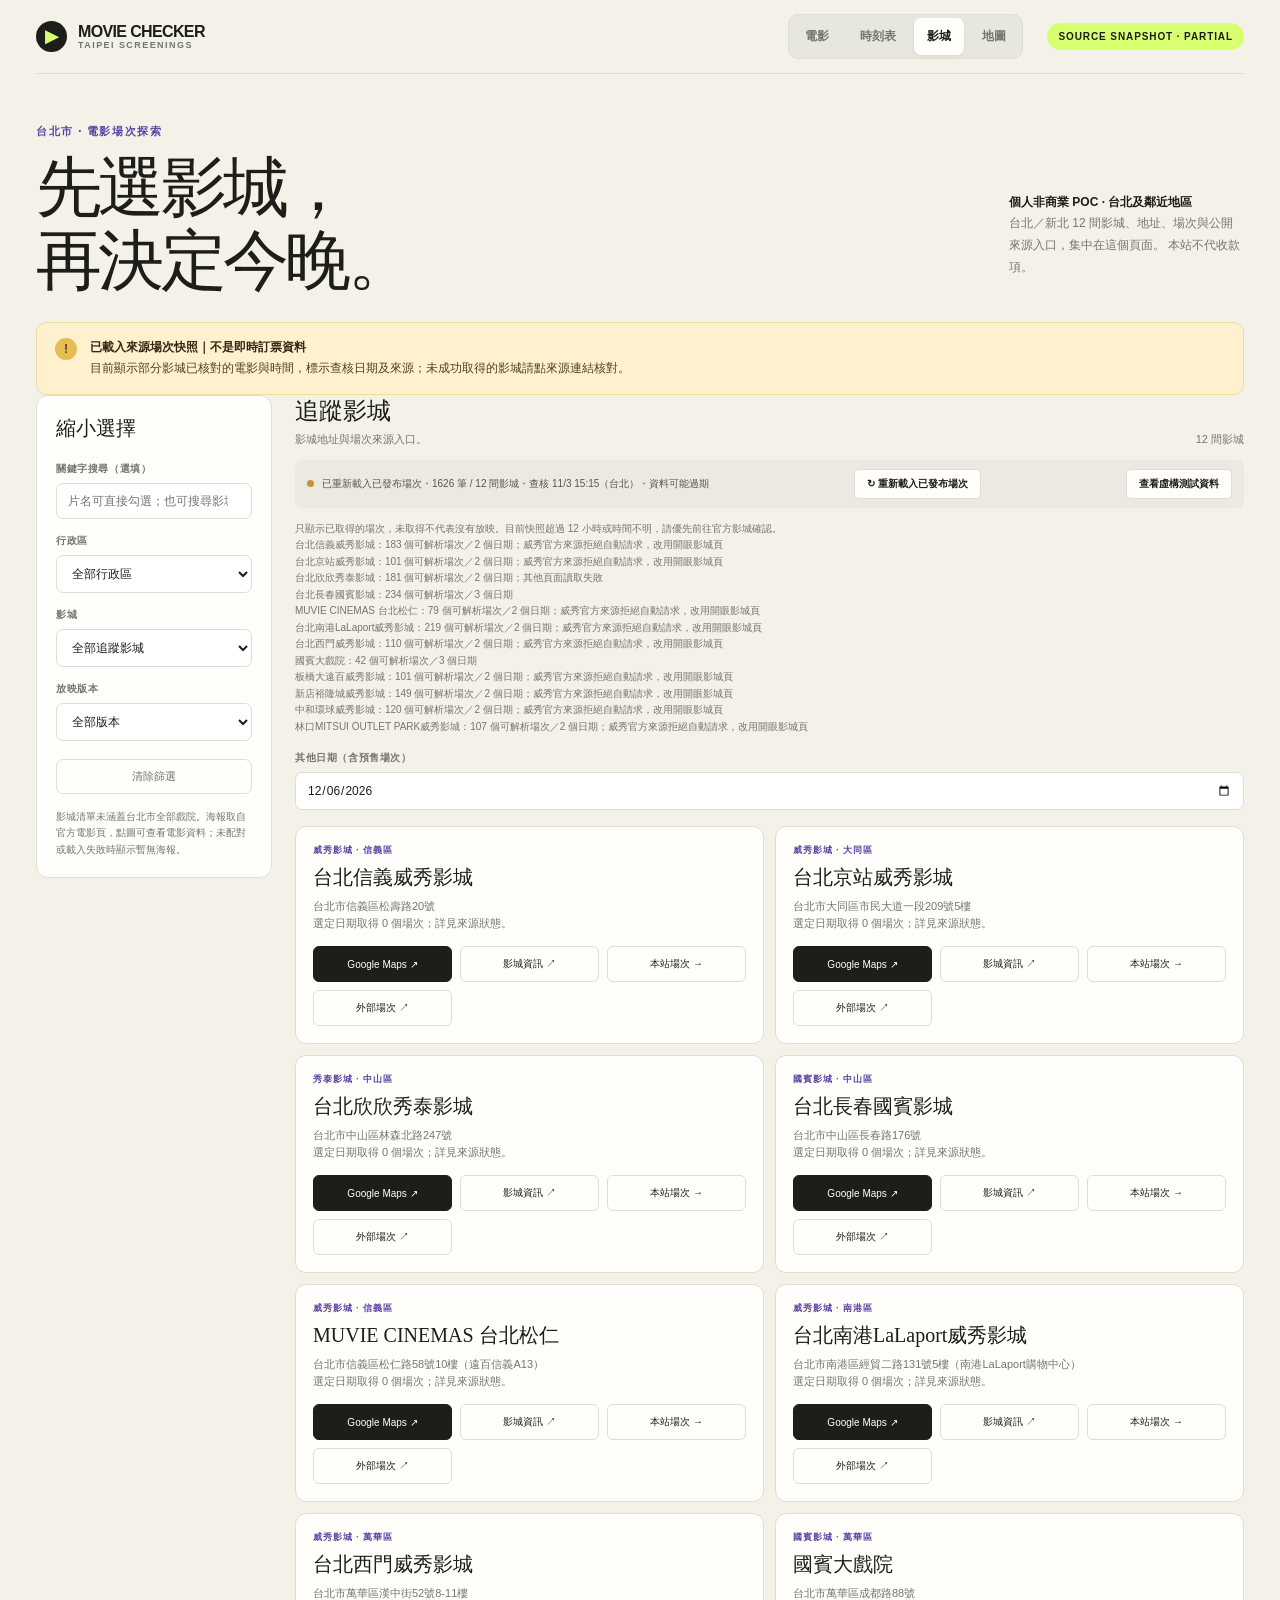
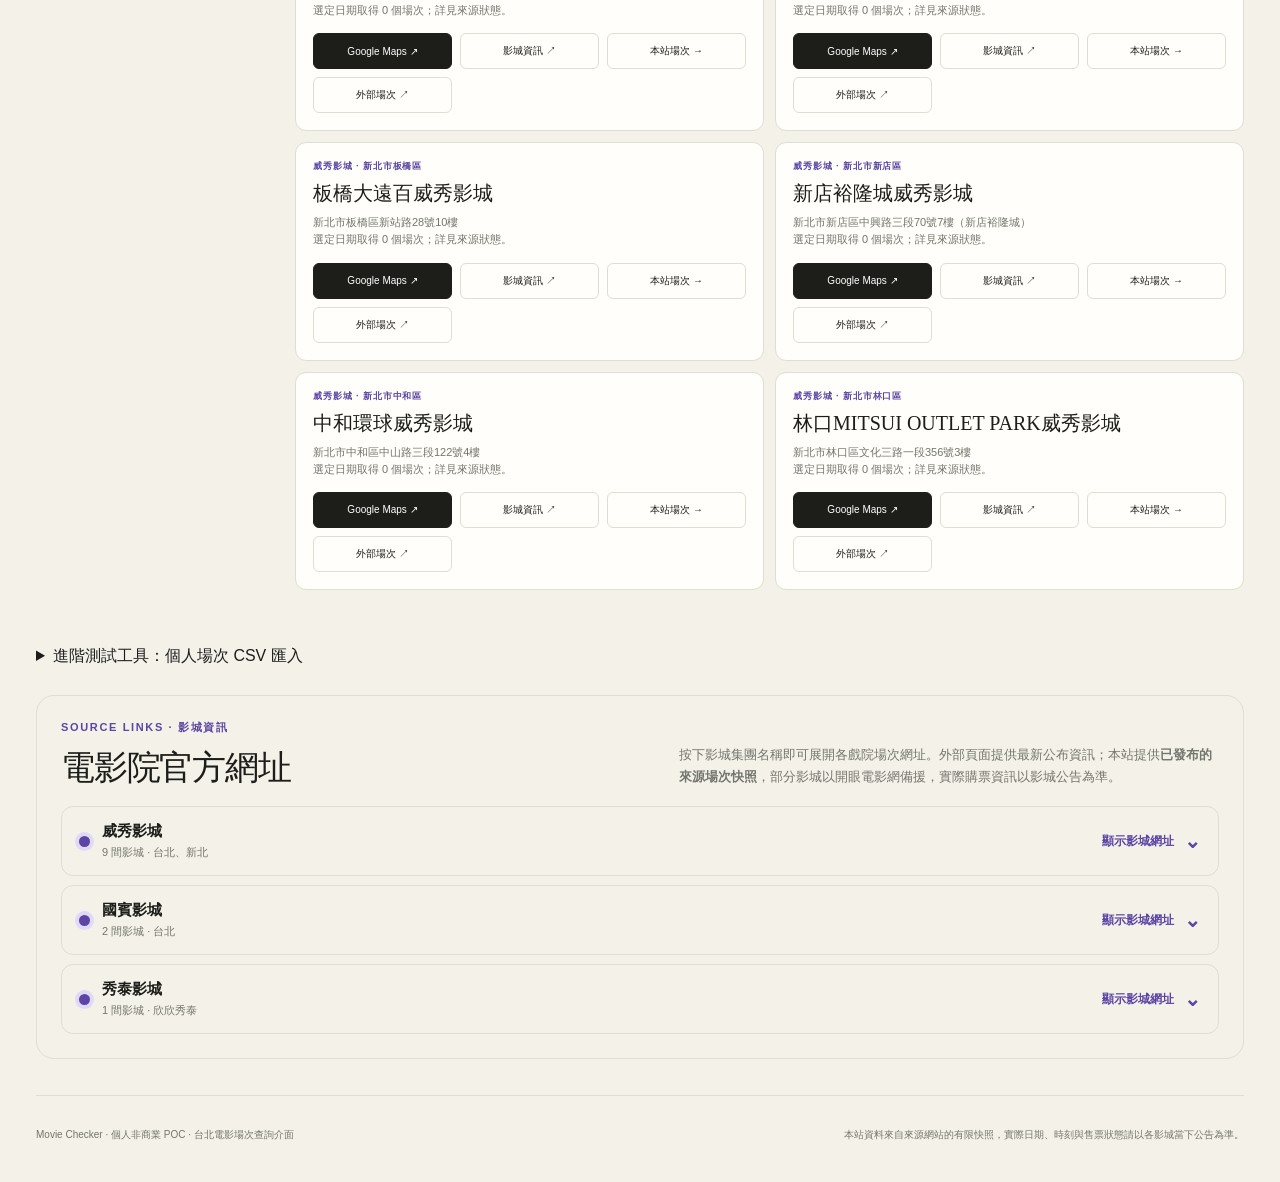
==== cinemas.html @ eed568d9 "Create dedicated cinemas page sharing live showtimes, cinema data and site navigation" ====
<!DOCTYPE html><html lang="zh-Hant"><head>
  <meta charset="utf-8">
  <meta name="viewport" content="width=device-width, initial-scale=1">
  <meta name="theme-color" content="#f4f1e9">
  <title>影城列表｜Movie Checker 台北電影場次</title>
  
<link rel="stylesheet" href="./app.css">
<link rel="stylesheet" href="./movie-pages.css">
<script defer src="./demo-catalog.js"></script>
<script defer src="./app-core.js"></script>
<script defer src="./movie-pages.js"></script>
<meta name="movie-checker-hosting" content="snapshot"></head>
<body class="page-cinemas" data-page="cinemas">
  <div class="shell">
    <header class="topbar">
      <a class="brand" href="./index.html" aria-label="Movie Checker 電影首頁">
        <span class="brand-mark" aria-hidden="true">▶</span>
        <span>MOVIE CHECKER<small>TAIPEI SCREENINGS</small></span>
      </a>
      <div class="top-links">
        <nav class="site-nav" aria-label="網站主選單">
          <a href="./index.html" data-nav="movies">電影</a>
          <a href="./showtimes.html" data-nav="showtimes">時刻表</a>
          <a href="./cinemas.html" data-nav="cinemas" aria-current="page">影城</a>
          <a href="./map.html" data-nav="map">地圖</a>
        </nav>
        <span class="demo-label">SOURCE SNAPSHOT · CHECKING</span>
      </div>
    </header>

    <main id="top">
      <section class="hero" aria-labelledby="main-title">
        <div>
          <p class="eyebrow">台北市・電影場次探索</p>
          <h1 id="main-title">先選影城，<br>再決定今晚。</h1>
        </div>
        <p class="hero-note"><strong>個人非商業 POC · 台北及鄰近地區</strong><br>台北／新北 12 間影城、地址、場次與公開來源入口，集中在這個頁面。 本站不代收款項。</p>
      </section>

      <aside class="demo-banner" aria-label="場次資料說明">
        <span class="demo-icon" aria-hidden="true">!</span>
        <div><b>個人非商業 POC｜全部電影與場次皆為虛構</b>這是用於測試搜尋、篩選、排序、影城和地圖功能的模擬資料。並非官方電影放映時間，請勿依此訂票或安排行程。「更新場次」僅重新載入這份測試快照。</div>
      </aside>

      
<div class="page-data-summary-wrap" role="group" aria-label="資料更新狀態"><span id="page-data-summary" role="status" aria-live="polite">載入最新發布場次中…</span><a href="./cinemas.html">查看影城及來源 →</a></div>

<section id="movie-explorer" class="movie-explorer" aria-labelledby="film-explorer-title">
  <div class="film-explorer-head">
    <div><p class="eyebrow">MOVIE FIRST · 先選片，再挑場次</p>
      <h2 id="film-explorer-title">上映電影與線上訂票</h2>
      <p>選擇電影即可進入專屬頁面，比較不同影城的上映日期、時刻與票價參考，並開啟影城官方售票入口。</p>
    </div>
    <span class="film-explorer-kicker">台北／新北 · 12 間影城</span>
  </div>
  <div id="film-tools" class="film-tools">
    <label class="film-search-label" for="film-search">搜尋電影<input id="film-search" type="search" placeholder="輸入電影名稱" autocomplete="off"></label>
    <label class="film-sort-label" for="film-sort">電影排序<select id="film-sort"><option value="popular">最多場次</option><option value="next">最快開演</option><option value="title">電影名稱</option></select></label>
    <span id="film-count" aria-live="polite"></span>
  </div>
  <div id="film-grid" class="film-grid" aria-live="polite"></div>
  <div id="film-detail" class="film-detail hidden" aria-live="polite"></div>
  <p class="film-note">票價顯示公開一般全票參考價（NT$），非單場即時最終報價。特殊影廳、優惠及網路服務費等請以官方結帳頁為準。官方訂票入口可能需要再選一次影城、電影、日期與時間。網站不處理付款。</p>
</section>
<div class="page-jump-grid" aria-label="其他瀏覽方式">
  <a href="./showtimes.html"><strong>依時間找場次 →</strong><span>按日期、時間、版本比較所有影城的未開演場次。</span></a>
  <a href="./cinemas.html"><strong>依影城查看 →</strong><span>瀏覽 12 間影城、各自的官方來源與場次。</span></a>
  <a href="./map.html"><strong>地圖找影城 →</strong><span>依區域找到附近的影城，查看地點與進一步的場次。</span></a>
</div>



 
<div class="demo-section-title"><h2>電影場次查詢</h2><p>先讀取已發布的來源快照；顯示時會標示資料來源、查核狀態及台北時間。場次可能變更，訂票前請前往原站核對。</p></div>

      <section class="toolbar" aria-label="日期與檢視方式">
        <div id="date-strip" class="date-strip" role="group" aria-label="選擇觀影日期"></div>
        <div class="view-switch" role="group" aria-label="選擇檢視方式">
          <button type="button" data-view="screenings" aria-pressed="true">場次</button>
          <button type="button" data-view="cinemas" aria-pressed="false">影城</button>
          <button type="button" data-view="map" aria-pressed="false">地圖</button>
        </div>
      </section>

      <div class="layout">
        <aside class="filters" aria-labelledby="filter-title">
          <h2 id="filter-title">縮小選擇</h2>
          <div class="filter-controls">
            <details class="movie-picker" id="movie-picker"><summary>選擇電影（可多選）<span id="movie-selection-status">全部電影／版本</span></summary><div class="movie-picker-body"><button class="movie-clear" id="movie-clear" type="button">取消電影勾選</button><p class="movie-picker-note">列出已取得資料中所有日期、影城與版本的電影。勾選後跨日期顯示該電影的未開演場次；取消勾選後恢復按日期查看。下列數量為符合其他篩選的跨日期場次數。</p><div class="movie-options" id="movie-options" role="group" aria-label="選擇電影與版本"></div></div></details>
            <label class="field query-field"><span>關鍵字搜尋（選填）</span><input id="query" type="search" placeholder="片名可直接勾選；也可搜尋影城或地址" autocomplete="off"></label>
            <label class="field"><span>行政區</span><select id="district"><option value="">全部行政區</option></select></label>
            <label class="field"><span>影城</span><select id="cinema"><option value="">全部追蹤影城</option></select></label>
            <label class="field"><span>放映版本</span><select id="format"><option value="">全部版本</option></select></label>
          </div>
          <button id="clear" class="clear-button" type="button">清除篩選</button>
          <p class="filter-foot">影城清單未涵蓋台北市全部戲院。海報取自官方電影頁，點圖可查看電影資料；未配對或載入失敗時顯示暫無海報。</p>
        </aside>

        <section class="results" aria-labelledby="results-title">
          <div class="results-head">
            <div><h2 id="results-title">今日場次</h2><p id="selected-date"></p></div>
            <div class="results-controls"><label class="sort-control" id="sort-control">排序<select id="sort-order" aria-describedby="sort-note"><option value="time">時間（最近開演）</option><option value="movie">電影（各版本分開）</option><option value="version">版本（各電影分開）</option></select></label><span id="result-count" class="result-count" aria-live="polite"></span></div>
          </div>
          <p class="sort-note" id="sort-note">同義版本合併選擇與計數，例如「數位(英)」與「數位‧英文版」統一為「數位（英語）」。不同語言、3D、特殊影廳及活動場保留區分；各場次仍顯示官方原始版本。</p>
          <div class="status-line"><span class="status-dot" aria-hidden="true"></span><span id="sync-time" role="status" aria-live="polite">讀取已發布的來源快照…</span><button type="button" class="refresh-button" id="refresh-catalog" aria-describedby="refresh-note">↻ 重新載入已發布場次</button><button type="button" class="refresh-button" id="toggle-demo-preview" aria-pressed="false">查看虛構測試資料</button></div>
          <div class="refresh-help hidden" id="refresh-help"><p>無法讀取已發布的場次快照。請確認網路後再試；目前顯示的資料會保留。</p></div>
          <p class="sr-only" id="refresh-note">重新載入 GitHub Pages 已發布的來源快照，保留目前篩選；資料由站點排程更新，不會從瀏覽器直接抓取影城。</p>
          <div id="source-health" class="filter-foot" style="white-space:pre-line;margin:0 0 16px"></div><label class="field" id="extra-date-field" style="margin:0 0 16px"><span id="date-scope-note">其他日期（含預售場次）</span><input id="date-picker" type="date"></label><div id="screening-view" class="screening-list"></div>
          <div id="cinema-view" class="venue-list hidden"></div>
          <div id="map-layout" class="map-layout hidden">
            <div class="map-destination"><span class="venue-kicker">GOOGLE MAPS · 地點導覽</span><h3 id="map-selected-name"></h3><p id="map-selected-address"></p><iframe id="theatre-map" class="theatre-map" title="Google Maps 影城位置" loading="lazy" referrerpolicy="strict-origin-when-cross-origin" allowfullscreen=""></iframe><span class="map-hint">可直接在此拖曳、縮放與查看位置；選擇其他影城會切換地圖。地圖由 Google 提供。</span><a id="map-launch" class="map-open" target="_blank" rel="noopener noreferrer">地圖無法載入？在 Google Maps 查看 ↗</a><a id="map-showtimes" class="map-route-link" href="./showtimes.html">查看這間影城場次 →</a></div>
            <div class="map-venues"><h3>選擇影城</h3><div id="map-place-list"></div></div>
          </div>
          <p id="empty-state" class="empty hidden">目前沒有符合條件的未開演場次。請調整日期或篩選，並查看來源狀態；未取得資料不代表沒有放映。</p>
        </section>
      </div>
      <details class="advanced-import"><summary>進階測試工具：個人場次 CSV 匯入</summary><section id="personal-import" aria-labelledby="personal-import-title" style="border:1px solid var(--line);background:var(--card);border-radius:16px;padding:18px 22px;margin:22px 0;">
  <h2 id="personal-import-title" style="margin:0 0 8px;font-size:20px;">個人場次 CSV 匯入（僅限此瀏覽器）</h2>
  <p style="margin:0 0 12px;">可匯入自己有權使用的場次做介面測試。檔案<strong>不會上傳到 GitHub 或本站伺服器</strong>，也不會自動向影城查詢。請以官方影城資訊核對；重新整理頁面會恢復原本的虛構測試資料。</p>
  <div style="display:flex;align-items:center;gap:10px;flex-wrap:wrap;">
    <input id="personal-showtimes-file" type="file" accept=".csv,text/csv" aria-describedby="personal-import-help" style="max-width:100%;font:inherit;">
    <button id="personal-import-template" type="button" class="refresh-button">下載 CSV 範本</button>
    <button id="personal-import-reset" type="button" class="refresh-button" disabled>恢復已發布場次</button>
  </div>
  <details style="margin-top:12px;">
    <summary style="cursor:pointer;font-weight:700;">直接貼上 CSV 文字（不需選擇檔案）</summary>
    <label for="personal-showtimes-paste" style="display:block;margin:10px 0 6px;">貼上已確認有權使用的電影場次資料：</label>
    <textarea id="personal-showtimes-paste" rows="5" aria-describedby="personal-import-help" placeholder="cinemaId,title,date,time,format" style="width:100%;max-width:100%;padding:10px;border:1px solid var(--line);border-radius:7px;font:inherit;font-size:13px;"></textarea>
    <button id="personal-import-paste-button" type="button" class="refresh-button" style="margin:8px 0 0;">預覽貼上的場次</button>
  </details>
  <p id="personal-import-help" style="margin:10px 0 0;font-size:13px;">CSV 欄位：cinemaId,title,date,time,format（台北時間）。支援本站追蹤的 12 間影城、最多 2,000 筆，來源連結使用網站現有的官方場次入口。</p>
  <p id="personal-import-status" role="status" aria-live="polite" style="margin:8px 0 0;font-weight:600;"></p>
</section></details>
      <section class="live-source-section" id="live-showtimes" aria-labelledby="live-showtimes-title">
 <div class="live-source-heading"><div><p class="eyebrow">SOURCE LINKS · 影城資訊</p><h2 id="live-showtimes-title">電影院官方網址</h2></div>
 <p>按下影城集團名稱即可展開各戲院場次網址。外部頁面提供最新公布資訊；本站提供<strong>已發布的來源場次快照</strong>，部分影城以開眼電影網備援，實際購票資訊以影城公告為準。</p></div>
 <div class="cinema-source-accordion" aria-label="依影城集團展開網址"><details class="cinema-source-group">
 <summary><span class="cinema-source-summary-main"><span class="cinema-source-dot" aria-hidden="true"></span><span class="cinema-source-summary-text"><strong>威秀影城</strong><small>9 間影城 · 台北、新北</small></span></span><span class="cinema-source-action"><span class="cinema-source-action-label">顯示影城網址</span><span class="cinema-source-chevron" aria-hidden="true">⌄</span></span></summary>
 <div class="live-cinema-grid"><article class="live-cinema-card"><span class="live-cinema-meta">信義區</span><h4>台北信義威秀影城</h4><p>台北市信義區松壽路20號</p><a href="https://www.vscinemas.com.tw/theater/detail.aspx?id=1" target="_blank" rel="noopener noreferrer" aria-label="開啟台北信義威秀影城的威秀官方影城頁">威秀官方影城頁 ↗</a></article>
<article class="live-cinema-card"><span class="live-cinema-meta">大同區</span><h4>台北京站威秀影城</h4><p>台北市大同區市民大道一段209號5樓</p><a href="https://www.vscinemas.com.tw/theater/detail.aspx?id=2" target="_blank" rel="noopener noreferrer" aria-label="開啟台北京站威秀影城的威秀官方影城頁">威秀官方影城頁 ↗</a></article>
<article class="live-cinema-card"><span class="live-cinema-meta">信義區</span><h4>MUVIE CINEMAS 台北松仁</h4><p>台北市信義區松仁路58號10樓（遠百信義A13）</p><a href="https://www.vscinemas.com.tw/theater/detail2.aspx?id=23" target="_blank" rel="noopener noreferrer" aria-label="開啟MUVIE CINEMAS 台北松仁的威秀官方影城頁">威秀官方影城頁 ↗</a></article>
<article class="live-cinema-card"><span class="live-cinema-meta">南港區</span><h4>台北南港LaLaport威秀影城</h4><p>台北市南港區經貿二路131號5樓（南港LaLaport購物中心）</p><a href="https://www.vscinemas.com.tw/theater/detail.aspx?id=34" target="_blank" rel="noopener noreferrer" aria-label="開啟台北南港LaLaport威秀影城的威秀官方影城頁">威秀官方影城頁 ↗</a></article>
<article class="live-cinema-card"><span class="live-cinema-meta">萬華區</span><h4>台北西門威秀影城</h4><p>台北市萬華區漢中街52號8-11樓</p><a href="https://www.vscinemas.com.tw/theater/detail.aspx?id=31" target="_blank" rel="noopener noreferrer" aria-label="開啟台北西門威秀影城的威秀官方影城頁">威秀官方影城頁 ↗</a></article>
<article class="live-cinema-card"><span class="live-cinema-meta">新北市板橋區</span><h4>板橋大遠百威秀影城</h4><p>新北市板橋區新站路28號10樓</p><a href="https://www.vscinemas.com.tw/theater/detail.aspx?id=4" target="_blank" rel="noopener noreferrer" aria-label="開啟板橋大遠百威秀影城的威秀官方影城頁">威秀官方影城頁 ↗</a></article>
<article class="live-cinema-card"><span class="live-cinema-meta">新北市新店區</span><h4>新店裕隆城威秀影城</h4><p>新北市新店區中興路三段70號7樓（新店裕隆城）</p><a href="https://www.vscinemas.com.tw/theater/detail.aspx?id=28" target="_blank" rel="noopener noreferrer" aria-label="開啟新店裕隆城威秀影城的威秀官方影城頁">威秀官方影城頁 ↗</a></article>
<article class="live-cinema-card"><span class="live-cinema-meta">新北市中和區</span><h4>中和環球威秀影城</h4><p>新北市中和區中山路三段122號4樓</p><a href="https://www.vscinemas.com.tw/theater/detail.aspx?id=25" target="_blank" rel="noopener noreferrer" aria-label="開啟中和環球威秀影城的威秀官方影城頁">威秀官方影城頁 ↗</a></article>
<article class="live-cinema-card"><span class="live-cinema-meta">新北市林口區</span><h4>林口MITSUI OUTLET PARK威秀影城</h4><p>新北市林口區文化三路一段356號3樓</p><a href="https://www.vscinemas.com.tw/theater/detail.aspx?id=5" target="_blank" rel="noopener noreferrer" aria-label="開啟林口MITSUI OUTLET PARK威秀影城的威秀官方影城頁">威秀官方影城頁 ↗</a></article></div>
 </details>
<details class="cinema-source-group">
 <summary><span class="cinema-source-summary-main"><span class="cinema-source-dot" aria-hidden="true"></span><span class="cinema-source-summary-text"><strong>國賓影城</strong><small>2 間影城 · 台北</small></span></span><span class="cinema-source-action"><span class="cinema-source-action-label">顯示影城網址</span><span class="cinema-source-chevron" aria-hidden="true">⌄</span></span></summary>
 <div class="live-cinema-grid"><article class="live-cinema-card"><span class="live-cinema-meta">中山區</span><h4>台北長春國賓影城</h4><p>台北市中山區長春路176號</p><a href="https://www.ambassador.com.tw/home/Showtime?ID=453b2966-f7c2-44a9-b2eb-687493855d0e" target="_blank" rel="noopener noreferrer" aria-label="開啟台北長春國賓影城的國賓官方場次頁">國賓官方場次頁 ↗</a></article>
<article class="live-cinema-card"><span class="live-cinema-meta">萬華區</span><h4>國賓大戲院</h4><p>台北市萬華區成都路88號</p><a href="https://www.ambassador.com.tw/home/Showtime?ID=84b87b82-b936-4a39-b91f-e88328d33b4e" target="_blank" rel="noopener noreferrer" aria-label="開啟國賓大戲院的國賓官方場次頁">國賓官方場次頁 ↗</a></article></div>
 </details>
<details class="cinema-source-group">
 <summary><span class="cinema-source-summary-main"><span class="cinema-source-dot" aria-hidden="true"></span><span class="cinema-source-summary-text"><strong>秀泰影城</strong><small>1 間影城 · 欣欣秀泰</small></span></span><span class="cinema-source-action"><span class="cinema-source-action-label">顯示影城網址</span><span class="cinema-source-chevron" aria-hidden="true">⌄</span></span></summary>
 <div class="live-cinema-grid"><article class="live-cinema-card"><span class="live-cinema-meta">中山區</span><h4>台北欣欣秀泰影城</h4><p>台北市中山區林森北路247號</p><a href="https://www.atmovies.com.tw/showtime/t02d03/a02/" target="_blank" rel="noopener noreferrer" aria-label="開啟台北欣欣秀泰影城的開眼電影網場次頁">開眼電影網場次頁 ↗</a></article></div>
 </details></div>
 </section>
    </main>

    <footer>
      <p>Movie Checker · 個人非商業 POC · 台北電影場次查詢介面</p>
      <p>本站為個人非商業 POC。已載入來源快照時，場次仍可能更新或取消；請至原始影城場次頁核對。虛構測試資料另行標示。</p>
    </footer>
  </div>

  
  


</body></html>
---- app.css ----
:root {
      color-scheme: light;
      --paper: #f4f1e9;
      --card: #fffefa;
      --ink: #1d1e1a;
      --muted: #74766d;
      --line: #deded4;
      --acid: #d8ff70;
      --purple: #5c45a4;
      --warning: #fff1cd;
      --serif: Georgia, "Noto Serif TC", "Songti TC", serif;
      font-family: "Aptos", "Noto Sans TC", "PingFang TC", "Microsoft JhengHei", sans-serif;
    }
    * { box-sizing: border-box; }
    body { margin: 0; color: var(--ink); background: var(--paper); }
    a { color: inherit; }
    button, input, select { font: inherit; }
    button, select, a { -webkit-tap-highlight-color: transparent; }
    :focus-visible { outline: 3px solid var(--purple); outline-offset: 3px; }
    .shell { max-width: 1320px; margin: 0 auto; padding: 0 36px; }
    .topbar { height: 74px; display: flex; align-items: center; justify-content: space-between; border-bottom: 1px solid var(--line); }
    .brand { display: inline-flex; align-items: center; gap: 11px; text-decoration: none; font-weight: 800; letter-spacing: -.04em; }
    .brand-mark { display: grid; place-items: center; width: 31px; height: 31px; background: var(--ink); color: var(--acid); border-radius: 50%; font-size: 17px; }
    .brand small { display: block; color: var(--muted); font-size: 9px; letter-spacing: .16em; line-height: 1.1; }
    .top-links { display: flex; align-items: center; gap: 24px; font-size: 12px; }
    .top-links a { text-decoration-thickness: 1px; text-underline-offset: 4px; }
    .demo-label { background: var(--acid); padding: 8px 11px; border-radius: 99px; font-size: 10px; font-weight: 800; letter-spacing: .09em; }
    .hero { display: grid; grid-template-columns: 1fr auto; gap: 24px; align-items: end; padding: 50px 0 25px; }
    .eyebrow { margin: 0 0 13px; color: var(--purple); font-size: 11px; font-weight: 800; letter-spacing: .15em; text-transform: uppercase; }
    h1 { max-width: 720px; margin: 0; font: 500 clamp(36px, 5.5vw, 66px)/1.1 var(--serif); letter-spacing: -.055em; }
    .hero-note { max-width: 235px; padding-bottom: 7px; color: var(--muted); font-size: 12px; line-height: 1.8; }
    .hero-note strong { color: var(--ink); }
    .demo-banner { display: flex; align-items: flex-start; gap: 13px; padding: 15px 18px; background: var(--warning); border: 1px solid #efdba7; border-radius: 10px; color: #4e4224; font-size: 12px; line-height: 1.6; }
    .demo-banner b { display: block; margin-bottom: 2px; color: #302812; }
    .demo-icon { flex: 0 0 22px; display: grid; place-items: center; width: 22px; height: 22px; background: #e6bc54; border-radius: 50%; font-weight: 900; }
    .toolbar { display: flex; justify-content: space-between; align-items: center; gap: 20px; margin: 25px 0 18px; }
    .date-strip { display: flex; gap: 8px; overflow-x: auto; padding: 3px 3px 5px; scrollbar-width: thin; }
    .date-button { min-width: 94px; padding: 10px 13px; border: 1px solid var(--line); border-radius: 9px; background: transparent; color: var(--muted); text-align: left; cursor: pointer; }
    .date-button span { display: block; font-size: 10px; }
    .date-button strong { display: block; margin-top: 3px; color: var(--ink); font-size: 14px; }
    .date-button:disabled, input[type="date"]:disabled { opacity: .5; cursor: not-allowed; }
    .screening-date { color: var(--muted); font-size: 11px; white-space: nowrap; }
    .date-button[aria-pressed="true"] { border-color: var(--ink); background: var(--ink); color: #b8bdad; }
    .date-button[aria-pressed="true"] strong { color: var(--acid); }
    .view-switch { display: flex; padding: 4px; border: 1px solid var(--line); border-radius: 10px; background: #ebe9e1; }
    .view-switch button { padding: 8px 12px; border: 0; border-radius: 7px; background: transparent; color: var(--muted); font-size: 11px; cursor: pointer; }
    .view-switch button[aria-pressed="true"] { background: var(--card); color: var(--ink); box-shadow: 0 1px 3px #15151120; }
    .layout { display: grid; grid-template-columns: 236px minmax(0, 1fr); gap: 23px; align-items: start; padding-bottom: 56px; }
    .filters { position: sticky; top: 15px; padding: 19px; border: 1px solid var(--line); border-radius: 12px; background: var(--card); }
    .filters h2 { margin: 0 0 20px; font: 500 20px var(--serif); }
    .field { display: block; margin-top: 15px; }
    .field span { display: block; margin-bottom: 7px; color: var(--muted); font-size: 10px; font-weight: 700; letter-spacing: .06em; }
    .field input, .field select { width: 100%; padding: 10px 11px; border: 1px solid var(--line); border-radius: 7px; background: #fff; color: var(--ink); font-size: 12px; }
    .clear-button { width: 100%; margin-top: 18px; padding: 9px; border: 1px solid var(--line); border-radius: 7px; background: transparent; color: var(--muted); font-size: 11px; cursor: pointer; }
    .filter-foot { margin: 15px 0 0; color: var(--muted); font-size: 10px; line-height: 1.65; }
    .results-head { display: flex; justify-content: space-between; align-items: end; gap: 16px; margin: 0 0 13px; }
    .results-head h2 { margin: 0; font: 500 24px var(--serif); }
    .results-head p { margin: 5px 0 0; color: var(--muted); font-size: 11px; }
    .result-count { color: var(--muted); font-size: 11px; white-space: nowrap; }
    .movie-picker, .query-field { grid-column: 1 / -1; }
    .movie-picker { min-width: 0; margin-bottom: 16px; border: 1px solid var(--line); border-radius: 7px; background: var(--card); }
    .movie-picker summary { padding: 12px; color: var(--ink); font-size: 12px; font-weight: 700; cursor: pointer; }
    .movie-picker summary span { display: block; margin-top: 5px; color: var(--muted); font-size: 11px; font-weight: 400; }
    .movie-picker-body { padding: 0 10px 10px; }
    .movie-clear { min-height: 32px; padding: 5px 8px; border: 1px solid var(--line); border-radius: 5px; background: var(--card); color: var(--ink); font: inherit; font-size: 11px; cursor: pointer; }
    .movie-picker-note { margin: 8px 0; color: var(--muted); font-size: 11px; line-height: 1.6; }
    .movie-options { max-height: 280px; overflow-y: auto; overscroll-behavior: contain; }
    .movie-choice { display: flex; gap: 9px; align-items: flex-start; padding: 9px 4px; border-top: 1px solid var(--line); cursor: pointer; }
    .movie-choice input { flex: 0 0 auto; width: 17px; height: 17px; margin: 2px 0 0; accent-color: var(--purple); }
    .movie-choice span { min-width: 0; }
    .movie-choice strong { display: block; color: var(--ink); font-size: 12px; font-weight: 600; line-height: 1.5; overflow-wrap: anywhere; }
    .movie-choice small { display: block; margin-top: 3px; color: var(--muted); font-size: 10px; line-height: 1.5; }
    .results-head { flex-wrap: wrap; gap: 12px; }
    .results-controls { display: flex; flex-wrap: wrap; align-items: center; justify-content: flex-end; gap: 10px; }
    .sort-control { display: flex; align-items: center; gap: 8px; color: var(--muted); font-size: 12px; }
    .sort-control select { min-height: 38px; max-width: 100%; padding: 6px 9px; border: 1px solid var(--line); border-radius: 6px; background: var(--card); color: var(--ink); font: inherit; }
    .sort-note { margin: 0 0 14px; color: var(--muted); font-size: 11px; line-height: 1.6; }
    .movie-group-heading { display: flex; flex-wrap: wrap; align-items: center; justify-content: space-between; gap: 8px; margin-top: 12px; padding: 12px 0 8px; border-bottom: 1px solid var(--line); }
    .movie-group-heading h3 { display: flex; flex-wrap: wrap; align-items: center; gap: 8px; min-width: 0; overflow-wrap: anywhere; margin: 0; font: 500 18px/1.4 var(--serif); }
    .movie-group-heading > span { color: var(--muted); font-size: 11px; }
    .status-line { display: flex; align-items: center; gap: 8px; margin: 0 0 13px; padding: 9px 12px; border-radius: 7px; background: #ebe9e1; color: #55574e; font-size: 10px; }
    .status-line { flex-wrap: wrap; }
    .refresh-button { margin-left: auto; padding: 7px 12px; border: 1px solid var(--line); border-radius: 5px; background: var(--card); color: var(--ink); cursor: pointer; font: inherit; font-weight: 700; }
    .refresh-button:disabled { cursor: wait; opacity: .6; }
    .refresh-help { margin: 0 0 14px; padding: 12px; border: 1px solid var(--line); border-radius: 7px; background: var(--card); font-size: 12px; line-height: 1.7; }
    .refresh-help p { margin: 0; }
    .refresh-help a { color: var(--ink); }
    .status-dot { width: 7px; height: 7px; border-radius: 50%; background: #c89237; }
    .screening-list { display: grid; gap: 10px; }
    .screening-card { display: grid; grid-template-columns: 104px minmax(0, 1fr) auto; align-items: center; gap: 16px; padding: 14px; border: 1px solid var(--line); border-radius: 11px; background: var(--card); }
    .poster { position: relative; display: block; overflow: hidden; width: 104px; height: 156px; border-radius: 5px; background: #323a39; color: #fff; text-decoration: none; }
    .poster-fallback { display: flex; flex-direction: column; justify-content: space-between; height: 100%; padding: 9px; }
    .poster-photo .poster-fallback { position: absolute; inset: 0; }
    .poster img { position: relative; display: block; width: 100%; height: 100%; object-fit: contain; background: #262a29; }
    .poster.alt { background: linear-gradient(145deg, #162832, #226d72 62%, #b4b578); }
    .poster.alt2 { background: linear-gradient(145deg, #393224, #a65b32 60%, #e2bc76); }
    .poster small { font-size: 7px; letter-spacing: .11em; }
    .poster b { font: 500 13px/1.25 var(--serif); }
    .movie-title { margin: 0 0 5px; font: 500 19px var(--serif); }
    .movie-meta { display: flex; flex-wrap: wrap; gap: 6px; color: var(--muted); font-size: 10px; }
    .tag { padding: 3px 6px; border-radius: 4px; background: #eeede6; }
    .cinema-row { display: flex; align-items: center; gap: 6px; margin-top: 10px; color: #4e5048; font-size: 11px; font-weight: 700; }
    .pin { color: var(--purple); font-size: 13px; }
    .address { margin: 4px 0 0 18px; color: var(--muted); font-size: 10px; }
    .screening-actions { display: flex; flex-direction: column; align-items: flex-end; gap: 9px; min-width: 115px; }
    .time { font-size: 23px; font-weight: 750; letter-spacing: -.06em; font-variant-numeric: tabular-nums; }
    .action-link { display: inline-flex; width: 100%; min-height: 36px; box-sizing: border-box; justify-content: center; align-items: center; gap: 5px; padding: 8px 10px; border-radius: 6px; background: var(--acid); color: var(--ink); font-size: 10px; font-weight: 800; text-decoration: none; }
    .map-quick-link { color: var(--muted); font-size: 10px; text-underline-offset: 3px; }
    .venue-list { display: grid; grid-template-columns: repeat(2, minmax(0, 1fr)); gap: 11px; }
    .venue-card { display: flex; flex-direction: column; padding: 17px; border: 1px solid var(--line); border-radius: 11px; background: var(--card); }
    .venue-kicker { color: var(--purple); font-size: 9px; font-weight: 800; letter-spacing: .1em; }
    .venue-card h3 { margin: 7px 0; font: 500 20px var(--serif); }
    .venue-card p { flex: 1; min-height: 32px; margin: 0 0 14px; color: var(--muted); font-size: 11px; line-height: 1.55; }
    .venue-actions { display: grid; grid-template-columns: repeat(3, minmax(0, 1fr)); gap: 8px; margin-top: auto; }
    .venue-actions a, .venue-actions button { display: inline-flex; width: 100%; min-height: 36px; box-sizing: border-box; align-items: center; justify-content: center; padding: 8px 6px; border: 1px solid var(--line); border-radius: 6px; background: transparent; color: var(--ink); font-size: 10px; text-align: center; text-decoration: none; cursor: pointer; }
    .venue-actions .map-link { border-color: var(--ink); background: var(--ink); color: white; }
    .map-layout { display: grid; grid-template-columns: minmax(0, 1.35fr) minmax(220px, .65fr); min-height: 460px; overflow: hidden; border: 1px solid var(--line); border-radius: 12px; background: var(--card); }
    .map-destination { display: flex; flex-direction: column; align-items: stretch; min-height: 460px; padding: 24px; background: #e8e6dc; }
    .theatre-map { display: block; width: 100%; min-width: 200px; height: 360px; border: 1px solid var(--line); border-radius: 8px; background: var(--card); }
    .map-marker { display: grid; place-items: center; width: 54px; height: 54px; margin-bottom: 22px; border: 1px solid #c4c2b6; border-radius: 50%; background: var(--card); color: var(--purple); font-size: 27px; box-shadow: 0 5px 15px #25251d18; }
    .map-destination h3 { margin: 8px 0; font: 500 clamp(24px, 3vw, 36px)/1.2 var(--serif); }
    .map-destination p { margin: 0 0 18px; color: #55574e; font-size: 12px; }
    .map-destination .map-hint { margin-top: 15px; color: #65675e; font-size: 10px; line-height: 1.6; }
    .map-destination .map-open { display: inline-flex; padding: 10px 14px; border-radius: 6px; background: var(--ink); color: #fff; font-size: 11px; font-weight: 700; text-decoration: none; }
    .map-venues { padding: 16px; }
    .map-venues h3 { margin: 0 0 12px; font: 500 19px var(--serif); }
    .map-place { display: block; width: 100%; padding: 13px 4px; border: 0; border-top: 1px solid var(--line); background: transparent; text-align: left; cursor: pointer; }
    .map-place strong, .map-place span { display: block; }
    .map-place strong { font-size: 11px; }
    .map-place span { margin-top: 4px; color: var(--muted); font-size: 10px; }
    .empty { padding: 46px 18px; border: 1px dashed #c7c7bc; border-radius: 10px; color: var(--muted); text-align: center; font-size: 12px; }
    .hidden { display: none !important; }
    footer { display: flex; justify-content: space-between; gap: 20px; padding: 20px 0 29px; border-top: 1px solid var(--line); color: var(--muted); font-size: 10px; line-height: 1.7; }
    footer a { color: var(--ink); }
    .sr-only { position: absolute; width: 1px; height: 1px; padding: 0; margin: -1px; overflow: hidden; clip: rect(0,0,0,0); white-space: nowrap; border: 0; }
    @media (max-width: 850px) {
      .shell { padding: 0 22px; }
      .layout { grid-template-columns: 205px minmax(0, 1fr); gap: 15px; }
      .filters { padding: 15px; }
      .screening-card { grid-template-columns: 64px minmax(0, 1fr); gap: 12px; }
      .poster { width: 64px; height: 96px; }
      .screening-actions { grid-column: 2; flex-direction: row; justify-content: space-between; align-items: center; min-width: 0; }
      .address { line-height: 1.45; }
    }
    @media (max-width: 620px) {
      .shell { padding: 0 16px; }
      .topbar { height: 62px; }
      .top-links { gap: 12px; }
      .top-links a:first-child { display: none; }
      .hero { display: block; padding: 34px 0 20px; }
      h1 { font-size: clamp(38px, 11vw, 54px); }
      .hero-note { max-width: none; padding: 13px 0 0; }
      .toolbar { display: block; margin-top: 19px; }
      .view-switch { width: max-content; margin-top: 12px; }
      .layout { display: flex; flex-direction: column; }
      .filters { position: static; width: 100%; }
      .filter-controls { display: grid; grid-template-columns: 1fr 1fr; gap: 0 12px; }
      .field:first-child { grid-column: 1 / -1; }
      .clear-button { margin-top: 12px; }
      .results { width: 100%; }
      .screening-actions { display: grid; grid-template-columns: 1fr 1fr; align-items: center; gap: 8px; }
      .screening-actions .time, .screening-actions .screening-date { grid-column: 1 / -1; }
      .venue-list { grid-template-columns: 1fr; }
      .map-layout { display: flex; flex-direction: column; }
      .map-destination { min-height: 310px; padding: 18px; }
      .theatre-map { height: 300px; }
      .map-venues { padding-top: 9px; }
      footer { display: block; }
      footer p { margin: 6px 0; }
    }
  
    .live-source-section { margin: 26px 0 36px; padding: 24px; border: 1px solid var(--line); background: #fffefa; border-radius: 18px; }
    .live-source-heading { display: flex; align-items: end; justify-content: space-between; gap: 24px; margin-bottom: 18px; }
    .live-source-heading h2 { margin: 0; font: 500 clamp(23px,3.4vw,34px)/1.2 var(--serif); letter-spacing: -.035em; }
    .live-source-heading p:last-child { max-width: 540px; margin: 0; font-size: 13px; line-height: 1.7; color: var(--muted); }
    .cinema-source-accordion { display: grid; gap: 9px; }
    .cinema-source-group { border: 1px solid var(--line); border-radius: 12px; background: var(--paper); overflow: hidden; }
    .cinema-source-group > summary { display: flex; align-items: center; justify-content: space-between; gap: 16px; padding: 15px 17px; cursor: pointer; list-style: none; }
    .cinema-source-group > summary::-webkit-details-marker { display: none; }
    .cinema-source-group > summary:hover { background: #edeadd; }
    .cinema-source-group > summary:focus-visible { outline: 3px solid var(--purple); outline-offset: -3px; }
    .cinema-source-summary-main { display: flex; align-items: center; gap: 12px; min-width: 0; }
    .cinema-source-dot { width: 11px; height: 11px; border-radius: 50%; background: var(--purple); flex: none; box-shadow: 0 0 0 4px #e1daf7; }
    .cinema-source-summary-text { display: flex; flex-direction: column; gap: 4px; }
    .cinema-source-summary-text strong { font-size: 15px; }
    .cinema-source-summary-text small { color: var(--muted); font-size: 11px; }
    .cinema-source-action { display: flex; align-items: center; gap: 10px; color: var(--purple); font-weight: 700; font-size: 12px; white-space: nowrap; }
    .cinema-source-chevron { display: inline-block; font-size: 20px; line-height: 1; transition: transform .15s ease; }
    .cinema-source-group[open] .cinema-source-chevron { transform: rotate(180deg); }
    .cinema-source-group[open] { background: #fffefa; }
    .cinema-source-group[open] > summary { border-bottom: 1px solid var(--line); }
    .live-cinema-grid { display: grid; grid-template-columns: repeat(3,minmax(0,1fr)); gap: 10px; padding: 14px; }
    .live-cinema-card { display: flex; flex-direction: column; min-width: 0; padding: 15px; background: var(--paper); border: 1px solid var(--line); border-radius: 10px; }
    .live-cinema-meta { color: var(--purple); font-size: 11px; font-weight: 700; }
    .live-cinema-card h4 { font-size: 15px; margin: 9px 0 7px; line-height: 1.4; }
    .live-cinema-card p { font-size: 12px; line-height: 1.6; color: var(--muted); margin: 0 0 13px; }
    .live-cinema-card a { margin-top: auto; display: inline-flex; width: fit-content; padding: 9px 12px; font-size: 12px; font-weight: 800; background: var(--ink); color: var(--acid); border-radius: 8px; text-decoration: none; }
    .live-cinema-card a:hover { text-decoration: underline; }
    
    @media (max-width: 600px) { .live-source-section { padding: 16px; } .live-cinema-grid { grid-template-columns: 1fr; padding: 10px; } .cinema-source-group > summary { padding: 14px; } .cinema-source-action-label { display: none; } }
    
    .demo-section-title { margin: 35px 0 0; padding-top: 20px; border-top: 1px solid var(--line); }
    .demo-section-title h2 { font: 500 27px/1.2 var(--serif); margin: 0 0 7px; }
    .demo-section-title p { color: var(--muted); font-size: 12px; line-height: 1.6; margin: 0; }
    @media (max-width: 920px) { .live-cinema-grid { grid-template-columns: repeat(2,minmax(0,1fr)); } .live-source-heading { display: block; } .live-source-heading p:last-child { margin-top: 12px; } }
    

  
/* Four-page navigation and purposeful screen layers */
.topbar{height:auto;min-height:74px;gap:15px;flex-wrap:wrap;padding:12px 0;}
.site-nav{display:flex;gap:5px;align-items:center;flex-wrap:wrap;padding:3px;border:1px solid var(--line);border-radius:10px;background:#e8e7df;}
.site-nav a{padding:10px 13px;border-radius:7px;text-decoration:none;color:var(--muted);font-weight:750;font-size:12px;white-space:nowrap;}
.site-nav a:hover{color:var(--ink);background:#f7f7f0;}
.site-nav a[aria-current="page"]{background:var(--card);color:var(--ink);box-shadow:0 1px 3px #00000012;}
.page-data-summary-wrap{display:flex;flex-wrap:wrap;align-items:center;justify-content:space-between;gap:12px;margin:15px 0 5px;padding:11px 14px;border:1px solid var(--line);border-radius:10px;background:var(--card);}
#page-data-summary{font-size:11px;font-weight:650;color:var(--muted);}
.page-data-summary-wrap a{color:var(--purple);font-weight:750;font-size:11px;}
.page-jump-grid{display:grid;grid-template-columns:repeat(3,minmax(0,1fr));gap:12px;margin:17px 0 30px;}
.page-jump-grid a{text-decoration:none;padding:19px;background:var(--card);border:1px solid var(--line);border-radius:11px;display:flex;flex-direction:column;gap:8px;}
.page-jump-grid strong{font:500 19px var(--serif);}
.page-jump-grid span{font-size:11px;color:var(--muted);line-height:1.6;}
.page-jump-grid a:hover{border-color:var(--purple);}
.page-movies .movie-explorer{margin-top:17px;}
.page-movies .live-source-section,.page-movies #personal-import,.page-movies .demo-section-title,.page-movies .toolbar,.page-movies .layout{display:none;}
.page-showtimes .movie-explorer,.page-showtimes .live-source-section{display:none;}
.page-cinemas .movie-explorer,.page-cinemas #personal-import,.page-cinemas .demo-section-title{display:none;}
.page-map .movie-explorer,.page-map #personal-import,.page-map .demo-section-title,.page-map .live-source-section{display:none;}
.page-cinemas .live-source-section{margin-top:28px;}
.page-showtimes .page-jump-grid,.page-cinemas .page-jump-grid,.page-map .page-jump-grid{display:none;}
.page-showtimes .page-data-summary-wrap,.page-cinemas .page-data-summary-wrap,.page-map .page-data-summary-wrap{display:none;}
.page-cinemas .view-switch,.page-map .view-switch,.page-showtimes .view-switch{display:none;}
.page-cinemas .toolbar,.page-map .toolbar{display:none;}
.page-map #extra-date-field,.page-map #source-health{display:none!important;}
.page-cinemas .movie-picker,.page-map .movie-picker{display:none;}
.page-cinemas #sort-control,.page-cinemas #sort-note,.page-map #sort-control,.page-map #sort-note{display:none!important;}
.page-showtimes .movie-title a{text-decoration:none;}.page-showtimes .movie-title a:hover{text-decoration:underline;}
.page-map .map-route-link{display:inline-block;margin-top:10px;padding:10px 12px;border-radius:7px;background:var(--ink);color:var(--acid);font-size:12px;font-weight:750;text-decoration:none;}
.page-cinemas .live-source-section{background:transparent;}
@media(max-width:760px){.topbar{align-items:flex-start;}.topbar .demo-label{display:none}.site-nav{width:100%;justify-content:space-between}.site-nav a{padding:9px;flex:1;text-align:center;font-size:11px}.hero{padding-top:26px}.page-jump-grid{grid-template-columns:1fr;}}
---- movie-pages.css ----
/* Movie Checker: movie-first browsing / shareable detail pages */
.movie-explorer{margin:26px 0 36px;padding:25px;border:1px solid var(--line);border-radius:18px;background:var(--card);scroll-margin-top:14px}
.film-explorer-head{display:flex;justify-content:space-between;align-items:flex-start;gap:22px}
.film-explorer-head h2{margin:0;font:500 clamp(26px,3.3vw,39px)/1.1 var(--serif);letter-spacing:-.04em}
.film-explorer-head p:not(.eyebrow){margin:10px 0 0;max-width:670px;color:var(--muted);font-size:13px;line-height:1.75}
.film-explorer-kicker{white-space:nowrap;border:1px solid var(--line);border-radius:80px;padding:9px 11px;font-size:11px;font-weight:700}
.film-tools{display:flex;flex-wrap:wrap;align-items:flex-end;gap:13px;margin:23px 0 17px}
.film-tools label{color:var(--muted);font-size:11px;font-weight:700}
.film-tools input,.film-tools select,.film-venue-select select{width:100%;display:block;margin-top:6px;border:1px solid var(--line);border-radius:8px;padding:10px 12px;background:#fff;color:var(--ink);font:inherit;font-size:13px}
.film-search-label{flex:1 1 260px}
.film-sort-label{flex:0 1 170px}
#film-count{font-size:11px;color:var(--muted);padding-bottom:10px;margin-left:auto}
.film-grid{display:grid;grid-template-columns:repeat(5,minmax(0,1fr));gap:15px}
.film-tile{border:1px solid var(--line);border-radius:13px;overflow:hidden;background:var(--paper);min-width:0}
.film-tile .poster{width:100%;height:auto;aspect-ratio:2/3;border-radius:0}
.film-tile .poster-fallback{min-height:100%}
.film-tile-info{padding:13px;display:flex;flex-direction:column;gap:8px;min-height:120px}
.film-tile-title{font-size:14px;font-weight:750;line-height:1.5;text-decoration:none;overflow-wrap:anywhere}
.film-tile-title:hover,.film-back:hover{text-decoration:underline}
.film-tile-meta{font-size:11px;color:var(--muted)}
.film-tile-cta{margin-top:auto;color:var(--purple);font-size:11px;font-weight:800;text-decoration:none;line-height:1.5}
.film-detail{padding-top:16px;border-top:1px solid var(--line)}
.film-back{display:inline-block;margin-bottom:17px;color:var(--purple);font-weight:700;font-size:13px;text-decoration:none}
.film-detail-head{display:grid;grid-template-columns:155px minmax(0,1fr);gap:22px;align-items:start;margin-bottom:22px}
.film-detail-head .poster{width:155px;height:233px}
.film-detail-head h3{margin:0 0 12px;font:500 clamp(25px,3.4vw,40px)/1.17 var(--serif);overflow-wrap:anywhere}
.film-detail-head p:not(.eyebrow){font-size:13px;line-height:1.7;color:var(--muted)}
.film-date-tabs{display:flex;gap:8px;flex-wrap:wrap;margin:12px 0 17px}
.film-date-tabs button{background:#fff;border:1px solid var(--line);border-radius:8px;padding:10px 13px;font-size:12px;cursor:pointer;color:var(--ink)}
.film-date-tabs button[aria-pressed="true"]{background:var(--ink);color:var(--acid);border-color:var(--ink)}
.film-detail-filters{display:flex;flex-wrap:wrap;justify-content:space-between;align-items:center;gap:12px;margin:0 0 16px;color:var(--muted);font-size:11px}
.film-venue-select select{min-width:185px}
.film-venue{border:1px solid var(--line);border-radius:13px;padding:16px;background:#fff;margin-bottom:13px}
.film-venue-head{display:flex;flex-wrap:wrap;align-items:flex-start;justify-content:space-between;gap:10px;padding-bottom:11px;border-bottom:1px solid var(--line)}
.film-venue-head h4{font-size:17px;margin:0 0 5px}
.film-venue-head p{font-size:11px;line-height:1.6;color:var(--muted);margin:0}
.film-venue-guide{text-align:right;font-size:11px;line-height:1.7;color:var(--muted)}
.film-venue-guide a{display:block}
.film-session{display:grid;grid-template-columns:minmax(0,1fr) auto;gap:14px;align-items:center;padding:12px 0;border-bottom:1px solid #eeeae0}
.film-session:last-child{border-bottom:0;padding-bottom:1px}
.film-session-info{display:flex;flex-wrap:wrap;gap:7px 10px;align-items:baseline}
.film-session-info strong{font-size:19px;font-variant-numeric:tabular-nums}
.film-session-info span{font-size:12px;color:var(--muted)}
.film-session-info .film-session-price{font-weight:750;color:var(--ink)}
.film-session-actions{display:flex;flex-wrap:wrap;align-items:center;justify-content:flex-end;gap:8px;font-size:11px}
.film-session-actions a{text-decoration:none;border-radius:7px;border:1px solid var(--line);padding:10px 12px;font-weight:700}
.film-session-actions .film-ticket{background:var(--ink);border-color:var(--ink);color:var(--acid)}
.film-empty{margin:0;padding:23px 14px;border:1px dashed var(--line);border-radius:12px;color:var(--muted);font-size:13px;line-height:1.6}
.screening-price{display:block;color:var(--ink);font-size:11px;font-weight:750;text-align:right;max-width:190px;line-height:1.4}
.film-note{margin:19px 0 0;color:var(--muted);font-size:11px;line-height:1.8}
@media(max-width:1080px){.film-grid{grid-template-columns:repeat(4,minmax(0,1fr))}}
@media(max-width:770px){.movie-explorer{padding:16px}.film-grid{grid-template-columns:repeat(3,minmax(0,1fr))}.film-explorer-kicker{display:none}.film-session{grid-template-columns:1fr}.film-session-actions{justify-content:flex-start}.film-venue-guide{text-align:left}}
@media(max-width:530px){.film-grid{grid-template-columns:repeat(2,minmax(0,1fr));gap:11px}.film-tile-info{padding:10px}.film-detail-head{grid-template-columns:96px minmax(0,1fr);gap:12px}.film-detail-head .poster{width:96px;height:144px}.film-detail-head h3{font-size:23px}.film-session-actions a{flex:1;text-align:center}.film-explorer-head{display:block}}
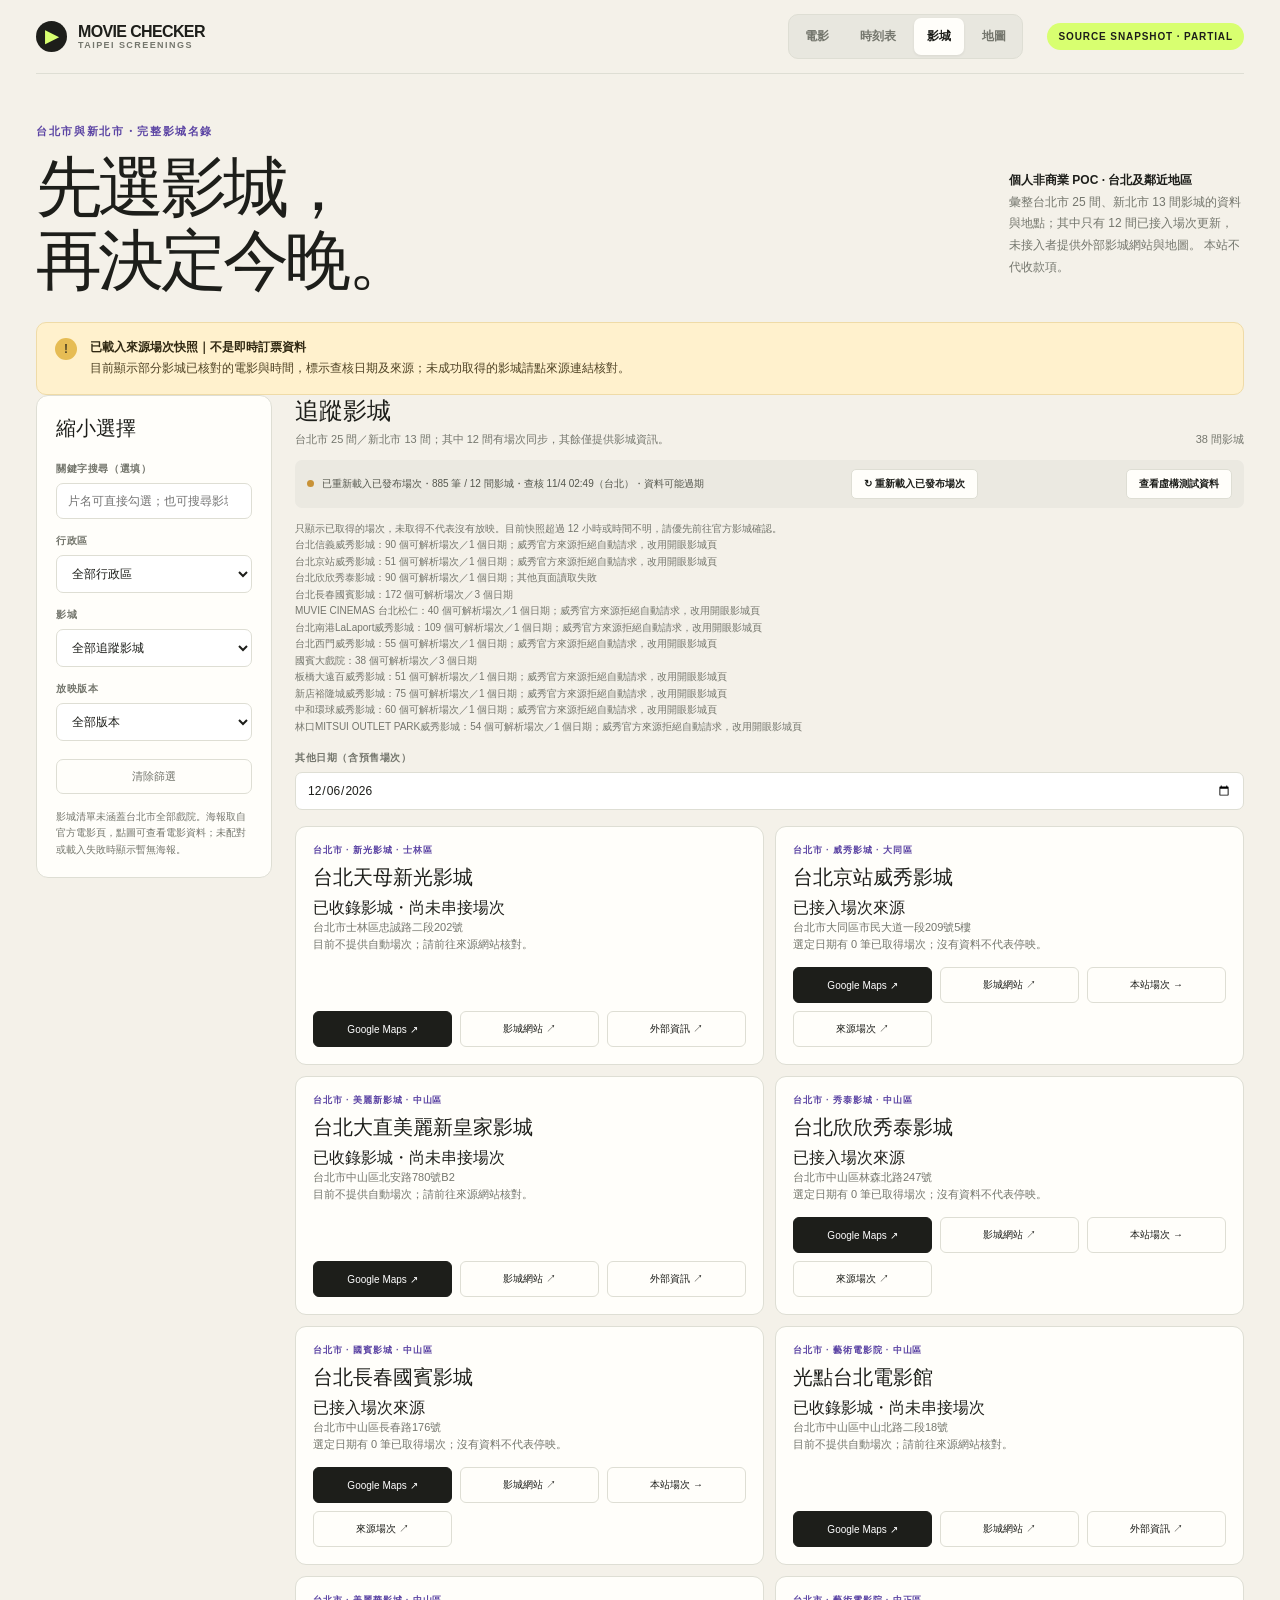
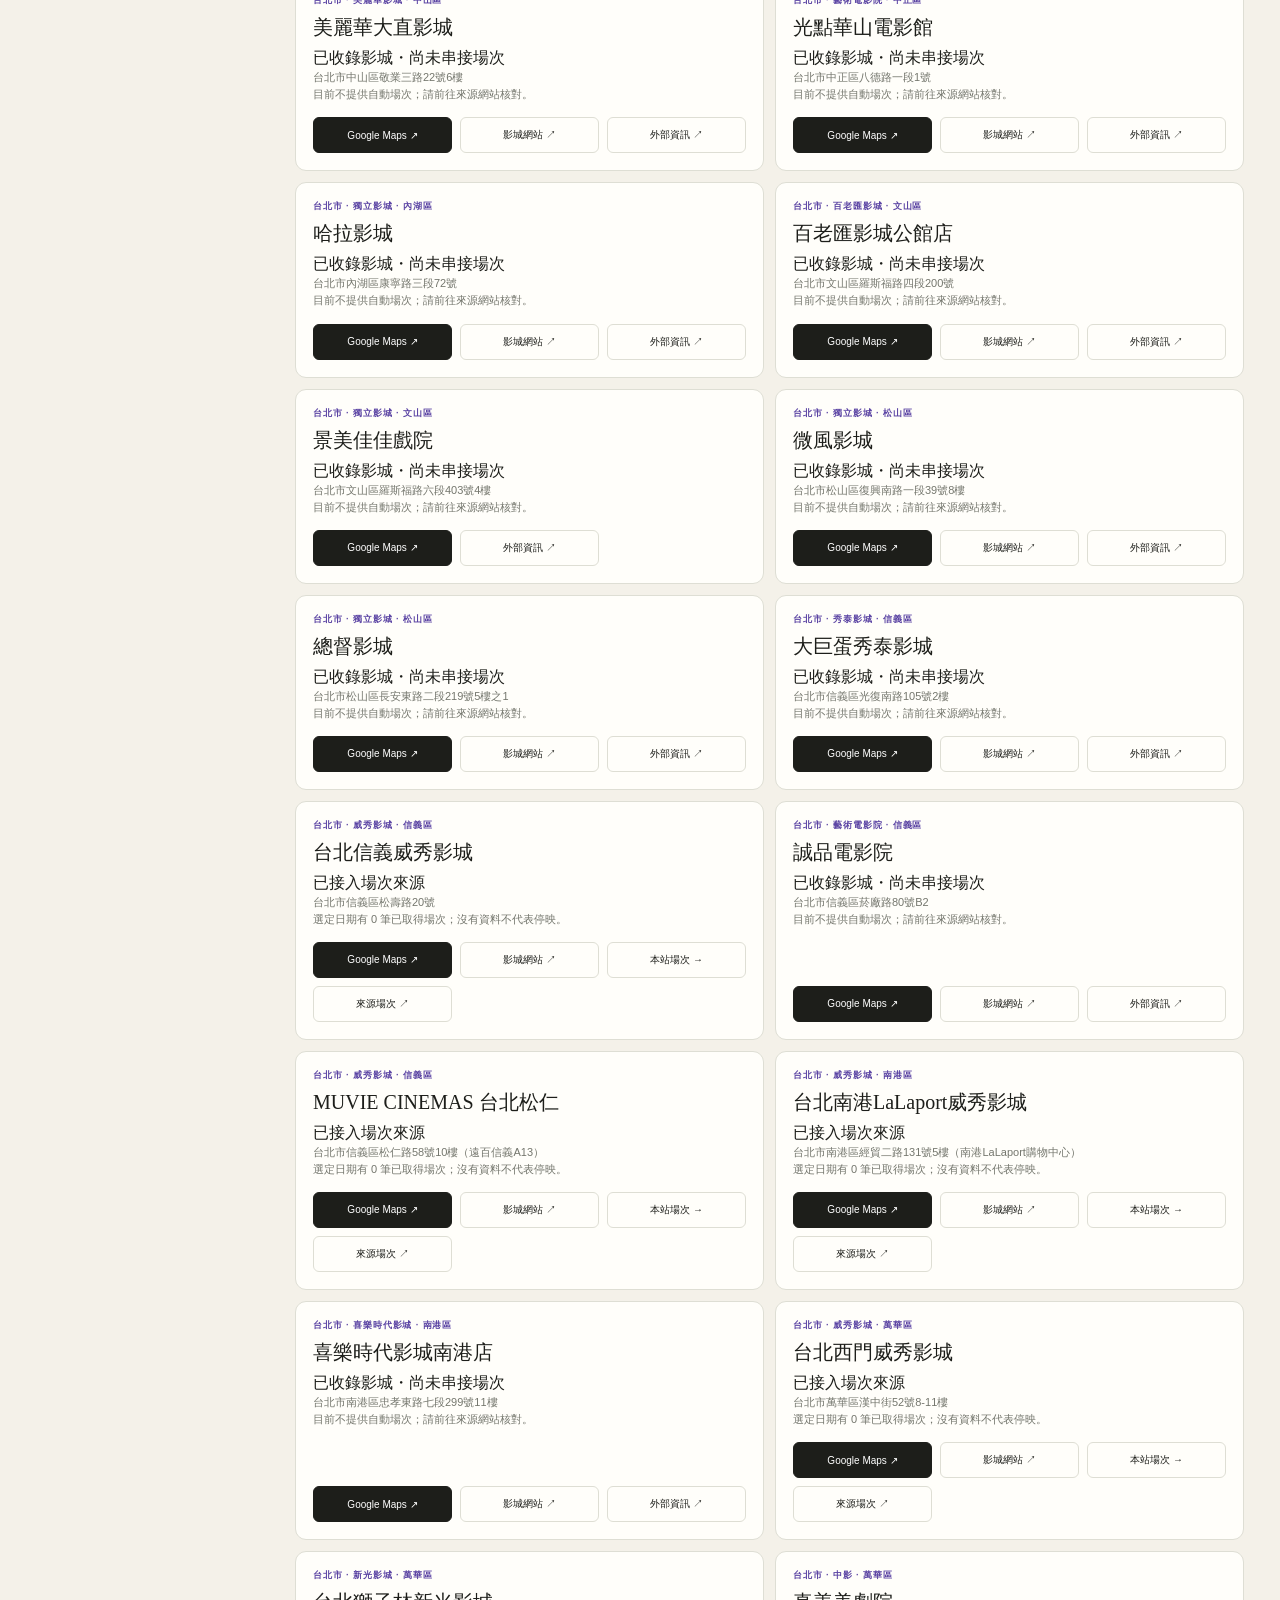
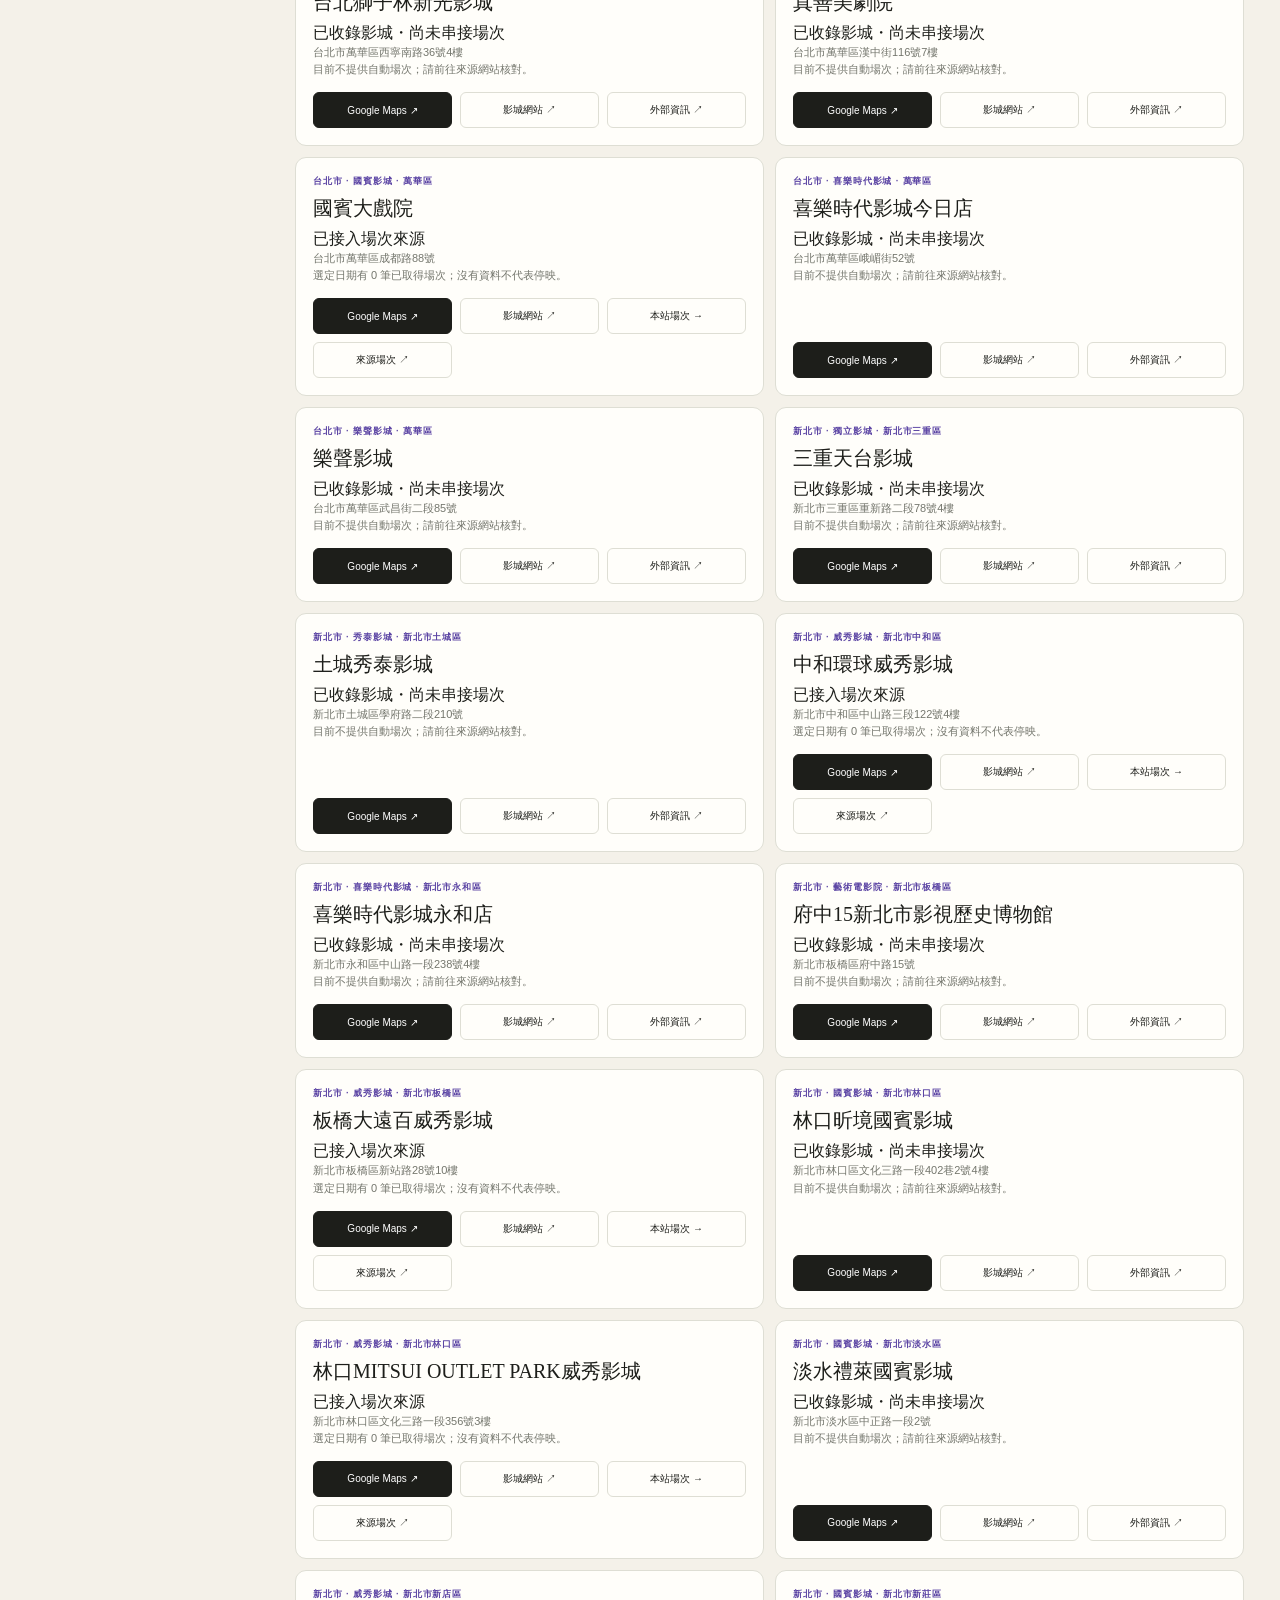
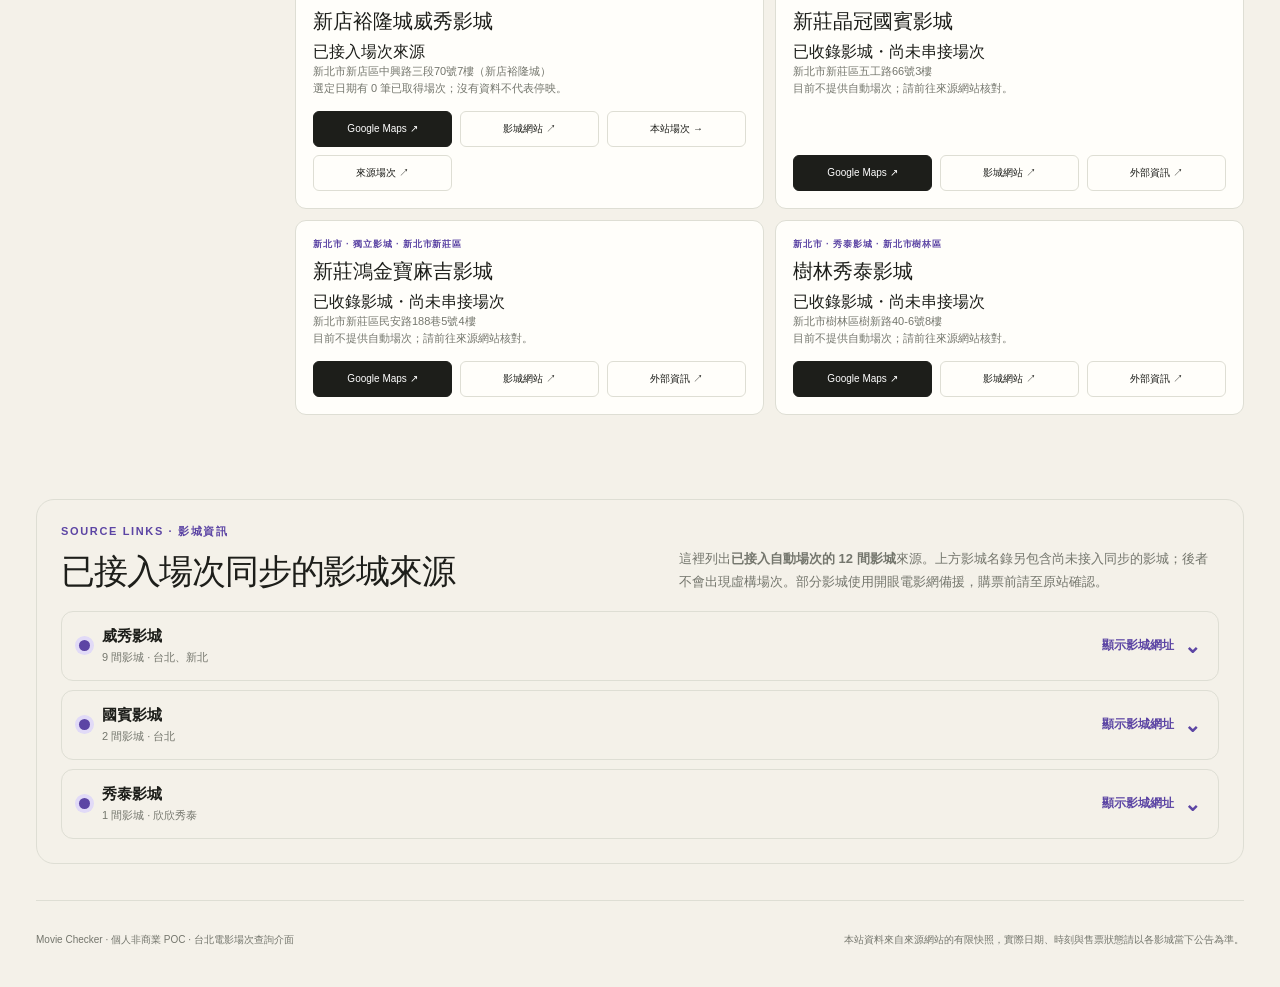
==== commit 02289294: "Show expanded Taipei cinema directory with distinct synced-source wording on cinemas.html" ====
--- a/cinemas.html
+++ b/cinemas.html
@@ -7,6 +7,7 @@
 <link rel="stylesheet" href="./app.css">
 <link rel="stylesheet" href="./movie-pages.css">
 <script defer src="./demo-catalog.js"></script>
+<script defer src="./theater-directory.js"></script>
 <script defer src="./app-core.js"></script>
 <script defer src="./movie-pages.js"></script>
 <meta name="movie-checker-hosting" content="snapshot"></head>
@@ -31,10 +32,10 @@
     <main id="top">
       <section class="hero" aria-labelledby="main-title">
         <div>
-          <p class="eyebrow">台北市・電影場次探索</p>
+          <p class="eyebrow">台北市與新北市・完整影城名錄</p>
           <h1 id="main-title">先選影城，<br>再決定今晚。</h1>
         </div>
-        <p class="hero-note"><strong>個人非商業 POC · 台北及鄰近地區</strong><br>台北／新北 12 間影城、地址、場次與公開來源入口，集中在這個頁面。 本站不代收款項。</p>
+        <p class="hero-note"><strong>個人非商業 POC · 台北及鄰近地區</strong><br>彙整台北市 25 間、新北市 13 間影城的資料與地點；其中只有 12 間已接入場次更新，未接入者提供外部影城網站與地圖。 本站不代收款項。</p>
       </section>
 
       <aside class="demo-banner" aria-label="場次資料說明">
@@ -108,7 +109,7 @@
           <div id="source-health" class="filter-foot" style="white-space:pre-line;margin:0 0 16px"></div><label class="field" id="extra-date-field" style="margin:0 0 16px"><span id="date-scope-note">其他日期（含預售場次）</span><input id="date-picker" type="date"></label><div id="screening-view" class="screening-list"></div>
           <div id="cinema-view" class="venue-list hidden"></div>
           <div id="map-layout" class="map-layout hidden">
-            <div class="map-destination"><span class="venue-kicker">GOOGLE MAPS · 地點導覽</span><h3 id="map-selected-name"></h3><p id="map-selected-address"></p><iframe id="theatre-map" class="theatre-map" title="Google Maps 影城位置" loading="lazy" referrerpolicy="strict-origin-when-cross-origin" allowfullscreen=""></iframe><span class="map-hint">可直接在此拖曳、縮放與查看位置；選擇其他影城會切換地圖。地圖由 Google 提供。</span><a id="map-launch" class="map-open" target="_blank" rel="noopener noreferrer">地圖無法載入？在 Google Maps 查看 ↗</a><a id="map-showtimes" class="map-route-link" href="./showtimes.html">查看這間影城場次 →</a></div>
+            <div class="map-destination"><span class="venue-kicker">GOOGLE MAPS · 地點導覽</span><h3 id="map-selected-name"></h3><p id="map-selected-address"></p><p id="map-cinema-status" class="map-status-note" aria-live="polite"></p><iframe id="theatre-map" class="theatre-map" title="Google Maps 影城位置" loading="lazy" referrerpolicy="strict-origin-when-cross-origin" allowfullscreen=""></iframe><span class="map-hint">可直接在此拖曳、縮放與查看位置；選擇其他影城會切換地圖。地圖由 Google 提供。</span><a id="map-launch" class="map-open" target="_blank" rel="noopener noreferrer">地圖無法載入？在 Google Maps 查看 ↗</a><a id="map-showtimes" class="map-route-link" href="./showtimes.html">查看這間影城場次 →</a></div>
             <div class="map-venues"><h3>選擇影城</h3><div id="map-place-list"></div></div>
           </div>
           <p id="empty-state" class="empty hidden">目前沒有符合條件的未開演場次。請調整日期或篩選，並查看來源狀態；未取得資料不代表沒有放映。</p>
@@ -132,8 +133,8 @@
   <p id="personal-import-status" role="status" aria-live="polite" style="margin:8px 0 0;font-weight:600;"></p>
 </section></details>
       <section class="live-source-section" id="live-showtimes" aria-labelledby="live-showtimes-title">
- <div class="live-source-heading"><div><p class="eyebrow">SOURCE LINKS · 影城資訊</p><h2 id="live-showtimes-title">電影院官方網址</h2></div>
- <p>按下影城集團名稱即可展開各戲院場次網址。外部頁面提供最新公布資訊；本站提供<strong>已發布的來源場次快照</strong>，部分影城以開眼電影網備援，實際購票資訊以影城公告為準。</p></div>
+ <div class="live-source-heading"><div><p class="eyebrow">SOURCE LINKS · 影城資訊</p><h2 id="live-showtimes-title">已接入場次同步的影城來源</h2></div>
+ <p>這裡列出<strong>已接入自動場次的 12 間影城</strong>來源。上方影城名錄另包含尚未接入同步的影城；後者不會出現虛構場次。部分影城使用開眼電影網備援，購票前請至原站確認。</p></div>
  <div class="cinema-source-accordion" aria-label="依影城集團展開網址"><details class="cinema-source-group">
  <summary><span class="cinema-source-summary-main"><span class="cinema-source-dot" aria-hidden="true"></span><span class="cinema-source-summary-text"><strong>威秀影城</strong><small>9 間影城 · 台北、新北</small></span></span><span class="cinema-source-action"><span class="cinema-source-action-label">顯示影城網址</span><span class="cinema-source-chevron" aria-hidden="true">⌄</span></span></summary>
  <div class="live-cinema-grid"><article class="live-cinema-card"><span class="live-cinema-meta">信義區</span><h4>台北信義威秀影城</h4><p>台北市信義區松壽路20號</p><a href="https://www.vscinemas.com.tw/theater/detail.aspx?id=1" target="_blank" rel="noopener noreferrer" aria-label="開啟台北信義威秀影城的威秀官方影城頁">威秀官方影城頁 ↗</a></article>
--- a/app.css
+++ b/app.css
@@ -224,6 +224,11 @@
 .page-movies .movie-explorer{margin-top:17px;}
 .page-movies .live-source-section,.page-movies #personal-import,.page-movies .demo-section-title,.page-movies .toolbar,.page-movies .layout{display:none;}
 .page-showtimes .movie-explorer,.page-showtimes .live-source-section{display:none;}
+.page-movies .advanced-import,.page-cinemas .advanced-import,.page-map .advanced-import{display:none;}
+.advanced-import{margin:24px 0;border:1px solid var(--line);border-radius:11px;background:var(--card);}
+.advanced-import>summary{cursor:pointer;font-size:13px;font-weight:750;padding:16px 19px;color:var(--ink);}
+.advanced-import>summary:hover{color:var(--purple);}
+.advanced-import #personal-import{margin:0!important;border:none!important;border-top:1px solid var(--line)!important;}
 .page-cinemas .movie-explorer,.page-cinemas #personal-import,.page-cinemas .demo-section-title{display:none;}
 .page-map .movie-explorer,.page-map #personal-import,.page-map .demo-section-title,.page-map .live-source-section{display:none;}
 .page-cinemas .live-source-section{margin-top:28px;}
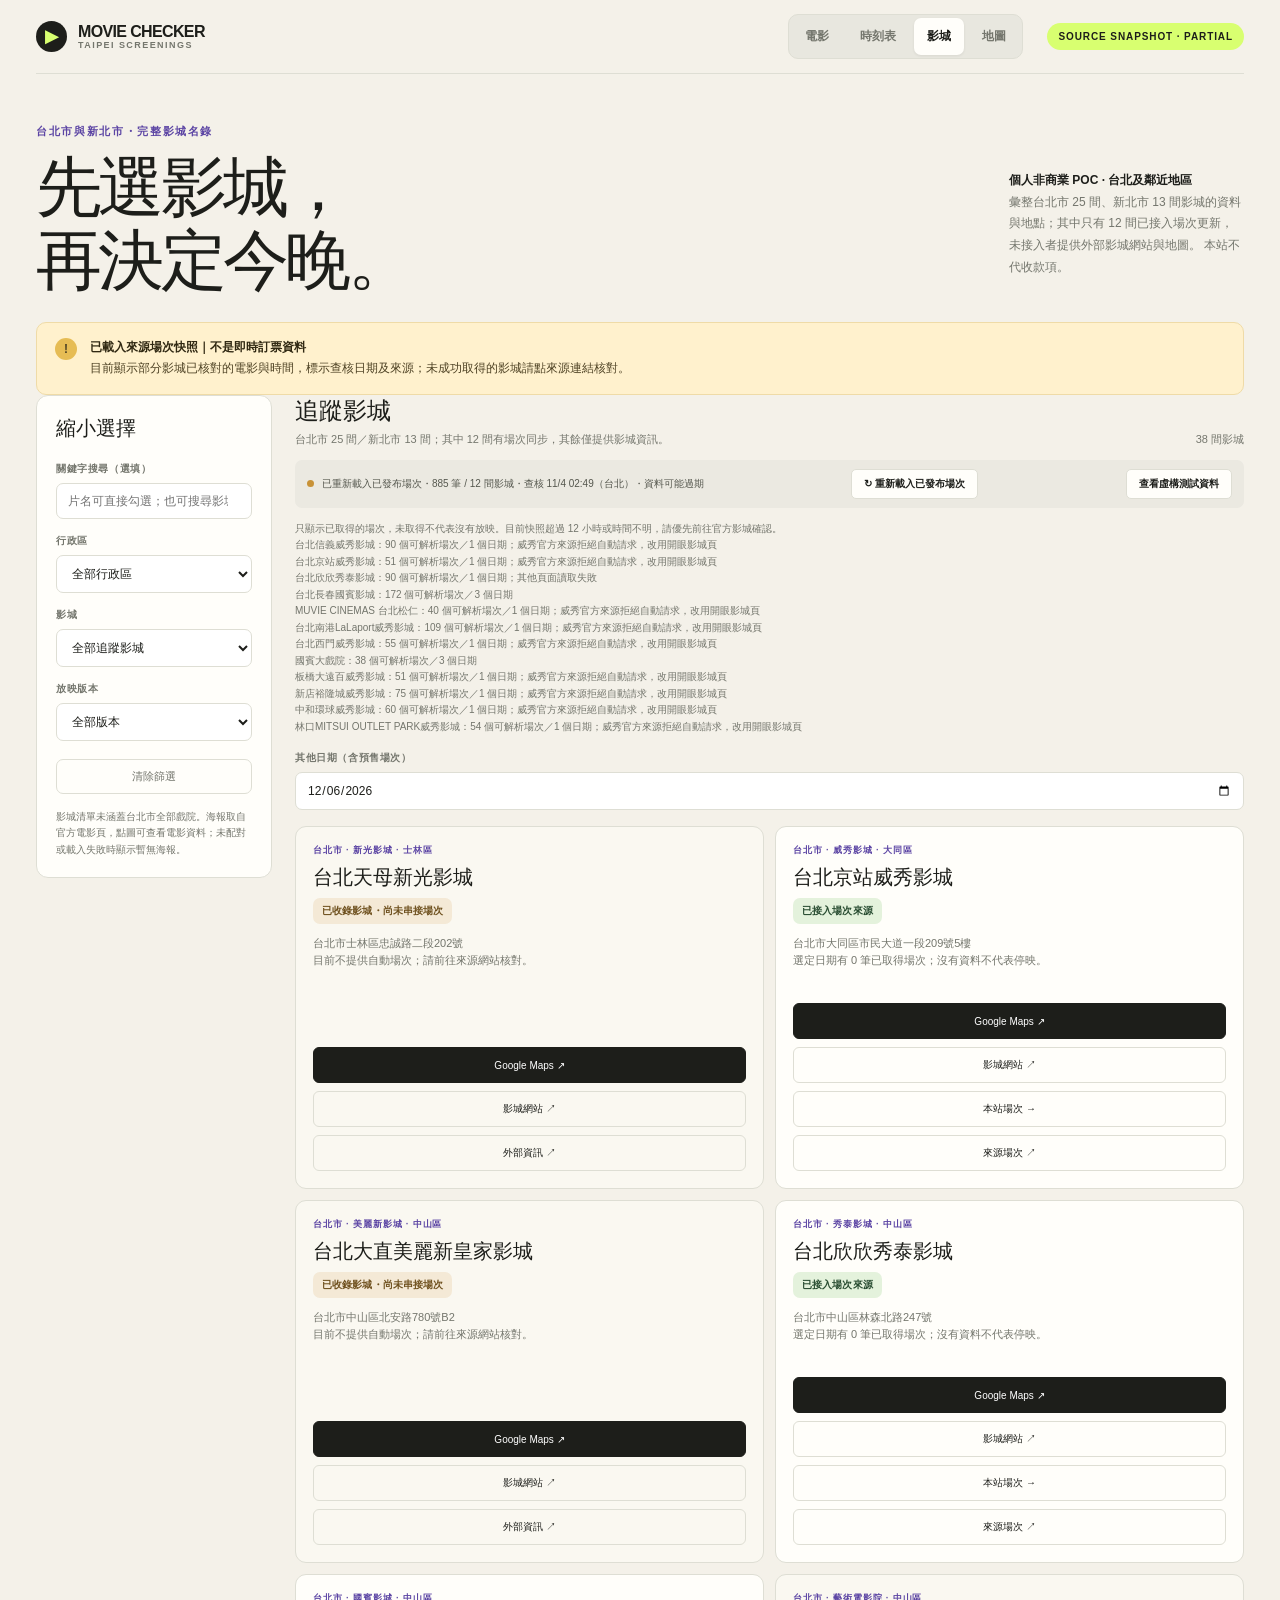
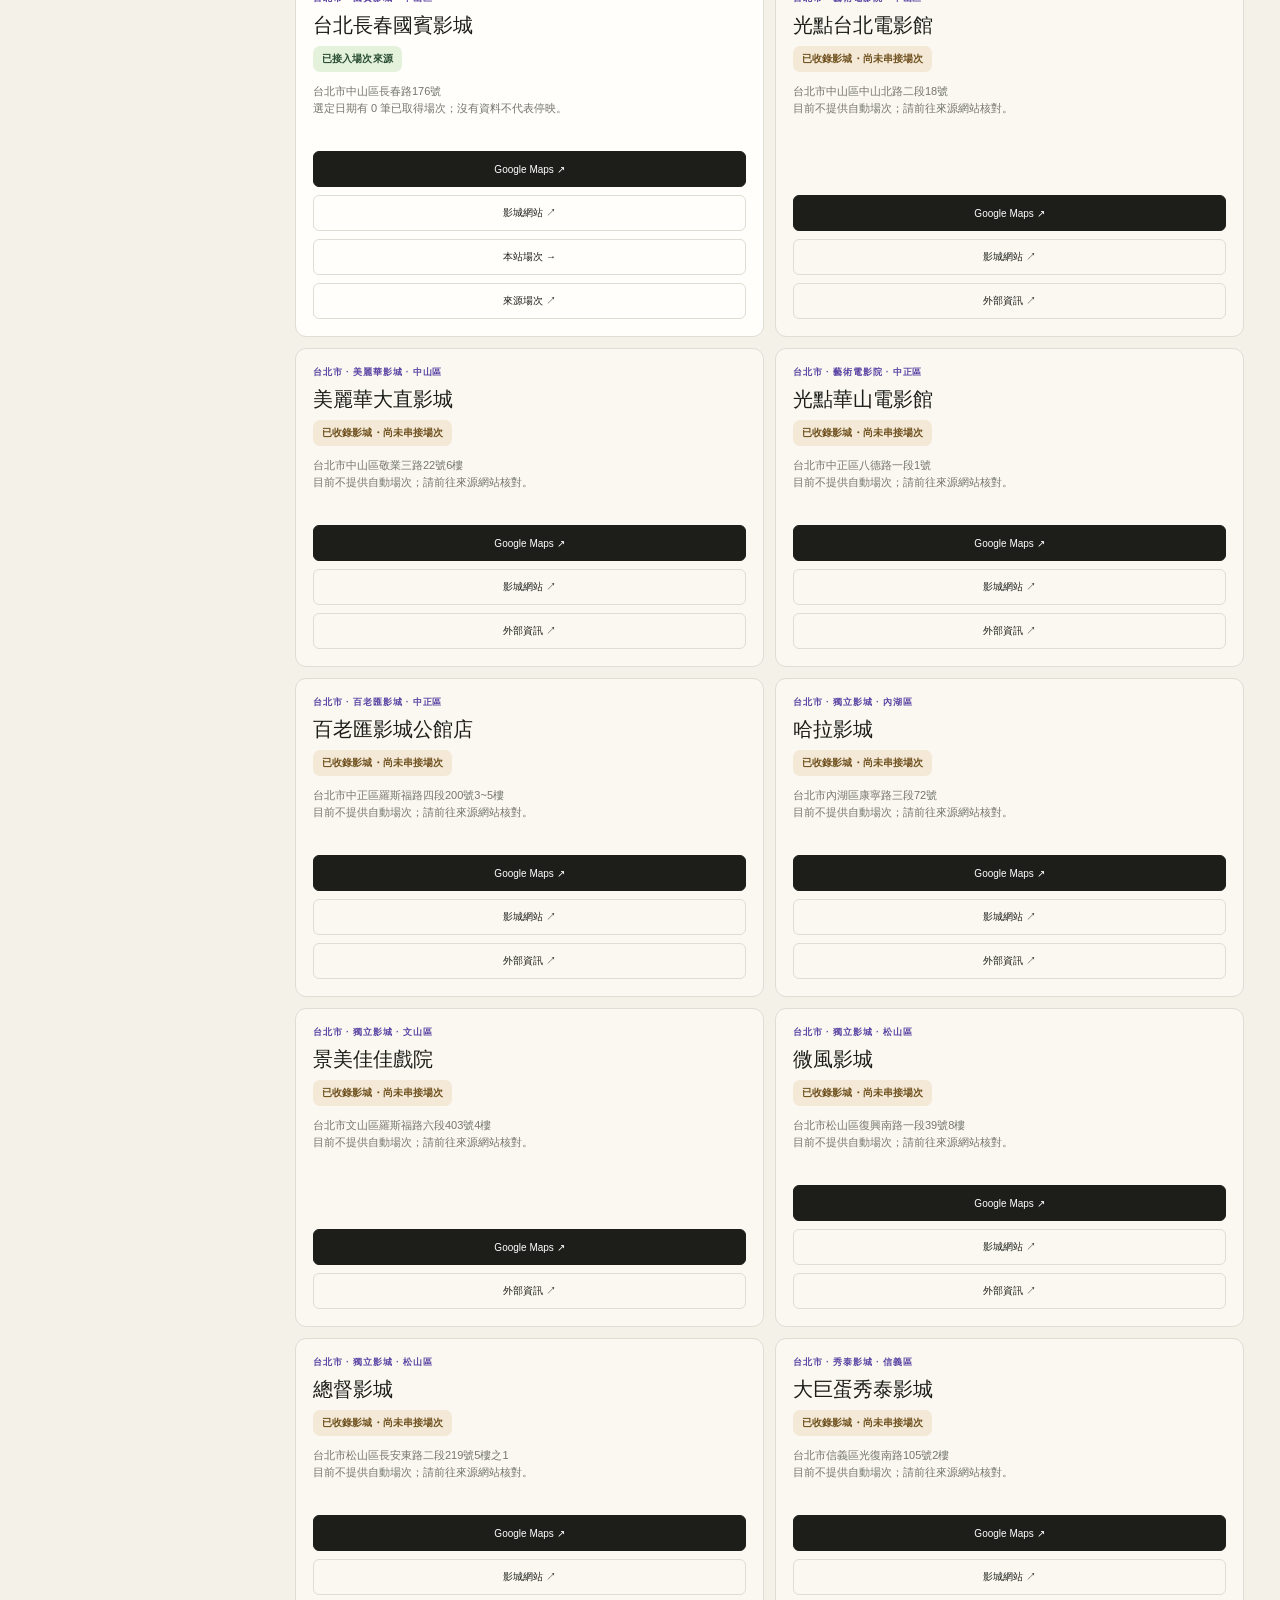
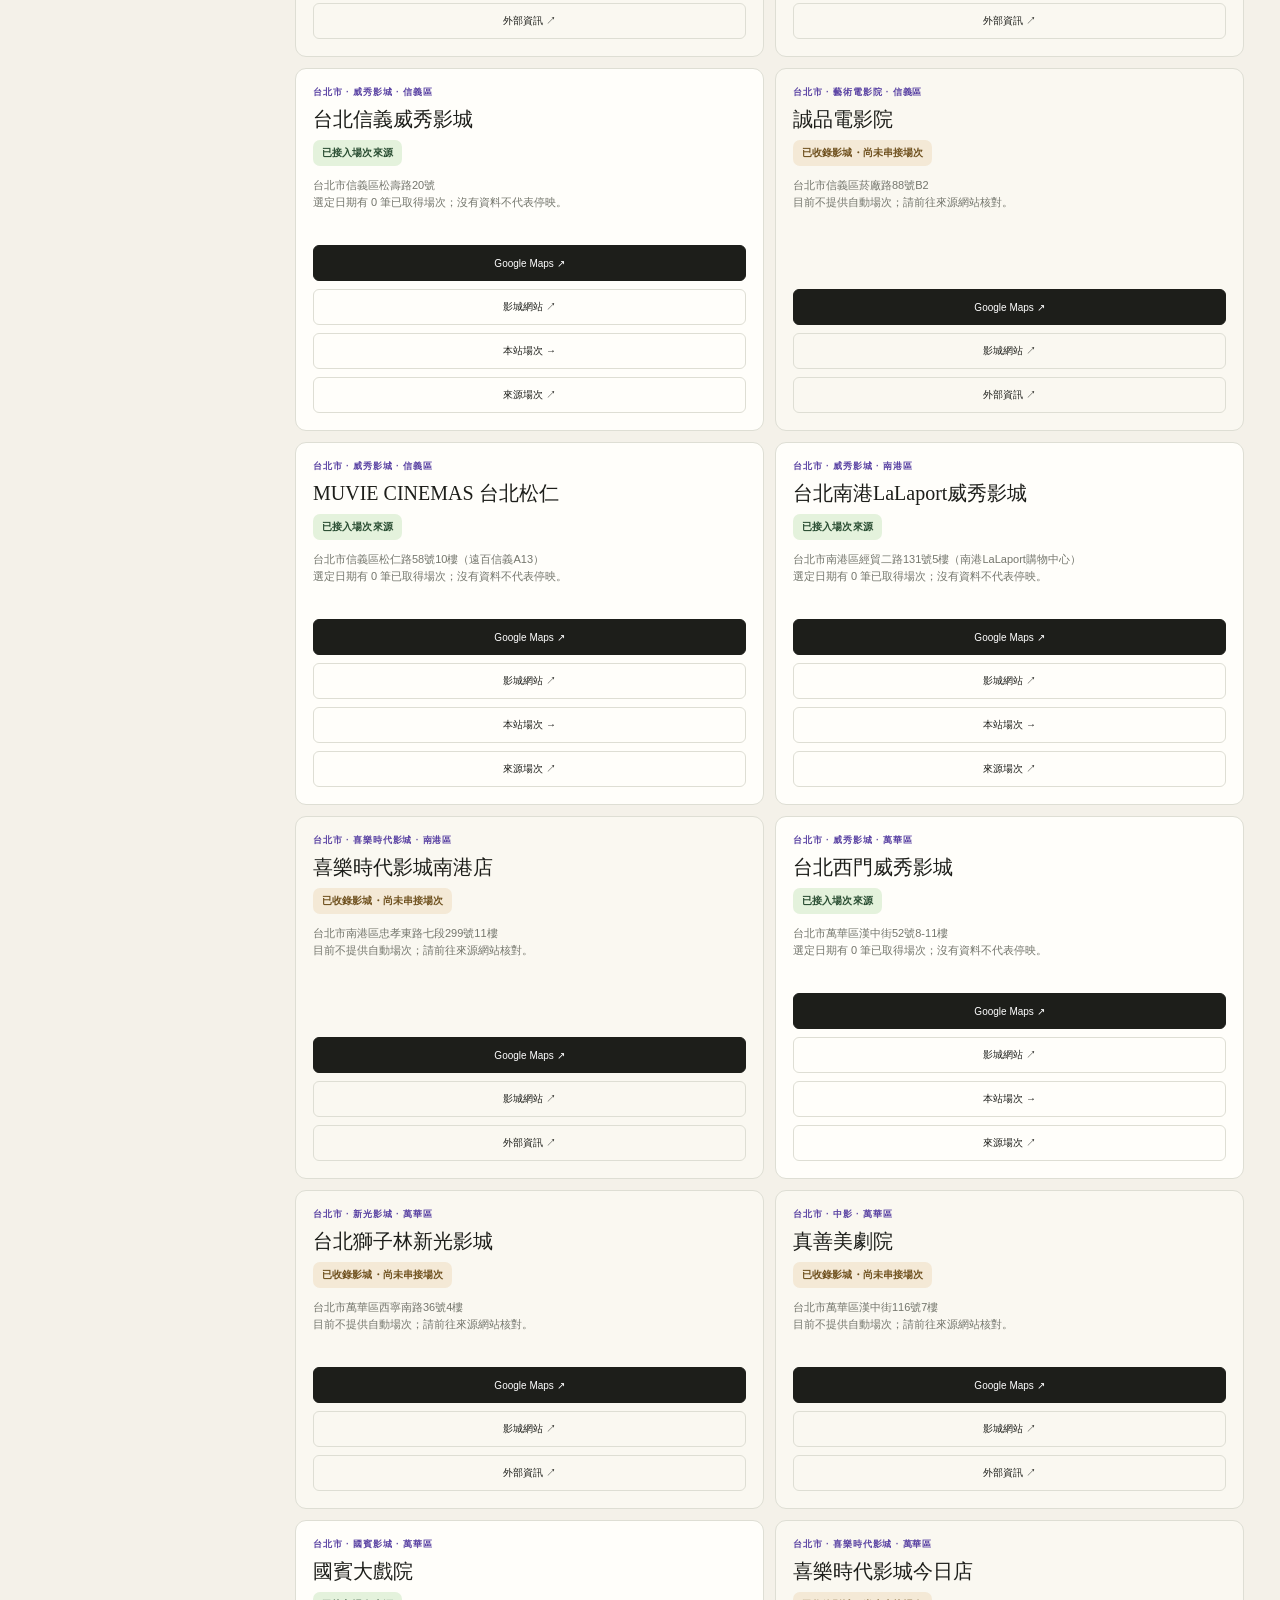
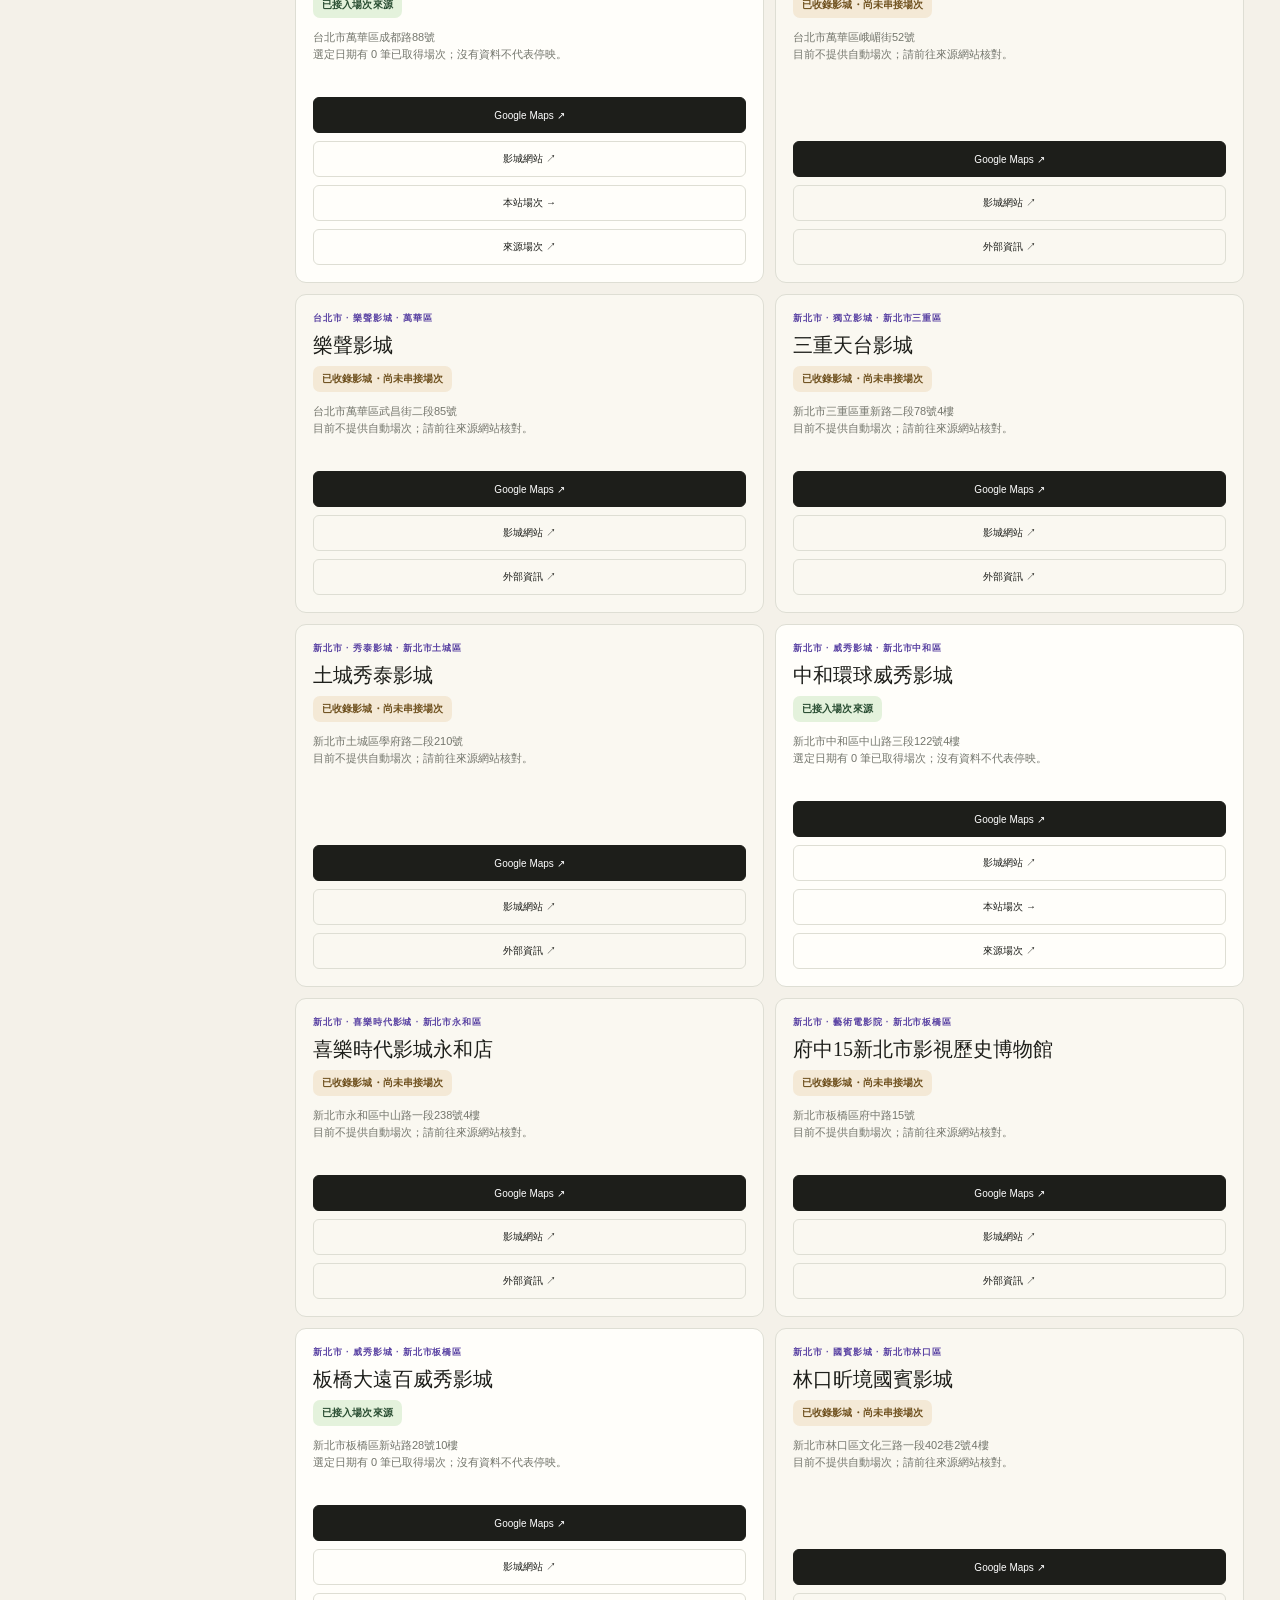
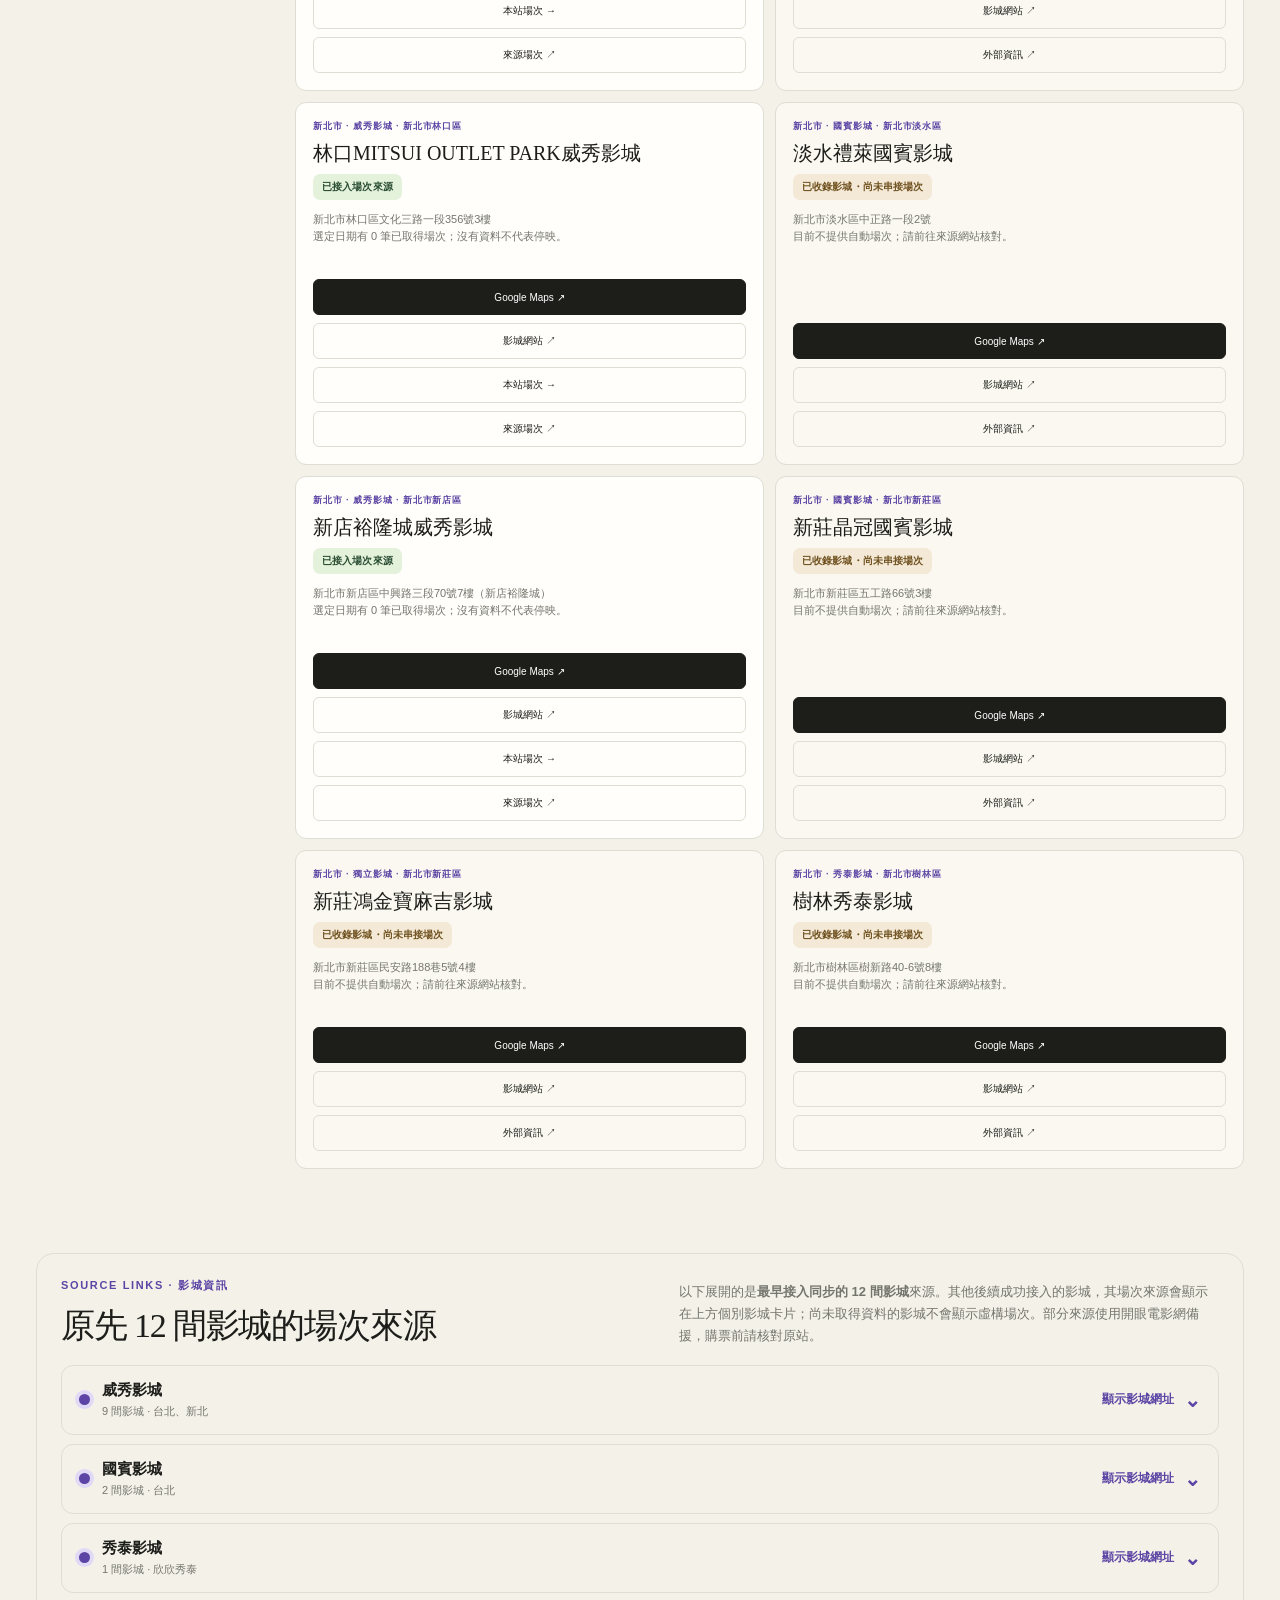
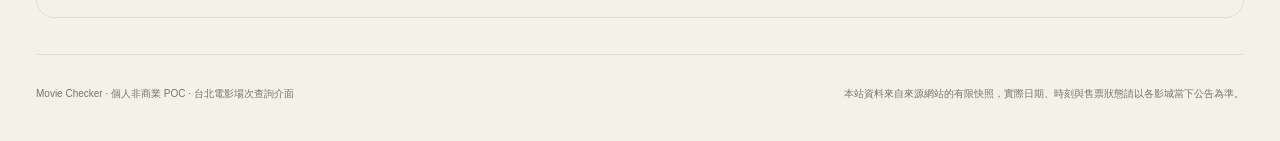
==== commit 9eeebc0f: "Explain that legacy 12-theater source accordion is separate from newly synced cinema cards" ====
--- a/cinemas.html
+++ b/cinemas.html
@@ -133,8 +133,8 @@
   <p id="personal-import-status" role="status" aria-live="polite" style="margin:8px 0 0;font-weight:600;"></p>
 </section></details>
       <section class="live-source-section" id="live-showtimes" aria-labelledby="live-showtimes-title">
- <div class="live-source-heading"><div><p class="eyebrow">SOURCE LINKS · 影城資訊</p><h2 id="live-showtimes-title">已接入場次同步的影城來源</h2></div>
- <p>這裡列出<strong>已接入自動場次的 12 間影城</strong>來源。上方影城名錄另包含尚未接入同步的影城；後者不會出現虛構場次。部分影城使用開眼電影網備援，購票前請至原站確認。</p></div>
+ <div class="live-source-heading"><div><p class="eyebrow">SOURCE LINKS · 影城資訊</p><h2 id="live-showtimes-title">原先 12 間影城的場次來源</h2></div>
+ <p>以下展開的是<strong>最早接入同步的 12 間影城</strong>來源。其他後續成功接入的影城，其場次來源會顯示在上方個別影城卡片；尚未取得資料的影城不會顯示虛構場次。部分來源使用開眼電影網備援，購票前請核對原站。</p></div>
  <div class="cinema-source-accordion" aria-label="依影城集團展開網址"><details class="cinema-source-group">
  <summary><span class="cinema-source-summary-main"><span class="cinema-source-dot" aria-hidden="true"></span><span class="cinema-source-summary-text"><strong>威秀影城</strong><small>9 間影城 · 台北、新北</small></span></span><span class="cinema-source-action"><span class="cinema-source-action-label">顯示影城網址</span><span class="cinema-source-chevron" aria-hidden="true">⌄</span></span></summary>
  <div class="live-cinema-grid"><article class="live-cinema-card"><span class="live-cinema-meta">信義區</span><h4>台北信義威秀影城</h4><p>台北市信義區松壽路20號</p><a href="https://www.vscinemas.com.tw/theater/detail.aspx?id=1" target="_blank" rel="noopener noreferrer" aria-label="開啟台北信義威秀影城的威秀官方影城頁">威秀官方影城頁 ↗</a></article>
--- a/app.css
+++ b/app.css
@@ -243,3 +243,16 @@
 .page-map .map-route-link{display:inline-block;margin-top:10px;padding:10px 12px;border-radius:7px;background:var(--ink);color:var(--acid);font-size:12px;font-weight:750;text-decoration:none;}
 .page-cinemas .live-source-section{background:transparent;}
 @media(max-width:760px){.topbar{align-items:flex-start;}.topbar .demo-label{display:none}.site-nav{width:100%;justify-content:space-between}.site-nav a{padding:9px;flex:1;text-align:center;font-size:11px}.hero{padding-top:26px}.page-jump-grid{grid-template-columns:1fr;}}
+
+/* Directory-only cinema entries are never represented as zero-film cinemas. */
+.venue-coverage{align-self:flex-start;margin:0 0 11px;padding:6px 9px;border-radius:7px;font-size:10px;font-weight:800;letter-spacing:.01em}
+.venue-covered{background:#e4f2dc;color:#284c31}
+.venue-unconnected{background:#f4e9d6;color:#6f511f}
+.map-status-note{font-size:12px;color:var(--muted);line-height:1.6;margin:7px 0}
+.map-place small{display:block;margin-top:3px;font-size:10px;color:var(--muted)}
+.page-cinemas .venue-card[data-coverage="directory"]{background:#faf8f1}
+.page-cinemas .venue-card p{min-height:54px}
+.page-cinemas .venue-actions{display:flex;flex-wrap:wrap;gap:8px}
+.page-cinemas .venue-actions a{white-space:normal}
+.page-map #map-place-list{max-height:520px;overflow-y:auto}
+@media(max-width:700px){.page-map #map-place-list{max-height:290px}}
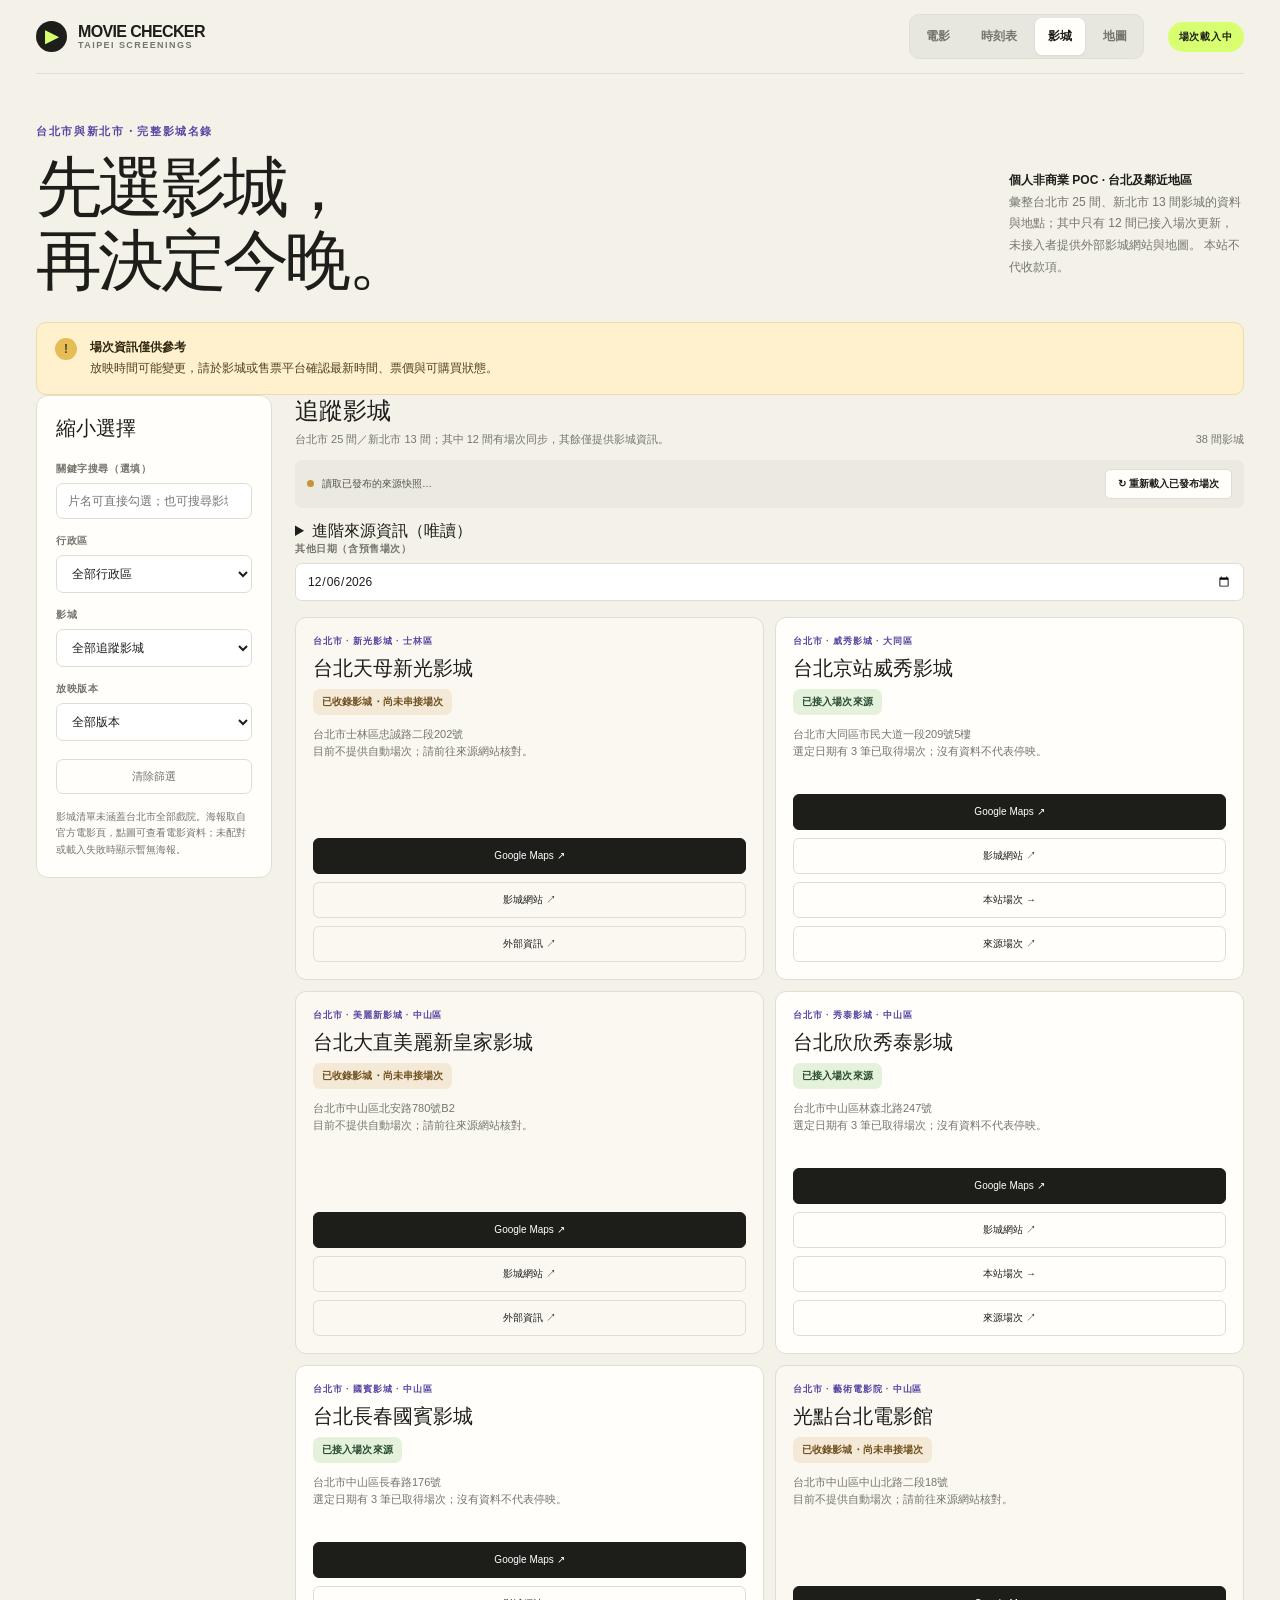
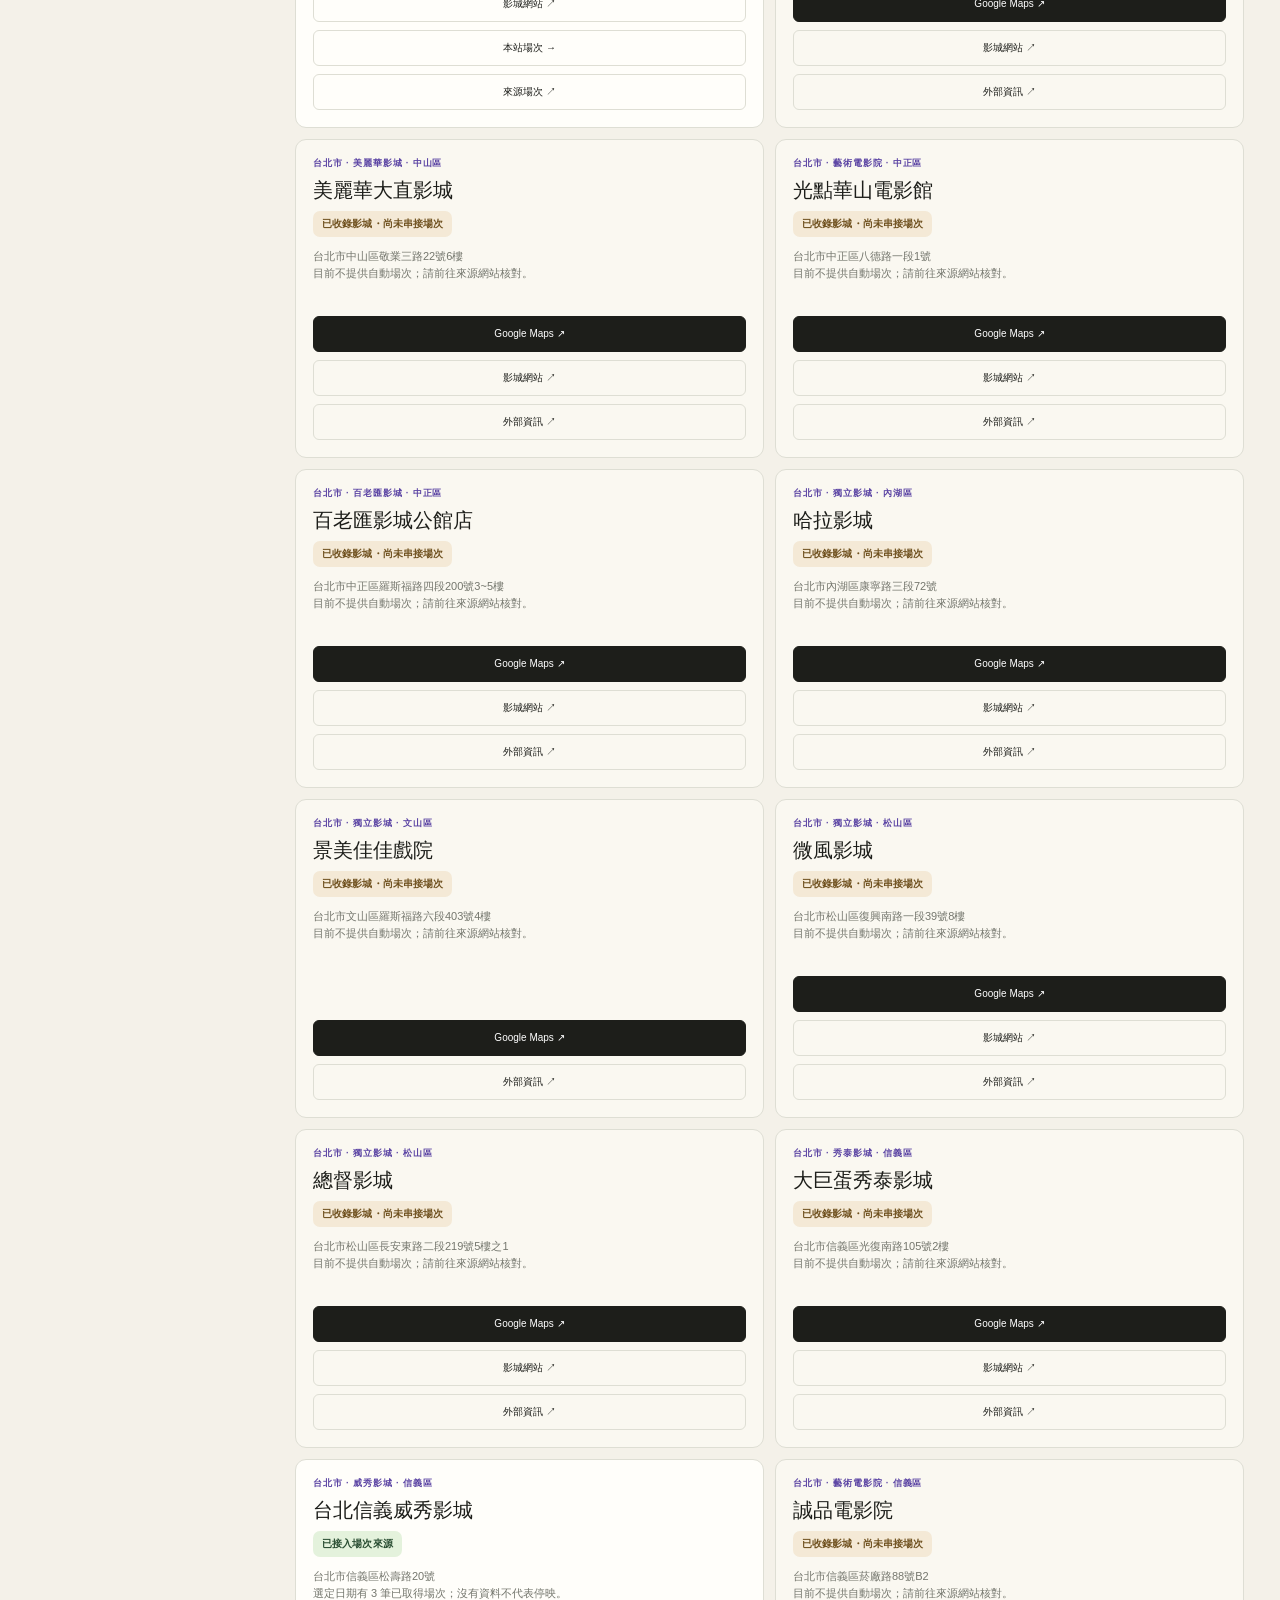
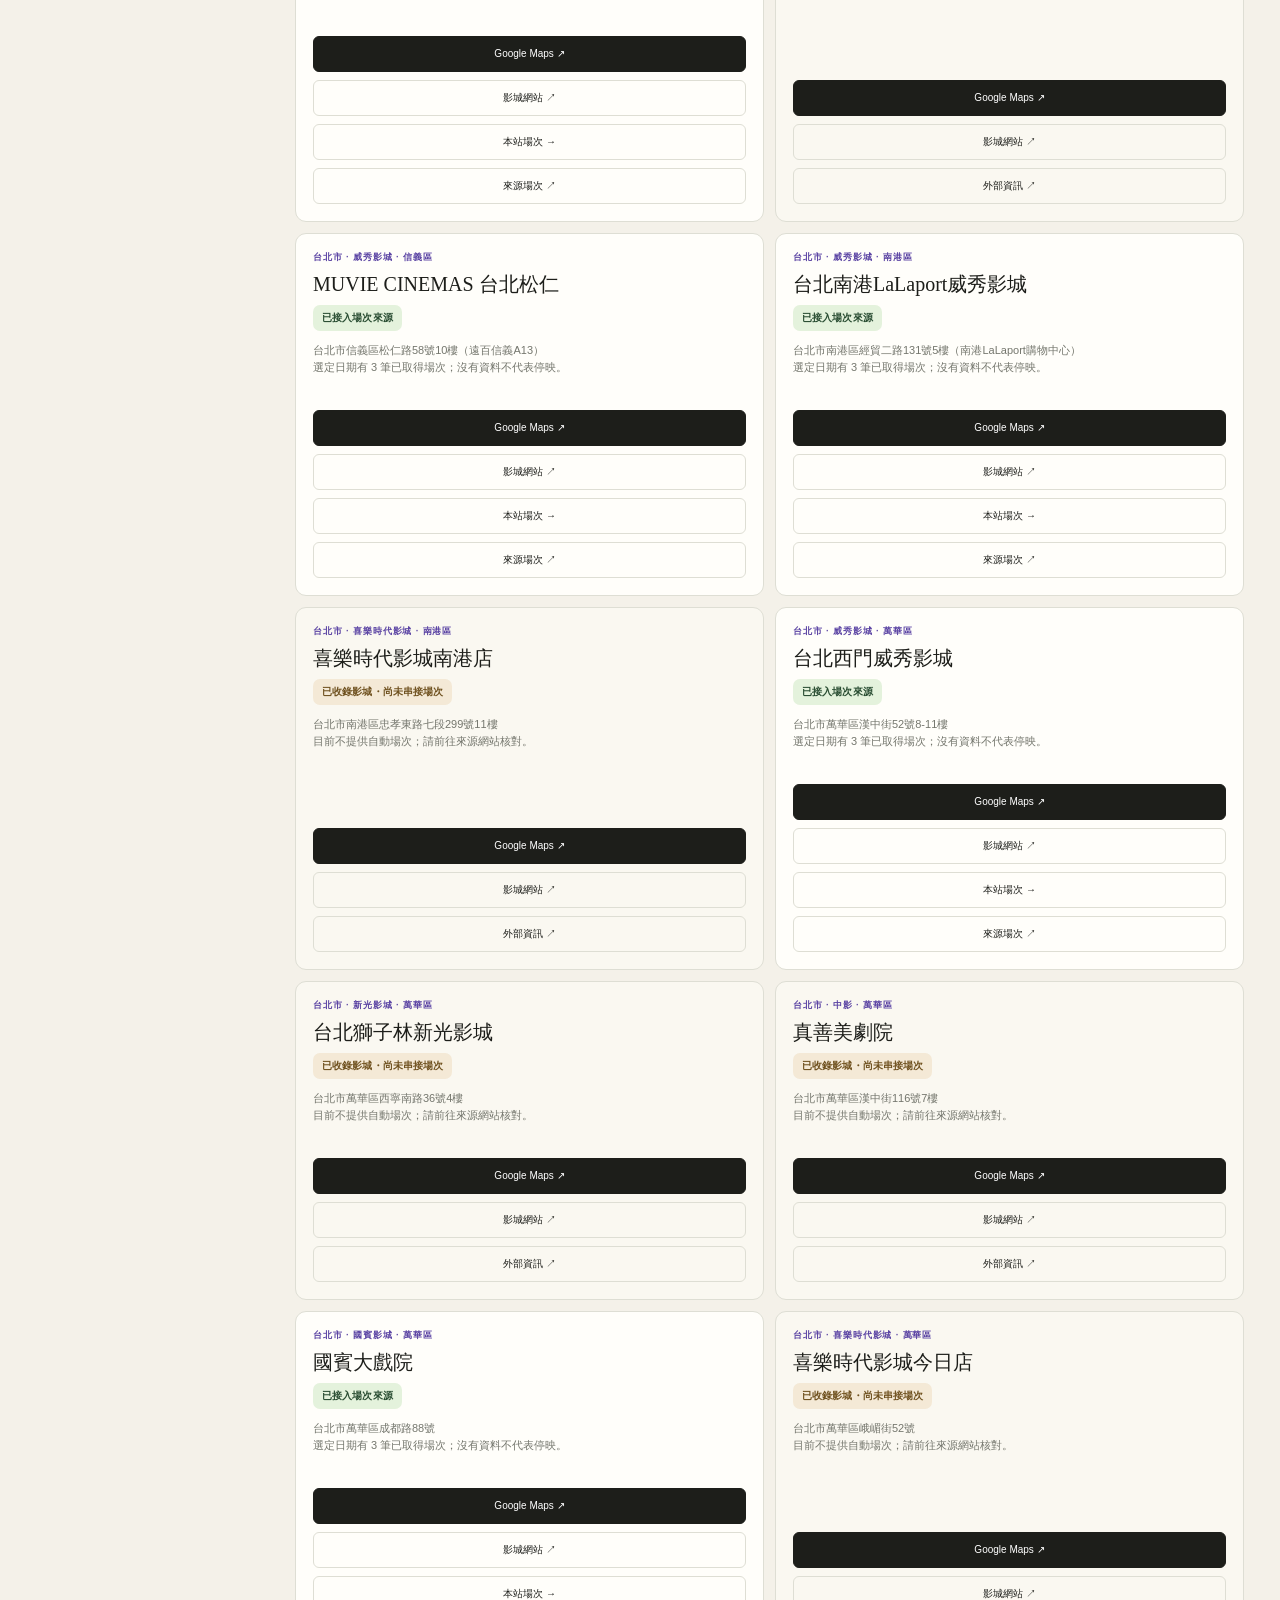
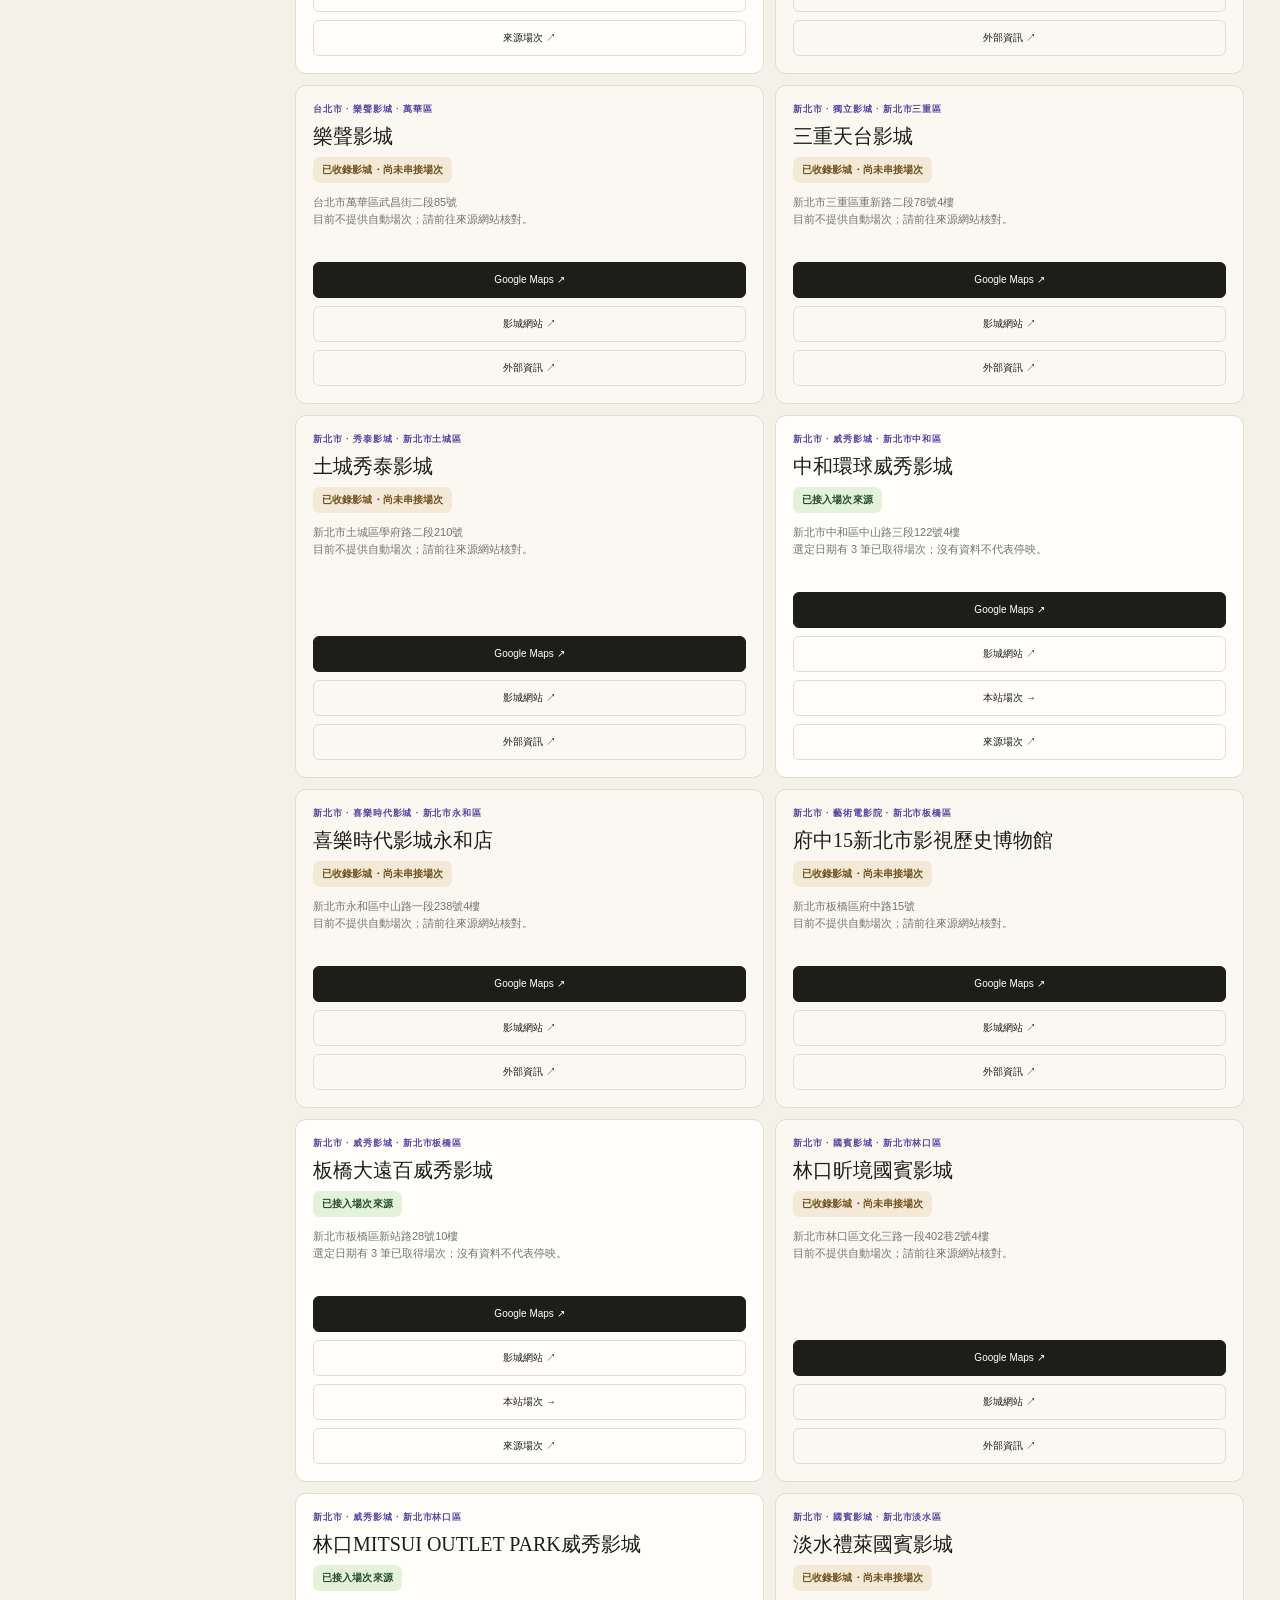
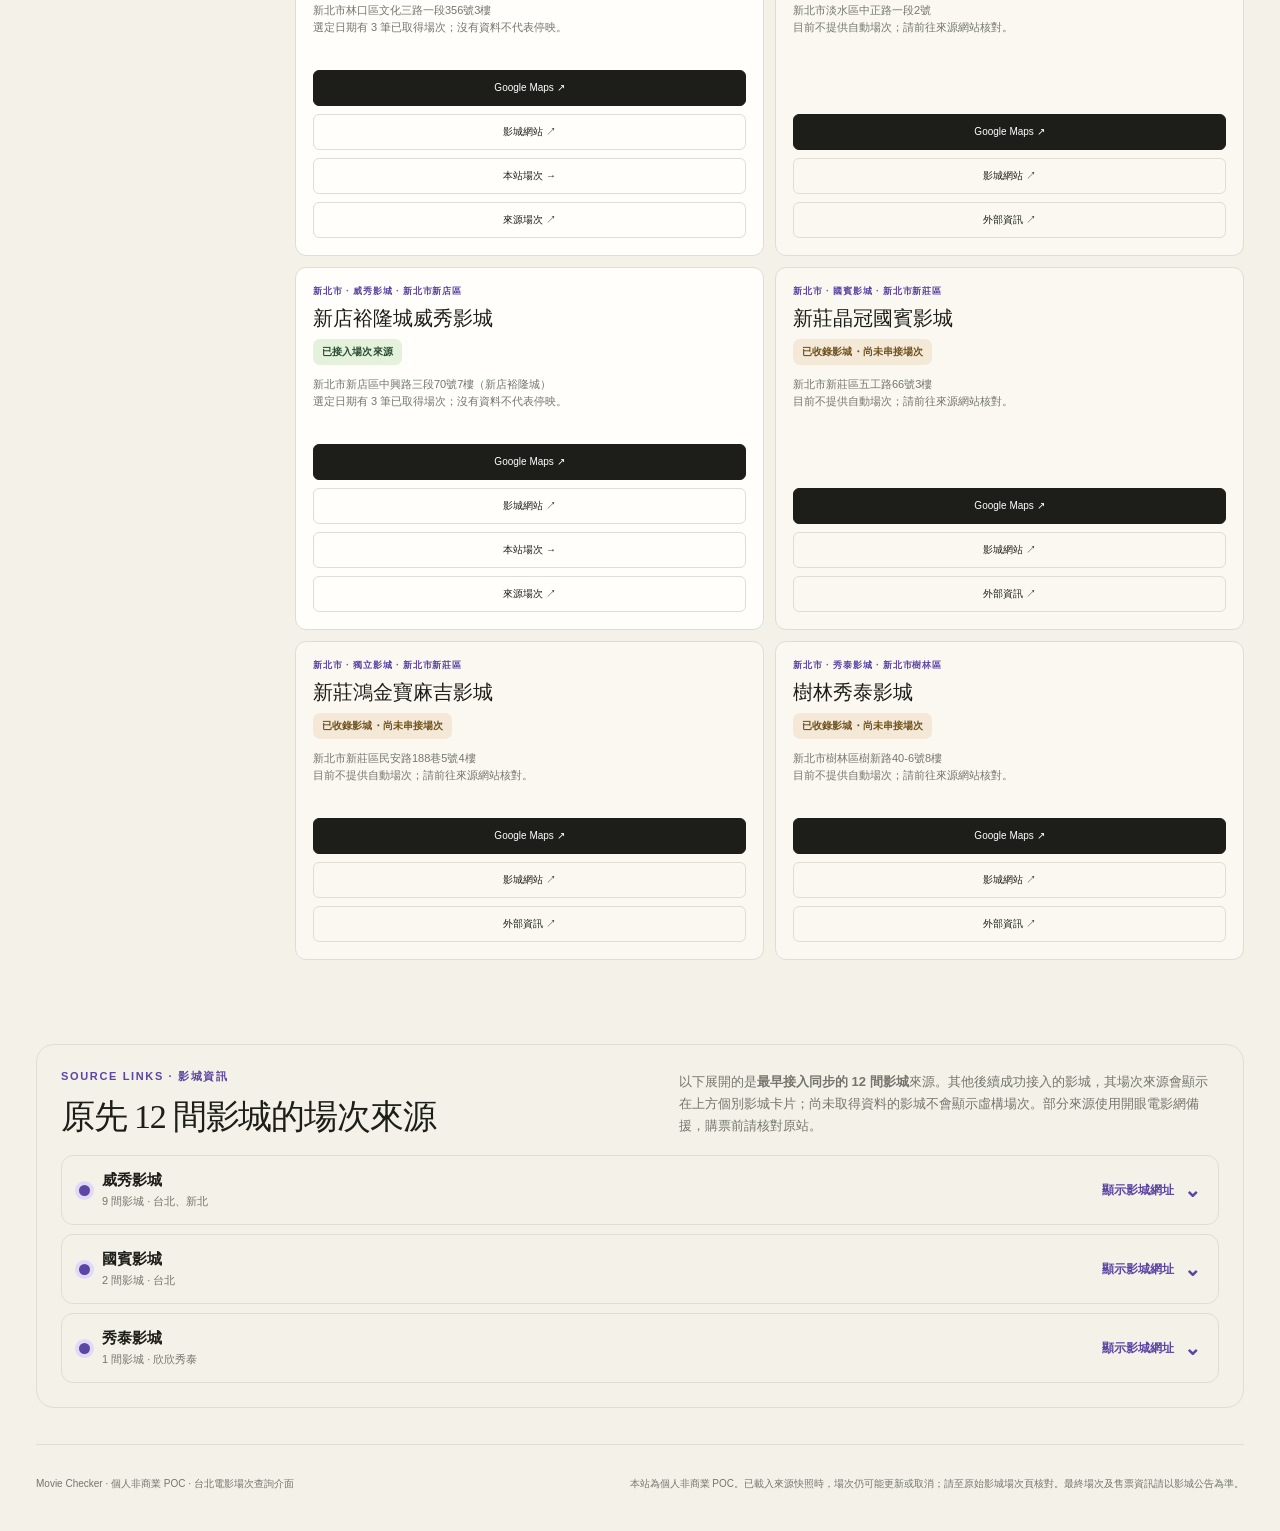
==== commit ce5c82c6: "Hide demo preview and collapse developer-only source status" ====
--- a/cinemas.html
+++ b/cinemas.html
@@ -25,7 +25,7 @@
           <a href="./cinemas.html" data-nav="cinemas" aria-current="page">影城</a>
           <a href="./map.html" data-nav="map">地圖</a>
         </nav>
-        <span class="demo-label">SOURCE SNAPSHOT · CHECKING</span>
+        <span class="demo-label">場次載入中</span>
       </div>
     </header>
 
@@ -40,7 +40,7 @@
 
       <aside class="demo-banner" aria-label="場次資料說明">
         <span class="demo-icon" aria-hidden="true">!</span>
-        <div><b>個人非商業 POC｜全部電影與場次皆為虛構</b>這是用於測試搜尋、篩選、排序、影城和地圖功能的模擬資料。並非官方電影放映時間，請勿依此訂票或安排行程。「更新場次」僅重新載入這份測試快照。</div>
+        <div><b>場次資訊僅供參考</b>放映時間可能變更，請於影城或售票平台確認最新時間、票價與可購買狀態。</div>
       </aside>
 
       
@@ -65,7 +65,7 @@
 </section>
 <div class="page-jump-grid" aria-label="其他瀏覽方式">
   <a href="./showtimes.html"><strong>依時間找場次 →</strong><span>按日期、時間、版本比較所有影城的未開演場次。</span></a>
-  <a href="./cinemas.html"><strong>依影城查看 →</strong><span>瀏覽 12 間影城、各自的官方來源與場次。</span></a>
+  <a href="./cinemas.html"><strong>依影城查看 →</strong><span>瀏覽台北、新北 38 間影城的資訊與場次。</span></a>
   <a href="./map.html"><strong>地圖找影城 →</strong><span>依區域找到附近的影城，查看地點與進一步的場次。</span></a>
 </div>
 
@@ -103,10 +103,10 @@
             <div class="results-controls"><label class="sort-control" id="sort-control">排序<select id="sort-order" aria-describedby="sort-note"><option value="time">時間（最近開演）</option><option value="movie">電影（各版本分開）</option><option value="version">版本（各電影分開）</option></select></label><span id="result-count" class="result-count" aria-live="polite"></span></div>
           </div>
           <p class="sort-note" id="sort-note">同義版本合併選擇與計數，例如「數位(英)」與「數位‧英文版」統一為「數位（英語）」。不同語言、3D、特殊影廳及活動場保留區分；各場次仍顯示官方原始版本。</p>
-          <div class="status-line"><span class="status-dot" aria-hidden="true"></span><span id="sync-time" role="status" aria-live="polite">讀取已發布的來源快照…</span><button type="button" class="refresh-button" id="refresh-catalog" aria-describedby="refresh-note">↻ 重新載入已發布場次</button><button type="button" class="refresh-button" id="toggle-demo-preview" aria-pressed="false">查看虛構測試資料</button></div>
+          <div class="status-line"><span class="status-dot" aria-hidden="true"></span><span id="sync-time" role="status" aria-live="polite">讀取已發布的來源快照…</span><button type="button" class="refresh-button" id="refresh-catalog" aria-describedby="refresh-note">↻ 重新載入已發布場次</button></div>
           <div class="refresh-help hidden" id="refresh-help"><p>無法讀取已發布的場次快照。請確認網路後再試；目前顯示的資料會保留。</p></div>
           <p class="sr-only" id="refresh-note">重新載入 GitHub Pages 已發布的來源快照，保留目前篩選；資料由站點排程更新，不會從瀏覽器直接抓取影城。</p>
-          <div id="source-health" class="filter-foot" style="white-space:pre-line;margin:0 0 16px"></div><label class="field" id="extra-date-field" style="margin:0 0 16px"><span id="date-scope-note">其他日期（含預售場次）</span><input id="date-picker" type="date"></label><div id="screening-view" class="screening-list"></div>
+          <details id="source-details" class="developer-details"><summary>進階來源資訊（唯讀）</summary><div id="source-health" class="filter-foot" aria-label="影城同步來源明細"></div></details><label class="field" id="extra-date-field" style="margin:0 0 16px"><span id="date-scope-note">其他日期（含預售場次）</span><input id="date-picker" type="date"></label><div id="screening-view" class="screening-list"></div>
           <div id="cinema-view" class="venue-list hidden"></div>
           <div id="map-layout" class="map-layout hidden">
             <div class="map-destination"><span class="venue-kicker">GOOGLE MAPS · 地點導覽</span><h3 id="map-selected-name"></h3><p id="map-selected-address"></p><p id="map-cinema-status" class="map-status-note" aria-live="polite"></p><iframe id="theatre-map" class="theatre-map" title="Google Maps 影城位置" loading="lazy" referrerpolicy="strict-origin-when-cross-origin" allowfullscreen=""></iframe><span class="map-hint">可直接在此拖曳、縮放與查看位置；選擇其他影城會切換地圖。地圖由 Google 提供。</span><a id="map-launch" class="map-open" target="_blank" rel="noopener noreferrer">地圖無法載入？在 Google Maps 查看 ↗</a><a id="map-showtimes" class="map-route-link" href="./showtimes.html">查看這間影城場次 →</a></div>
@@ -161,7 +161,7 @@
 
     <footer>
       <p>Movie Checker · 個人非商業 POC · 台北電影場次查詢介面</p>
-      <p>本站為個人非商業 POC。已載入來源快照時，場次仍可能更新或取消；請至原始影城場次頁核對。虛構測試資料另行標示。</p>
+      <p>本站為個人非商業 POC。已載入來源快照時，場次仍可能更新或取消；請至原始影城場次頁核對。最終場次及售票資訊請以影城公告為準。</p>
     </footer>
   </div>
 
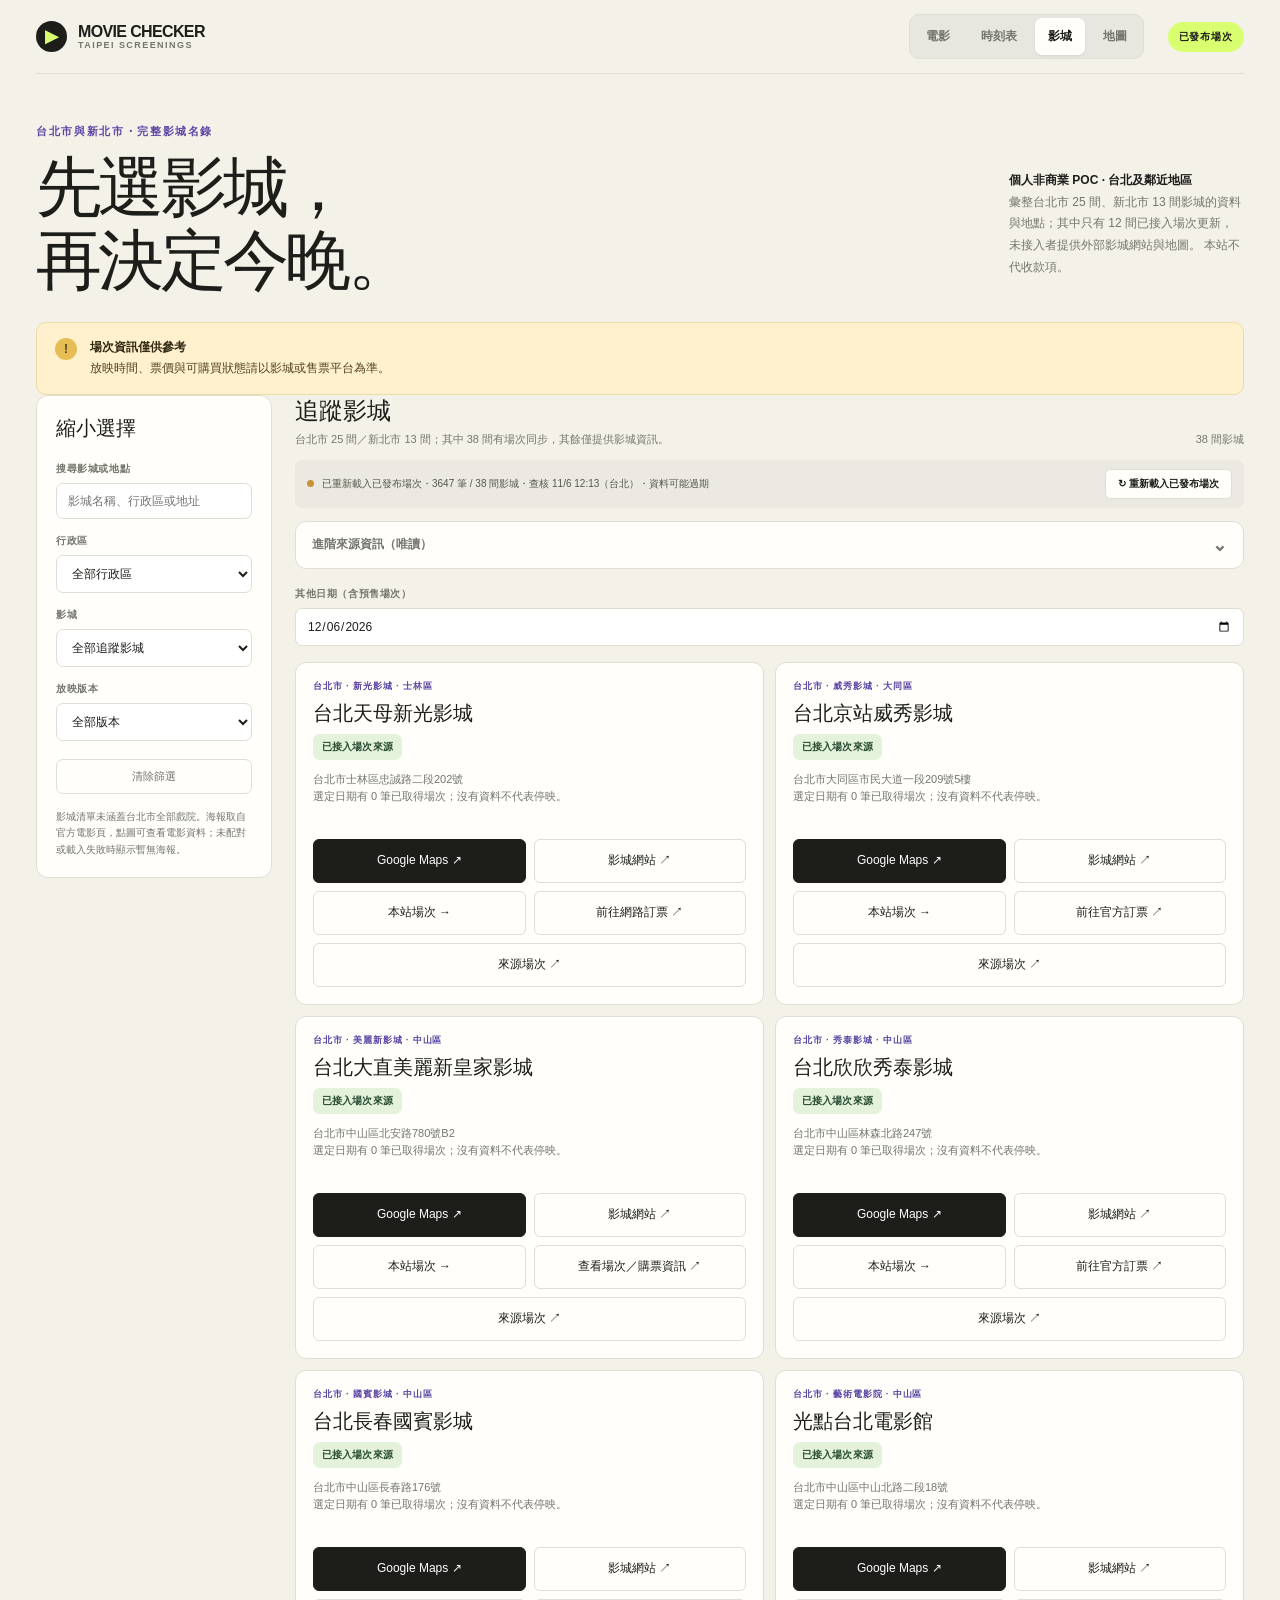
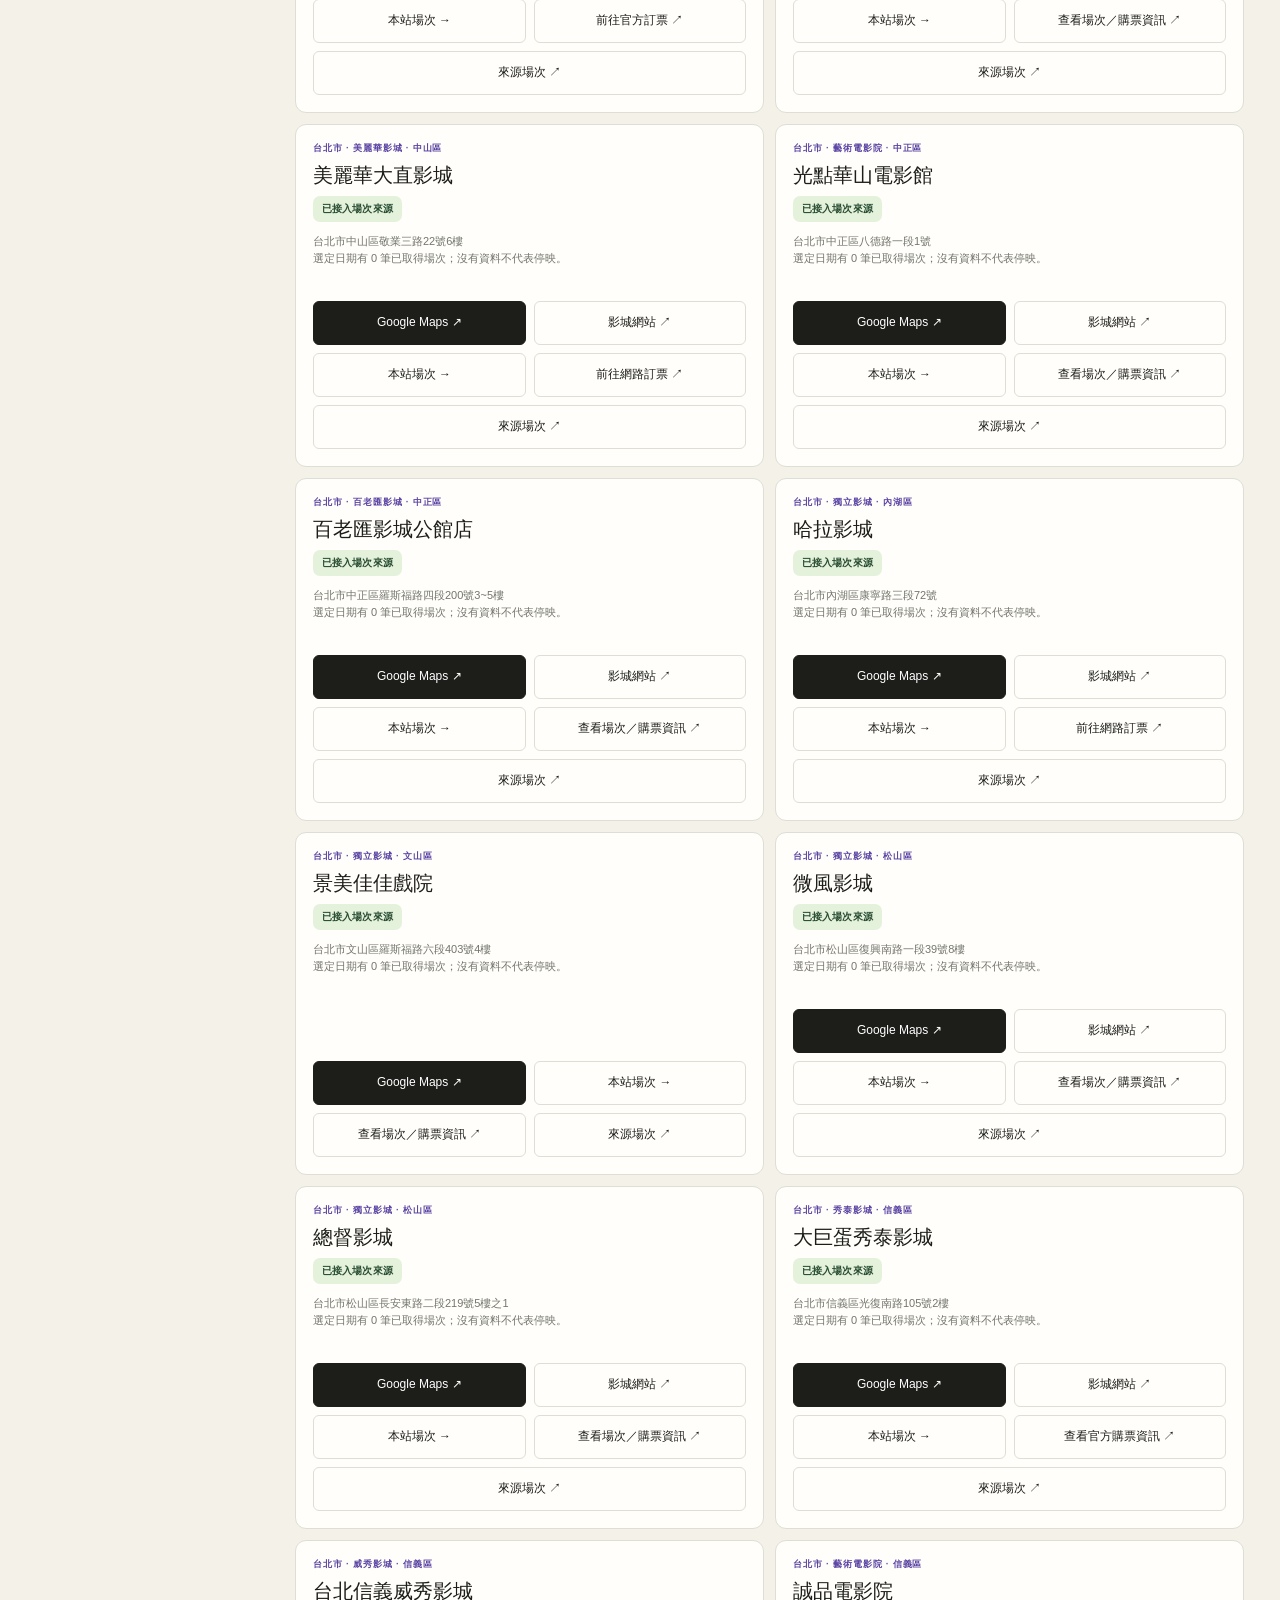
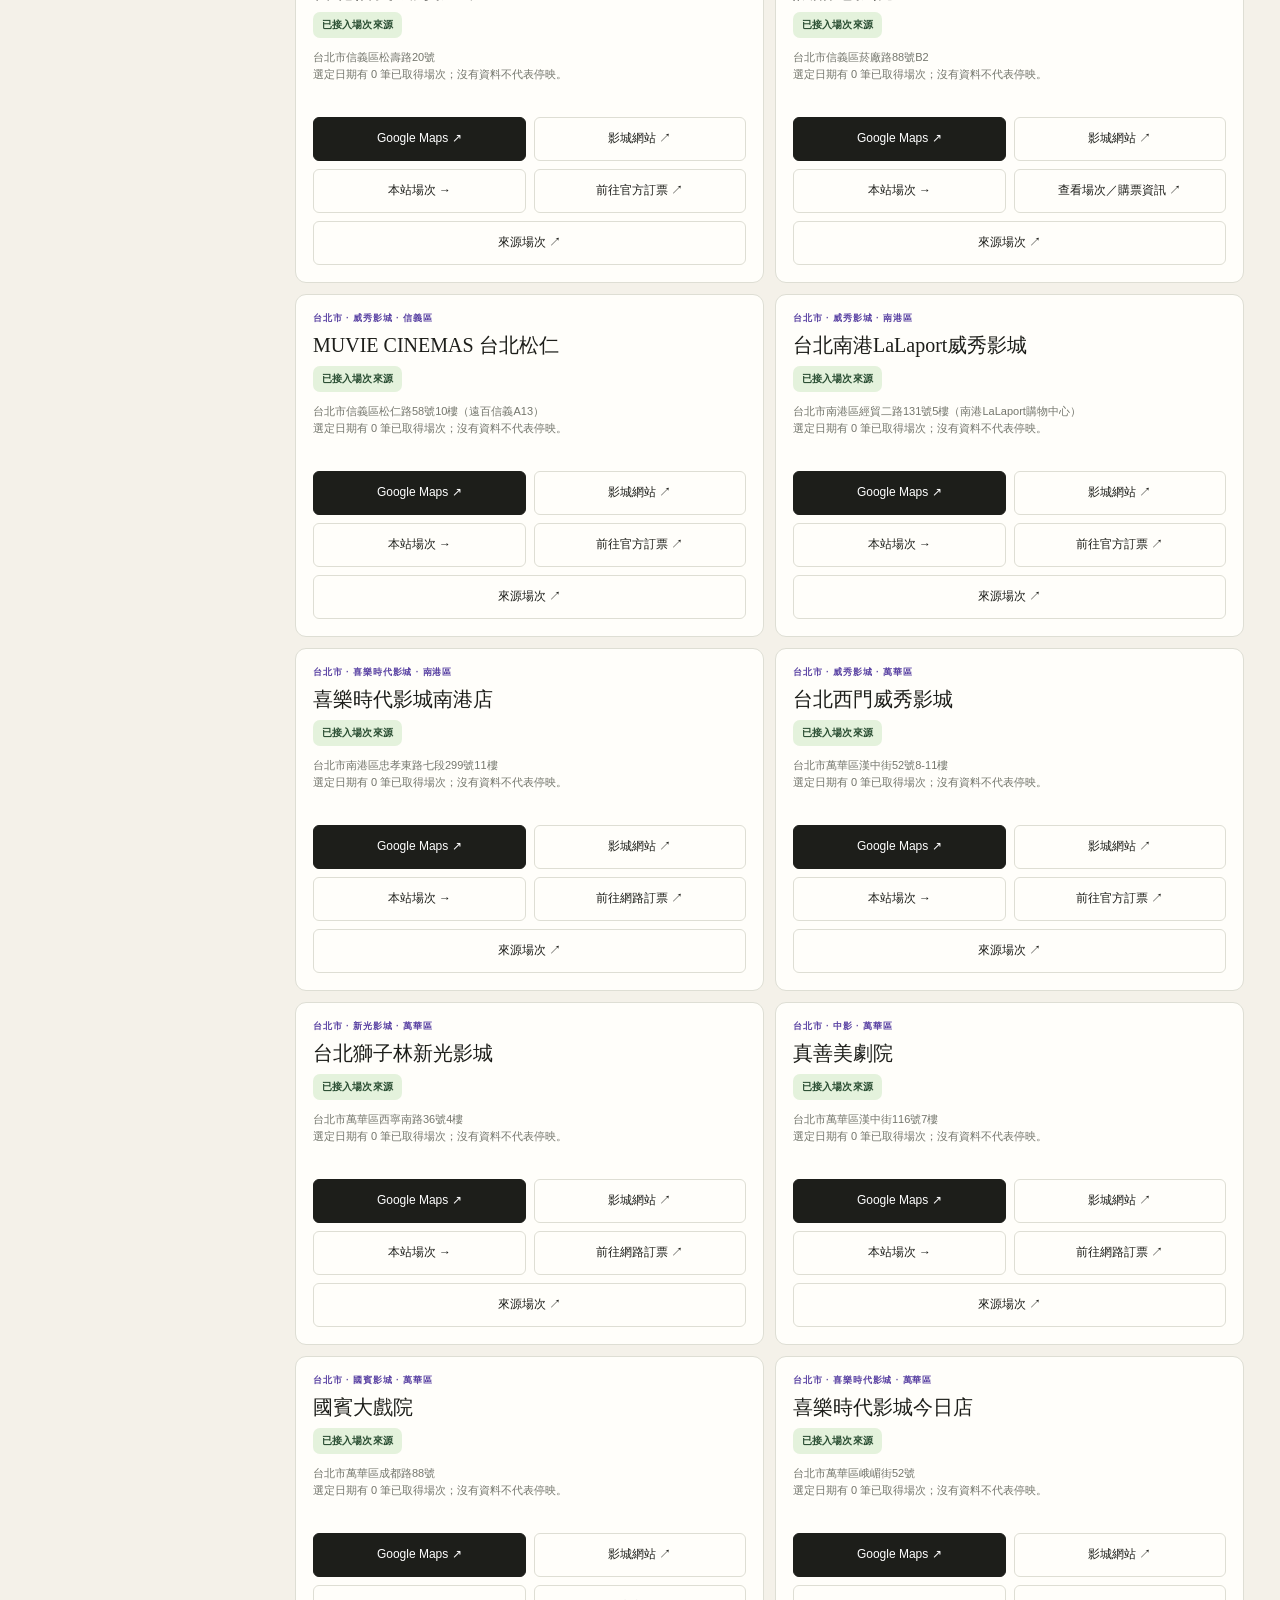
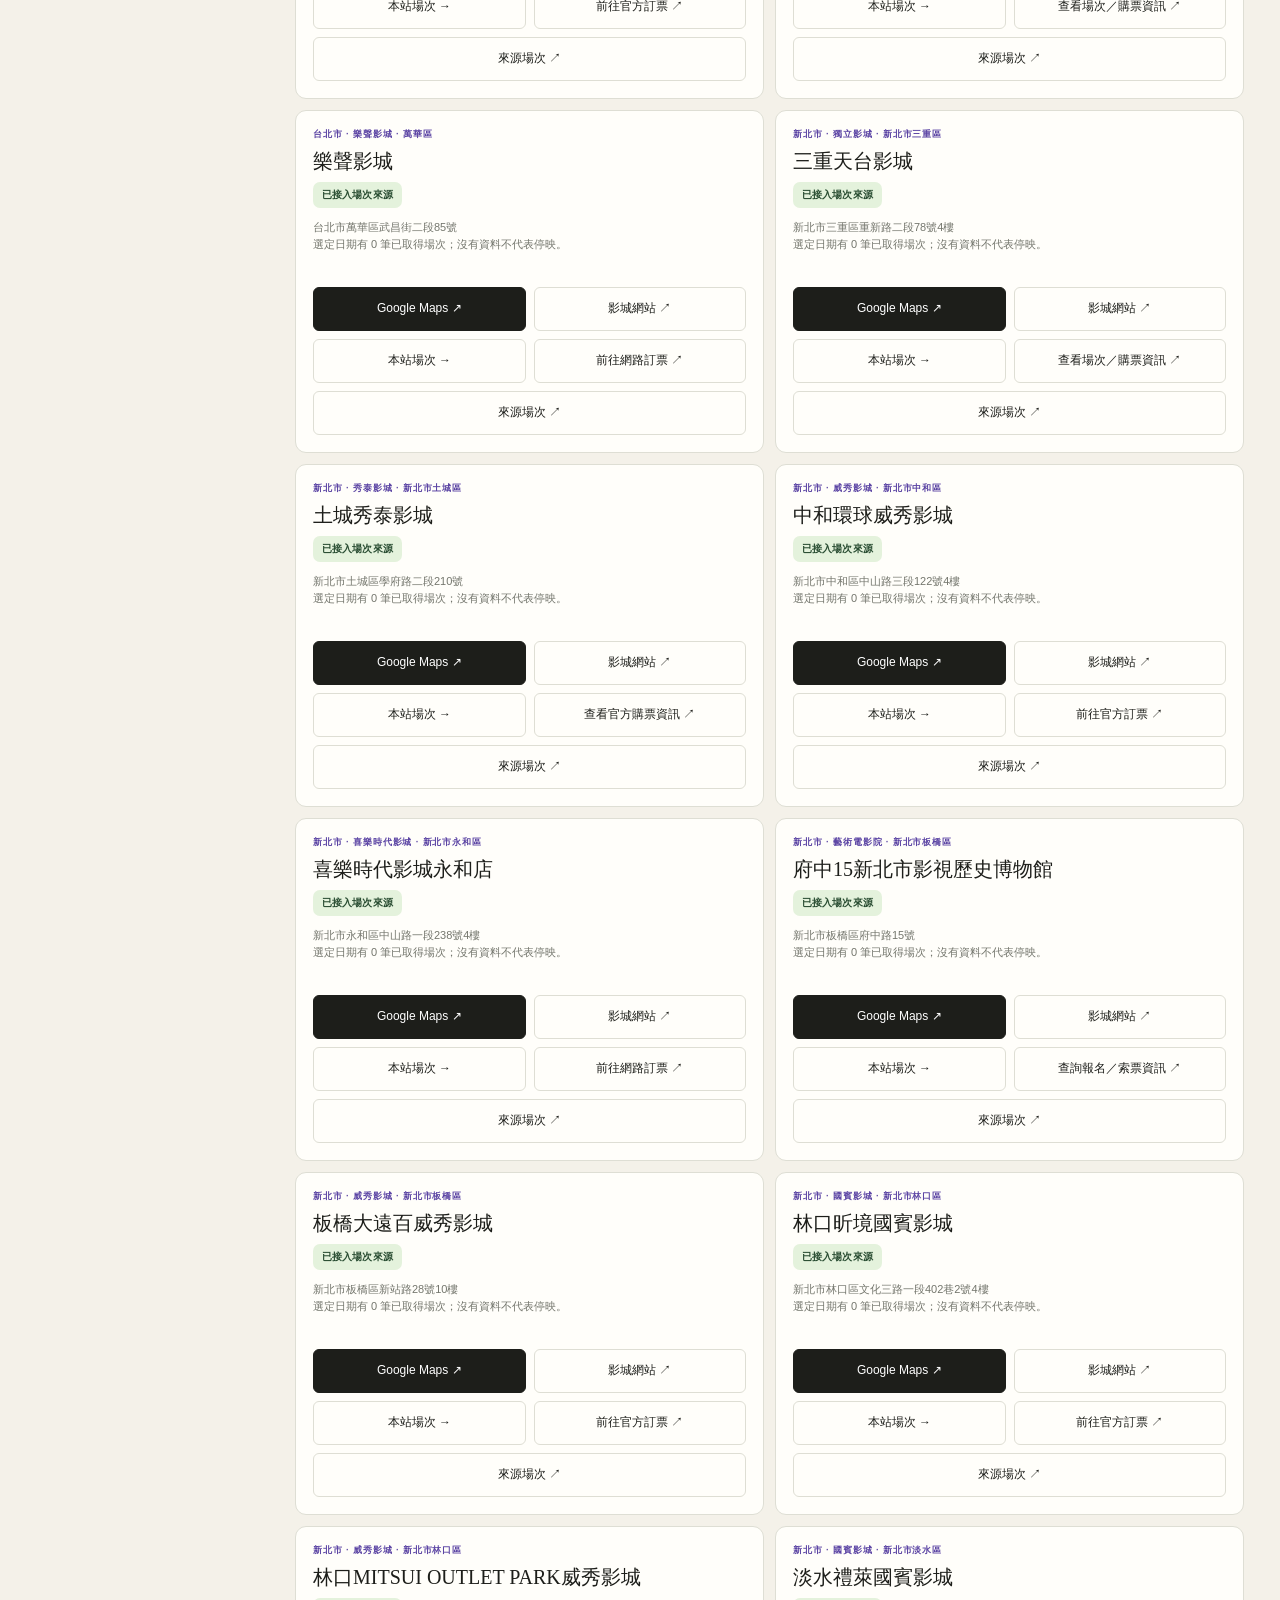
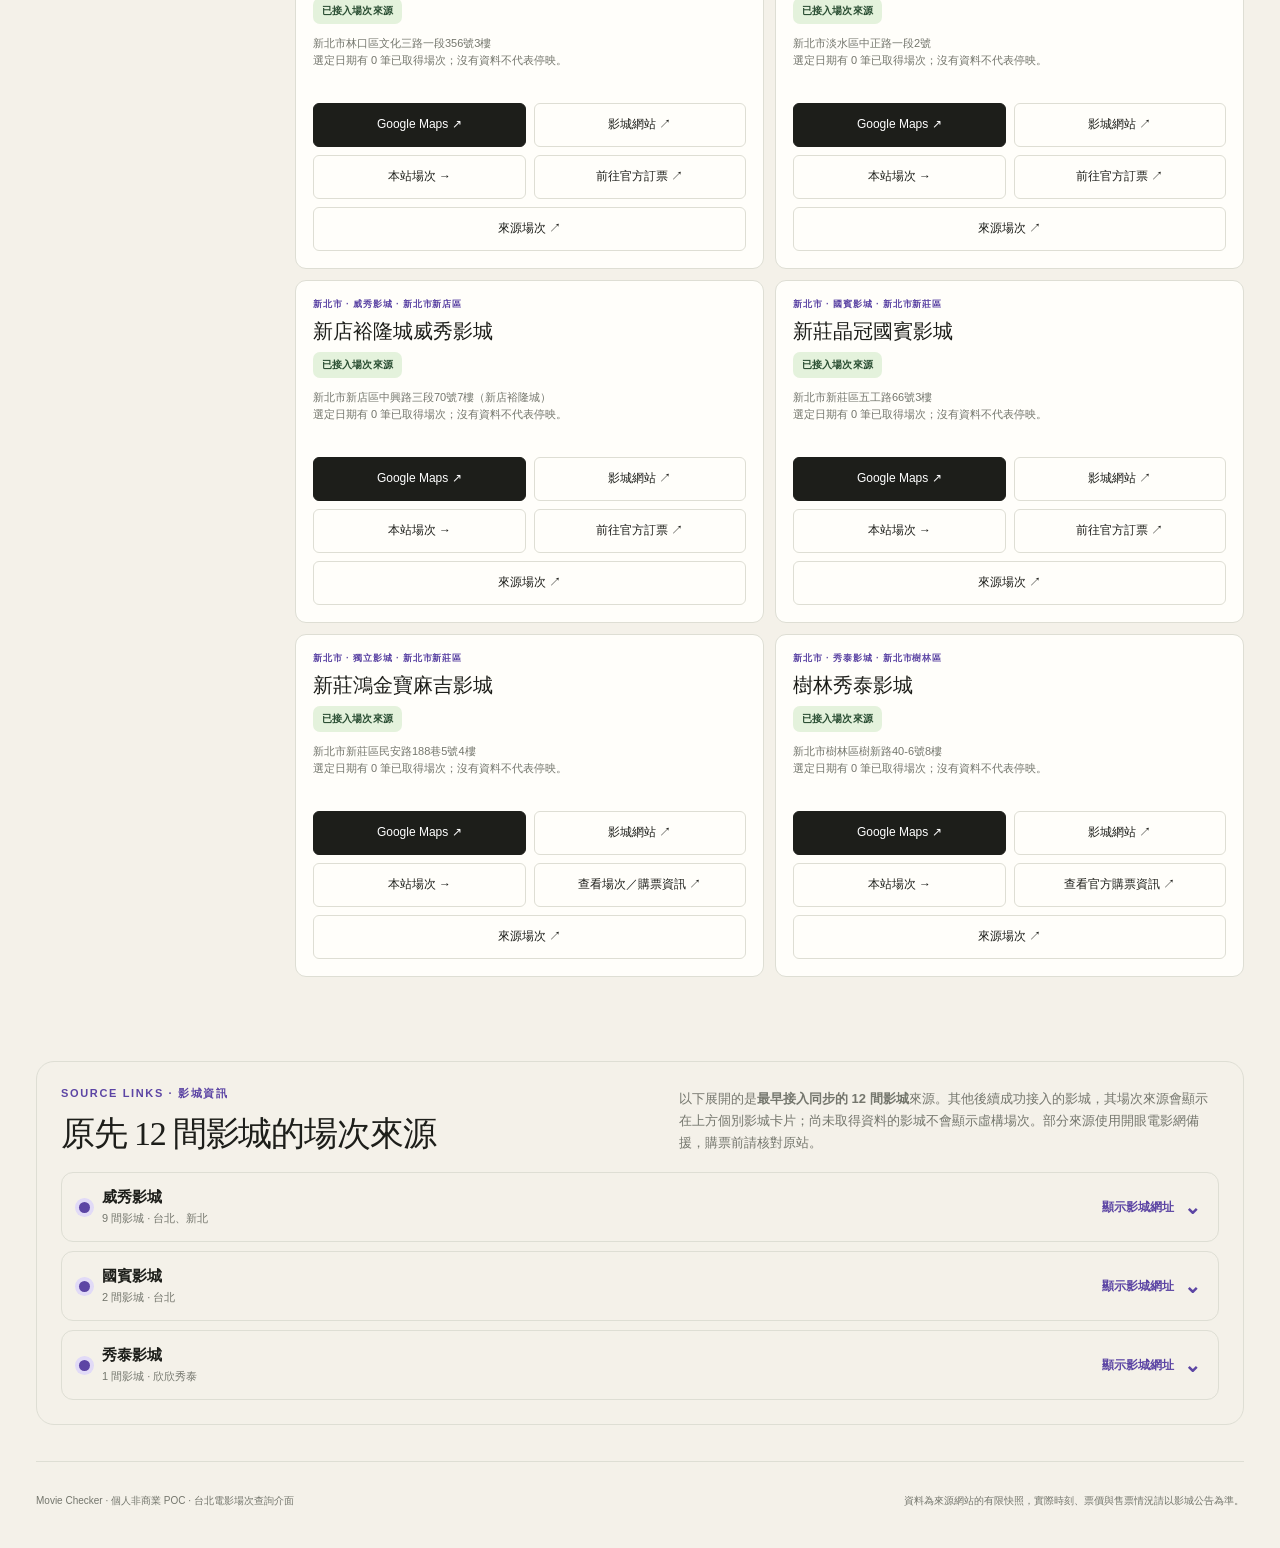
==== commit 310ef82e: "Simplify cinema and map search labels; mark irrelevant format selector" ====
--- a/cinemas.html
+++ b/cinemas.html
@@ -88,10 +88,10 @@
           <h2 id="filter-title">縮小選擇</h2>
           <div class="filter-controls">
             <details class="movie-picker" id="movie-picker"><summary>選擇電影（可多選）<span id="movie-selection-status">全部電影／版本</span></summary><div class="movie-picker-body"><button class="movie-clear" id="movie-clear" type="button">取消電影勾選</button><p class="movie-picker-note">列出已取得資料中所有日期、影城與版本的電影。勾選後跨日期顯示該電影的未開演場次；取消勾選後恢復按日期查看。下列數量為符合其他篩選的跨日期場次數。</p><div class="movie-options" id="movie-options" role="group" aria-label="選擇電影與版本"></div></div></details>
-            <label class="field query-field"><span>關鍵字搜尋（選填）</span><input id="query" type="search" placeholder="片名可直接勾選；也可搜尋影城或地址" autocomplete="off"></label>
+            <label class="field query-field"><span>搜尋影城或地點</span><input id="query" type="search" placeholder="影城名稱、行政區或地址" autocomplete="off"></label>
             <label class="field"><span>行政區</span><select id="district"><option value="">全部行政區</option></select></label>
             <label class="field"><span>影城</span><select id="cinema"><option value="">全部追蹤影城</option></select></label>
-            <label class="field"><span>放映版本</span><select id="format"><option value="">全部版本</option></select></label>
+            <label class="field format-field"><span>放映版本</span><select id="format"><option value="">全部版本</option></select></label>
           </div>
           <button id="clear" class="clear-button" type="button">清除篩選</button>
           <p class="filter-foot">影城清單未涵蓋台北市全部戲院。海報取自官方電影頁，點圖可查看電影資料；未配對或載入失敗時顯示暫無海報。</p>
--- a/app.css
+++ b/app.css
@@ -225,7 +225,7 @@
 .page-movies .live-source-section,.page-movies #personal-import,.page-movies .demo-section-title,.page-movies .toolbar,.page-movies .layout{display:none;}
 .page-showtimes .movie-explorer,.page-showtimes .live-source-section{display:none;}
 .page-movies .advanced-import,.page-cinemas .advanced-import,.page-map .advanced-import{display:none;}
-.advanced-import{margin:24px 0;border:1px solid var(--line);border-radius:11px;background:var(--card);}
+.advanced-import{display:none!important;margin:24px 0;border:1px solid var(--line);border-radius:11px;background:var(--card);}
 .advanced-import>summary{cursor:pointer;font-size:13px;font-weight:750;padding:16px 19px;color:var(--ink);}
 .advanced-import>summary:hover{color:var(--purple);}
 .advanced-import #personal-import{margin:0!important;border:none!important;border-top:1px solid var(--line)!important;}
@@ -256,3 +256,57 @@
 .page-cinemas .venue-actions a{white-space:normal}
 .page-map #map-place-list{max-height:520px;overflow-y:auto}
 @media(max-width:700px){.page-map #map-place-list{max-height:290px}}
+
+/* Read-only synchronization diagnostics stay collapsed until visitors request details. */
+.developer-details{margin:12px 0 18px;border:1px solid var(--line);border-radius:11px;background:var(--card);overflow:hidden;}
+.developer-details>summary{padding:12px 16px;cursor:pointer;list-style:none;color:var(--muted);font-size:12px;font-weight:650;display:flex;justify-content:space-between;align-items:center;}
+.developer-details>summary::-webkit-details-marker{display:none;}
+.developer-details>summary::after{content:'⌄';font-size:18px;transition:transform .2s;}
+.developer-details[open]>summary::after{transform:rotate(180deg);}
+.developer-details>summary:focus-visible{outline:3px solid var(--purple);outline-offset:-3px;}
+.developer-details #source-health{padding:12px 16px;border-top:1px solid var(--line);white-space:pre-line;max-height:280px;overflow-y:auto;font-size:11px;line-height:1.7;margin:0;}
+.page-map .developer-details{display:none;}
+
+/* UX pass: showtimes first, one clear calendar, readable filters and comfortable tap targets. */
+.page-showtimes .showtimes-date-toolbar { align-items:flex-end; gap:16px; }
+.page-showtimes .showtimes-date-toolbar .date-strip { flex:1 1 0; min-width:0; }
+.page-showtimes .date-button { min-height:74px; min-width:100px; }
+.page-showtimes .date-button small { display:block; margin-top:5px; font-size:11px; line-height:1.25; color:var(--muted); }
+.page-showtimes .date-button[aria-pressed="true"] small { color:var(--acid); }
+.page-showtimes .date-jump { flex:0 0 180px; display:flex; flex-direction:column; gap:6px; color:var(--ink); font-size:12px; font-weight:700; }
+.page-showtimes .date-jump input { width:100%; min-height:44px; padding:8px 11px; border:1px solid var(--line); border-radius:9px; background:var(--card); color:var(--ink); font-size:14px; }
+.page-showtimes .date-jump input:focus-visible { outline-offset:2px; }
+.page-showtimes .filter-disclosure>summary { display:flex; flex-direction:column; align-items:flex-start; gap:4px; position:relative; padding-right:24px; list-style:none; cursor:pointer; font:500 21px/1.3 var(--serif); }
+.page-showtimes .filter-disclosure>summary::-webkit-details-marker { display:none; }
+.page-showtimes .filter-disclosure>summary::after { content:'⌄'; position:absolute; top:0; right:0; font:700 20px/1 sans-serif; color:var(--purple); transition:transform .15s ease; }
+.page-showtimes .filter-disclosure[open]>summary::after { transform:rotate(180deg); }
+.page-showtimes .filter-disclosure>summary span { font:500 11px/1.5 "Noto Sans TC","PingFang TC",sans-serif; color:var(--muted); }
+.page-showtimes .filter-disclosure[open]>summary { margin-bottom:12px; }
+.page-showtimes .field input,.page-showtimes .field select { font-size:14px; min-height:42px; }
+.page-showtimes .sort-details { margin:0 0 12px; font-size:12px; color:var(--muted); }
+.page-showtimes .sort-details>summary { display:inline-block; padding:5px 0; cursor:pointer; color:var(--purple); font-size:12px; font-weight:700; }
+.page-showtimes .sort-details p { margin:6px 0 0; line-height:1.65; }
+.page-showtimes .screening-actions .action-link { min-height:44px; padding:10px 12px; font-size:12px; }
+.page-showtimes .screening-actions .map-quick-link { font-size:12px; }
+.page-cinemas .venue-actions a { flex:1 1 142px; min-height:44px; padding:10px 9px; font-size:12px; line-height:1.45; }
+@media (hover:hover) {
+  .page-showtimes .date-button:hover { border-color:var(--purple); }
+  .page-showtimes .sort-details>summary:hover { text-decoration:underline; }
+  .page-showtimes .filter-disclosure>summary:hover { color:var(--purple); }
+  .page-cinemas .venue-actions a:hover { border-color:var(--purple); background:var(--paper); }
+}
+@media (max-width:620px) {
+  .page-showtimes .showtimes-date-toolbar { display:flex; flex-direction:column; align-items:stretch; gap:8px; }
+  .page-showtimes .showtimes-date-toolbar .date-strip { width:100%; flex:auto; }
+  .page-showtimes .date-jump { width:100%; flex:auto; display:grid; grid-template-columns:1fr minmax(160px,1.4fr); gap:12px; align-items:center; }
+  .page-showtimes .date-button { min-width:96px; min-height:72px; }
+  .page-showtimes .filters { margin-top:2px; padding:16px; }
+  .page-showtimes .filter-disclosure>summary { min-height:44px; justify-content:center; }
+  .page-showtimes .clear-button { min-height:44px; font-size:13px; }
+  .page-showtimes .field input,.page-showtimes .field select { min-height:44px; }
+  .page-showtimes .screening-card { gap:10px; }
+  .page-cinemas .venue-actions a { flex-basis:130px; }
+}
+@media (prefers-reduced-motion:reduce) {
+  .page-showtimes .filter-disclosure>summary::after { transition:none; }
+}
--- a/movie-pages.css
+++ b/movie-pages.css
@@ -51,3 +51,19 @@
 @media(max-width:1080px){.film-grid{grid-template-columns:repeat(4,minmax(0,1fr))}}
 @media(max-width:770px){.movie-explorer{padding:16px}.film-grid{grid-template-columns:repeat(3,minmax(0,1fr))}.film-explorer-kicker{display:none}.film-session{grid-template-columns:1fr}.film-session-actions{justify-content:flex-start}.film-venue-guide{text-align:left}}
 @media(max-width:530px){.film-grid{grid-template-columns:repeat(2,minmax(0,1fr));gap:11px}.film-tile-info{padding:10px}.film-detail-head{grid-template-columns:96px minmax(0,1fr);gap:12px}.film-detail-head .poster{width:96px;height:144px}.film-detail-head h3{font-size:23px}.film-session-actions a{flex:1;text-align:center}.film-explorer-head{display:block}}
+
+/* UX polish: consistent, reachable actions without losing the editorial poster grid. */
+.film-tile-cta { display:inline-flex; align-items:center; min-height:44px; padding:6px 0; font-size:12px; line-height:1.45; }
+.film-date-tabs button { min-height:44px; font-size:13px; }
+.film-session-actions a { display:inline-flex; align-items:center; justify-content:center; min-height:44px; font-size:12px; }
+.film-venue-select select { min-height:44px; font-size:14px; }
+.film-tools input,.film-tools select { min-height:44px; font-size:14px; }
+@media (hover:hover) {
+  .film-tile:hover { border-color:var(--purple); }
+  .film-tile-cta:hover { text-decoration:underline; }
+}
+@media(max-width:530px) {
+  .film-tile-info { min-height:128px; }
+  .film-tile-title { font-size:14px; line-height:1.45; }
+  .film-session-actions { width:100%; }
+}
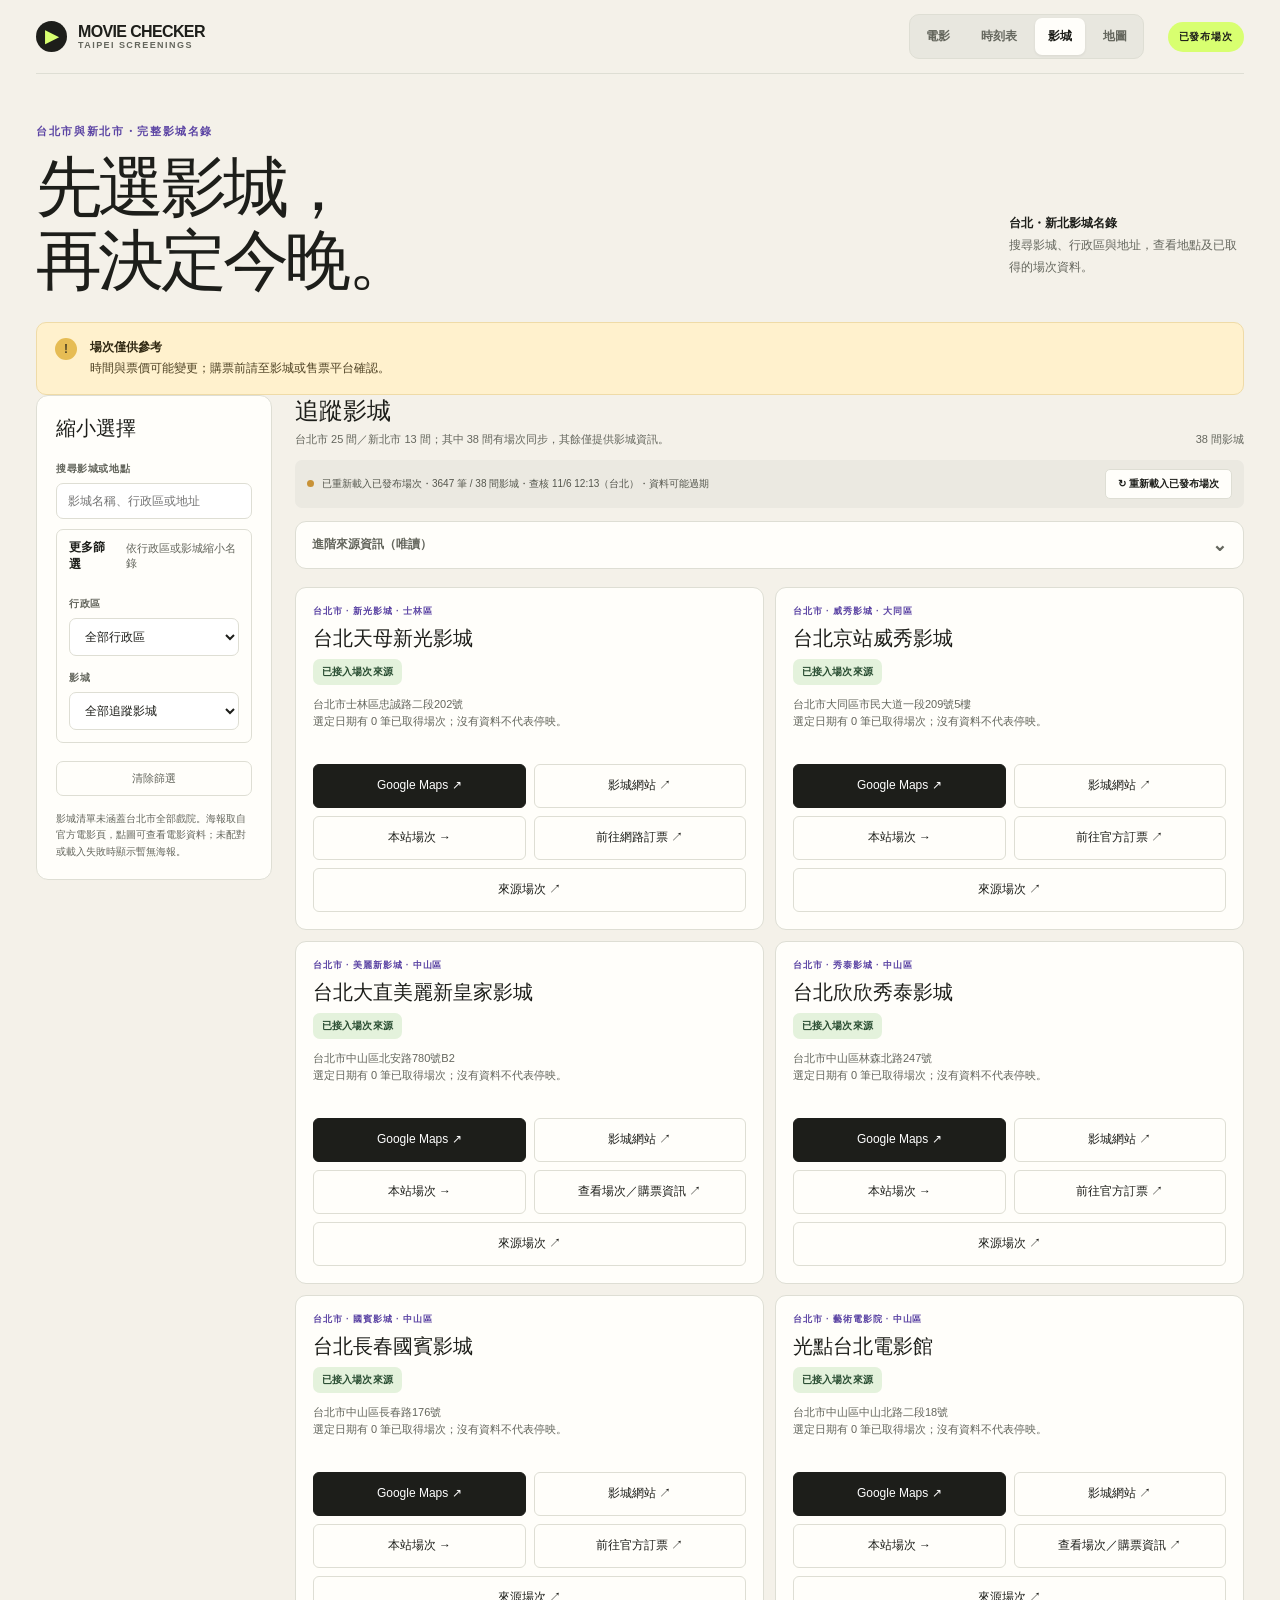
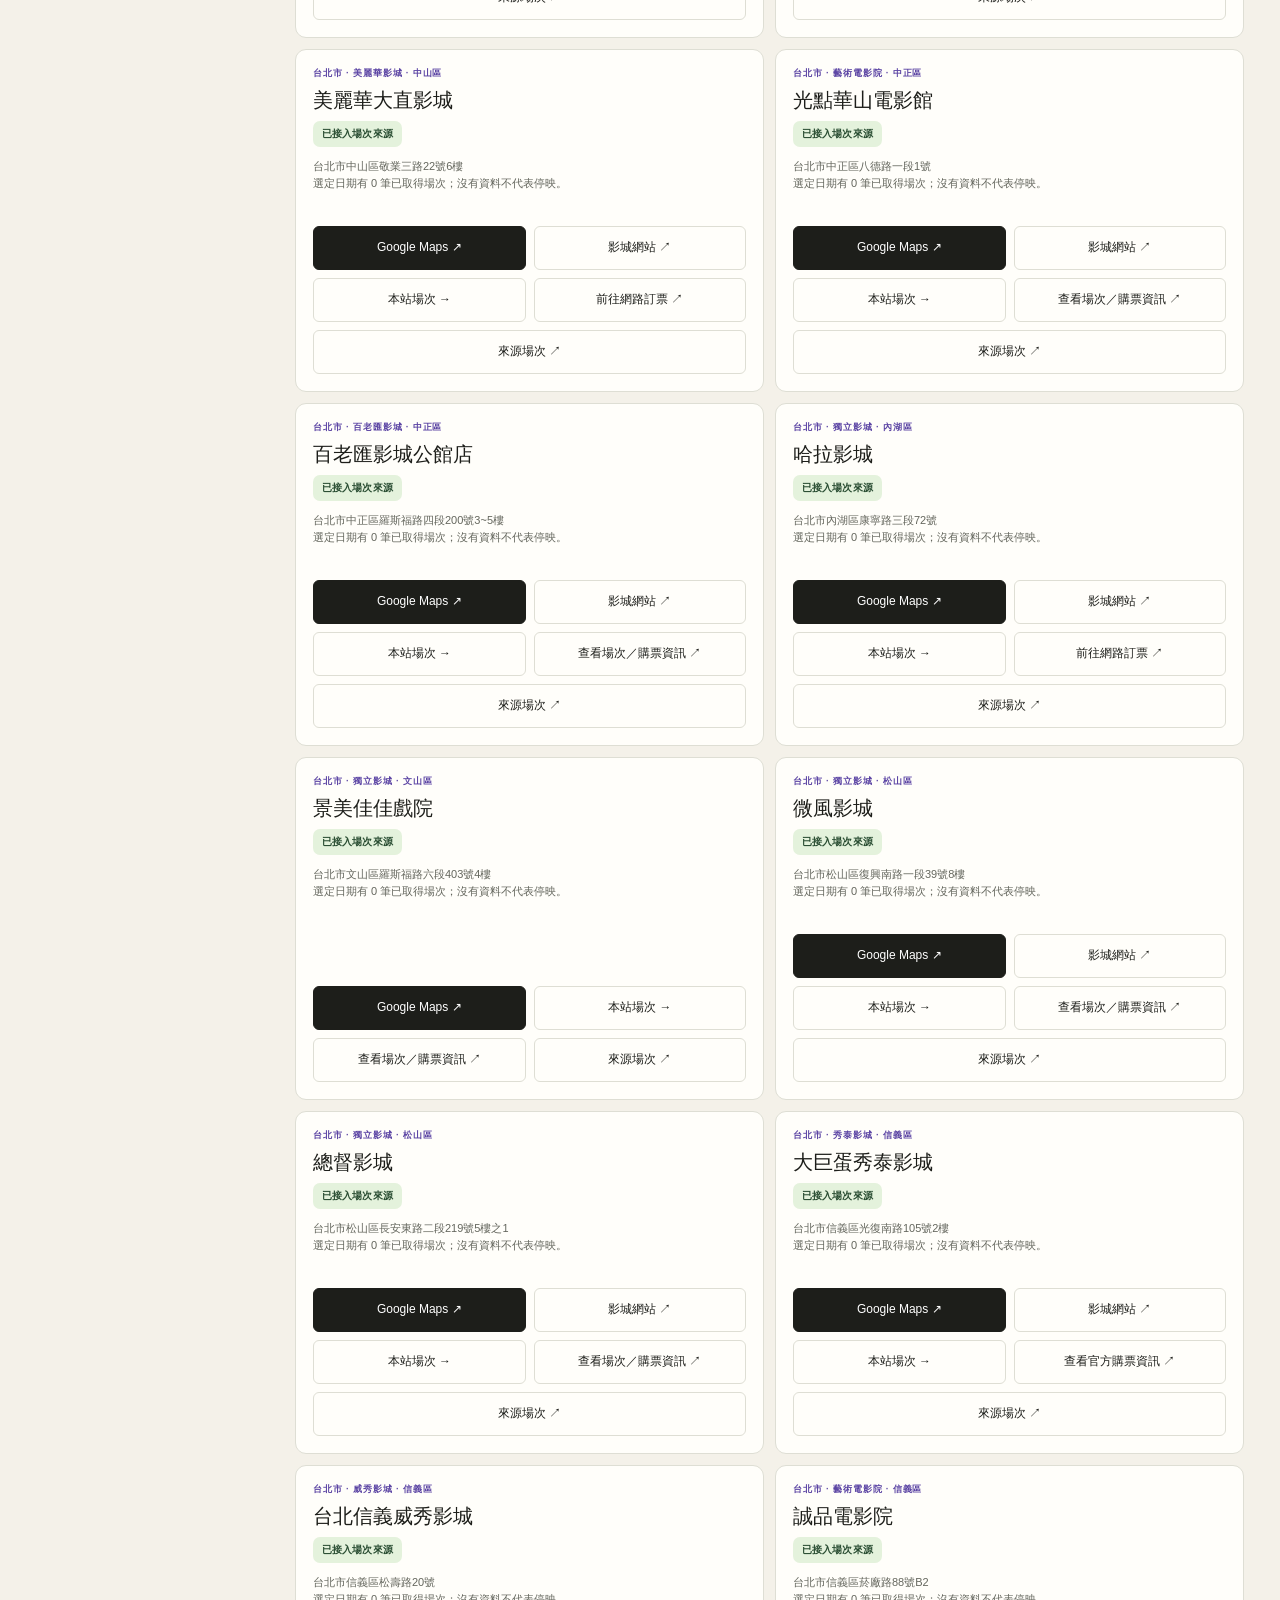
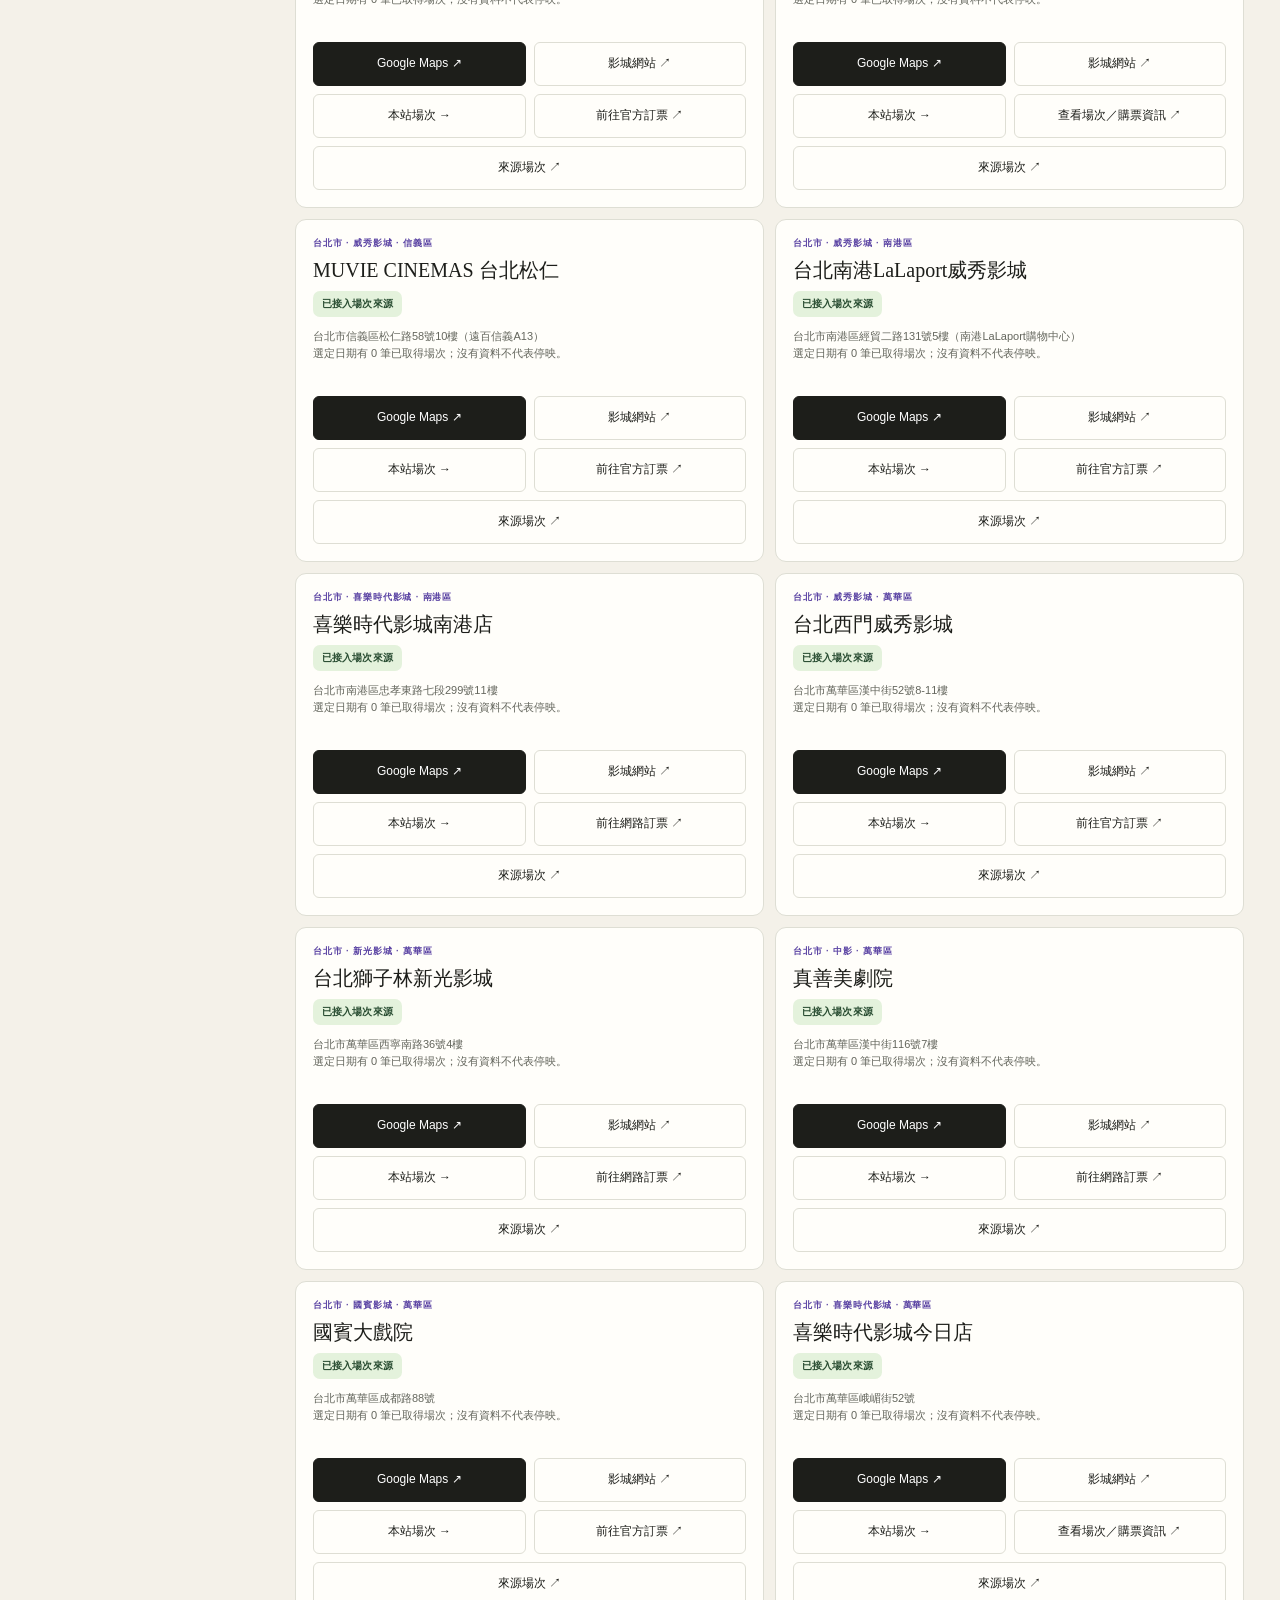
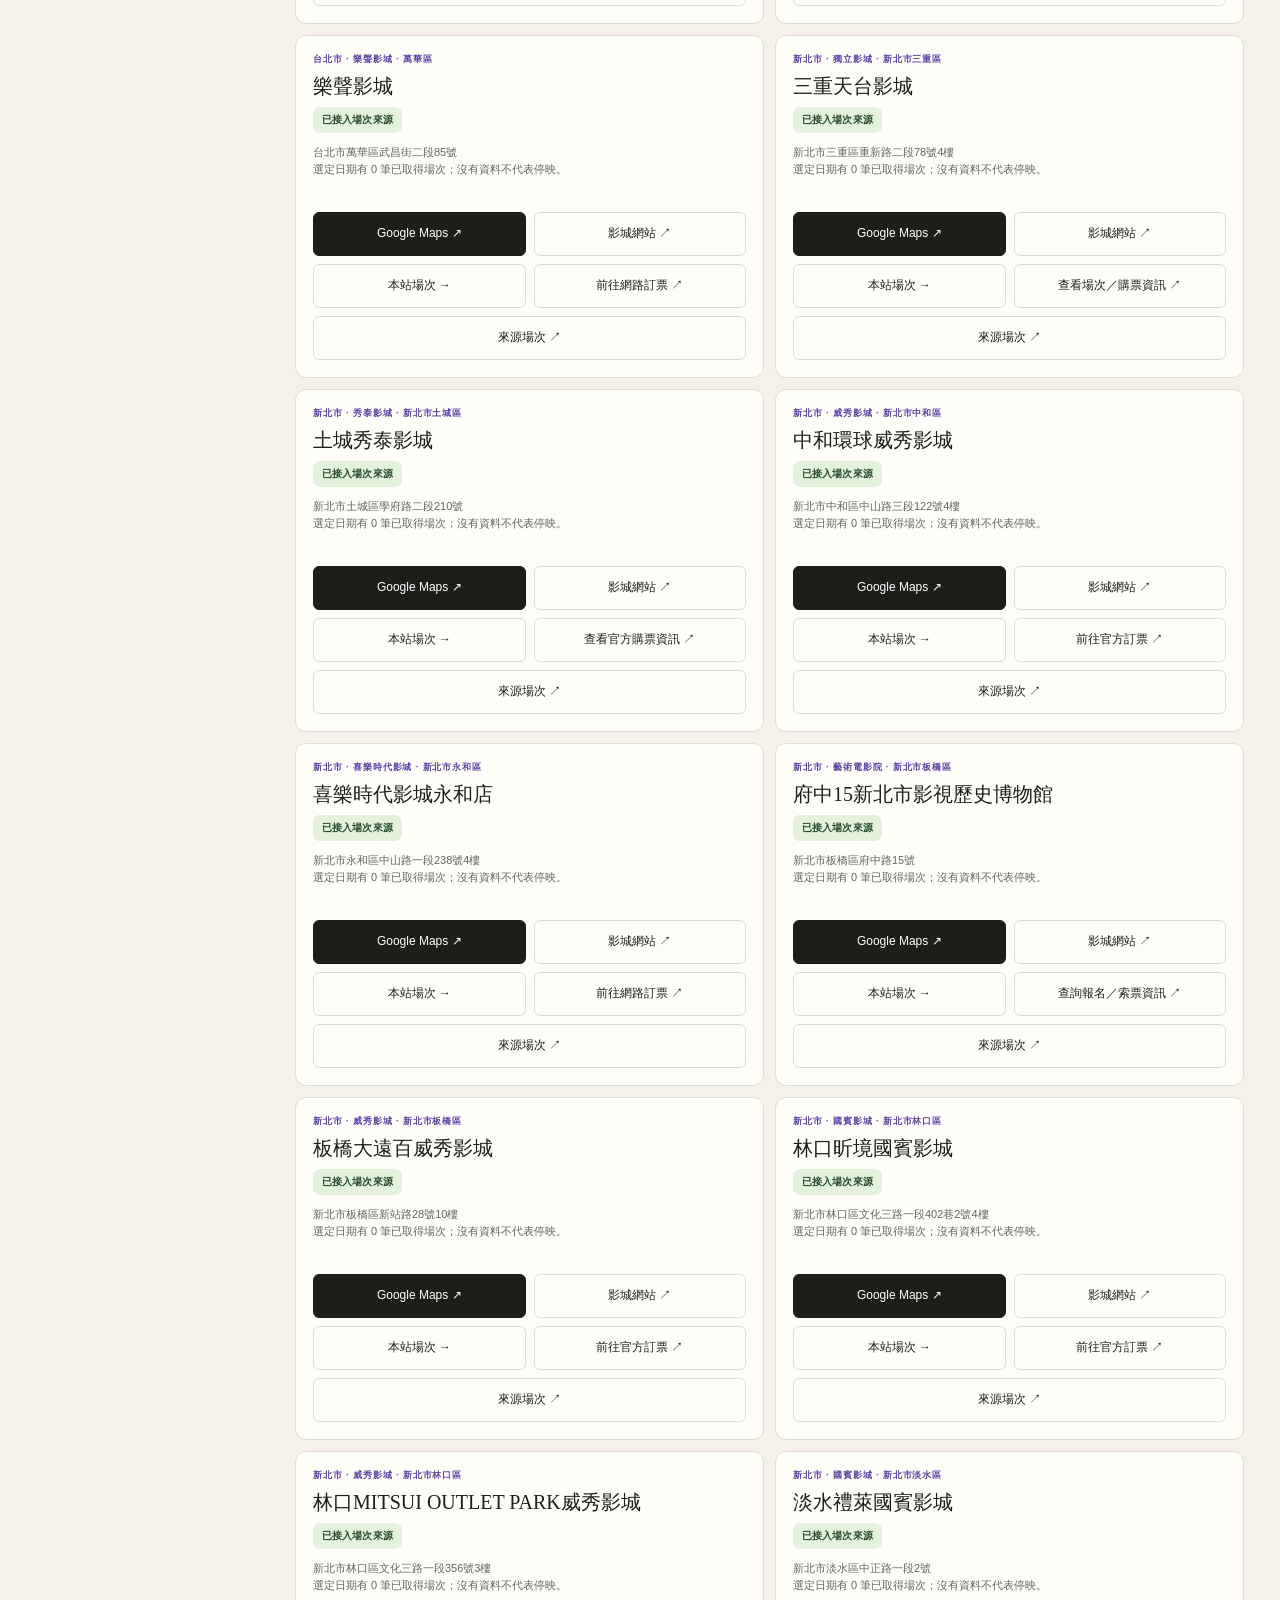
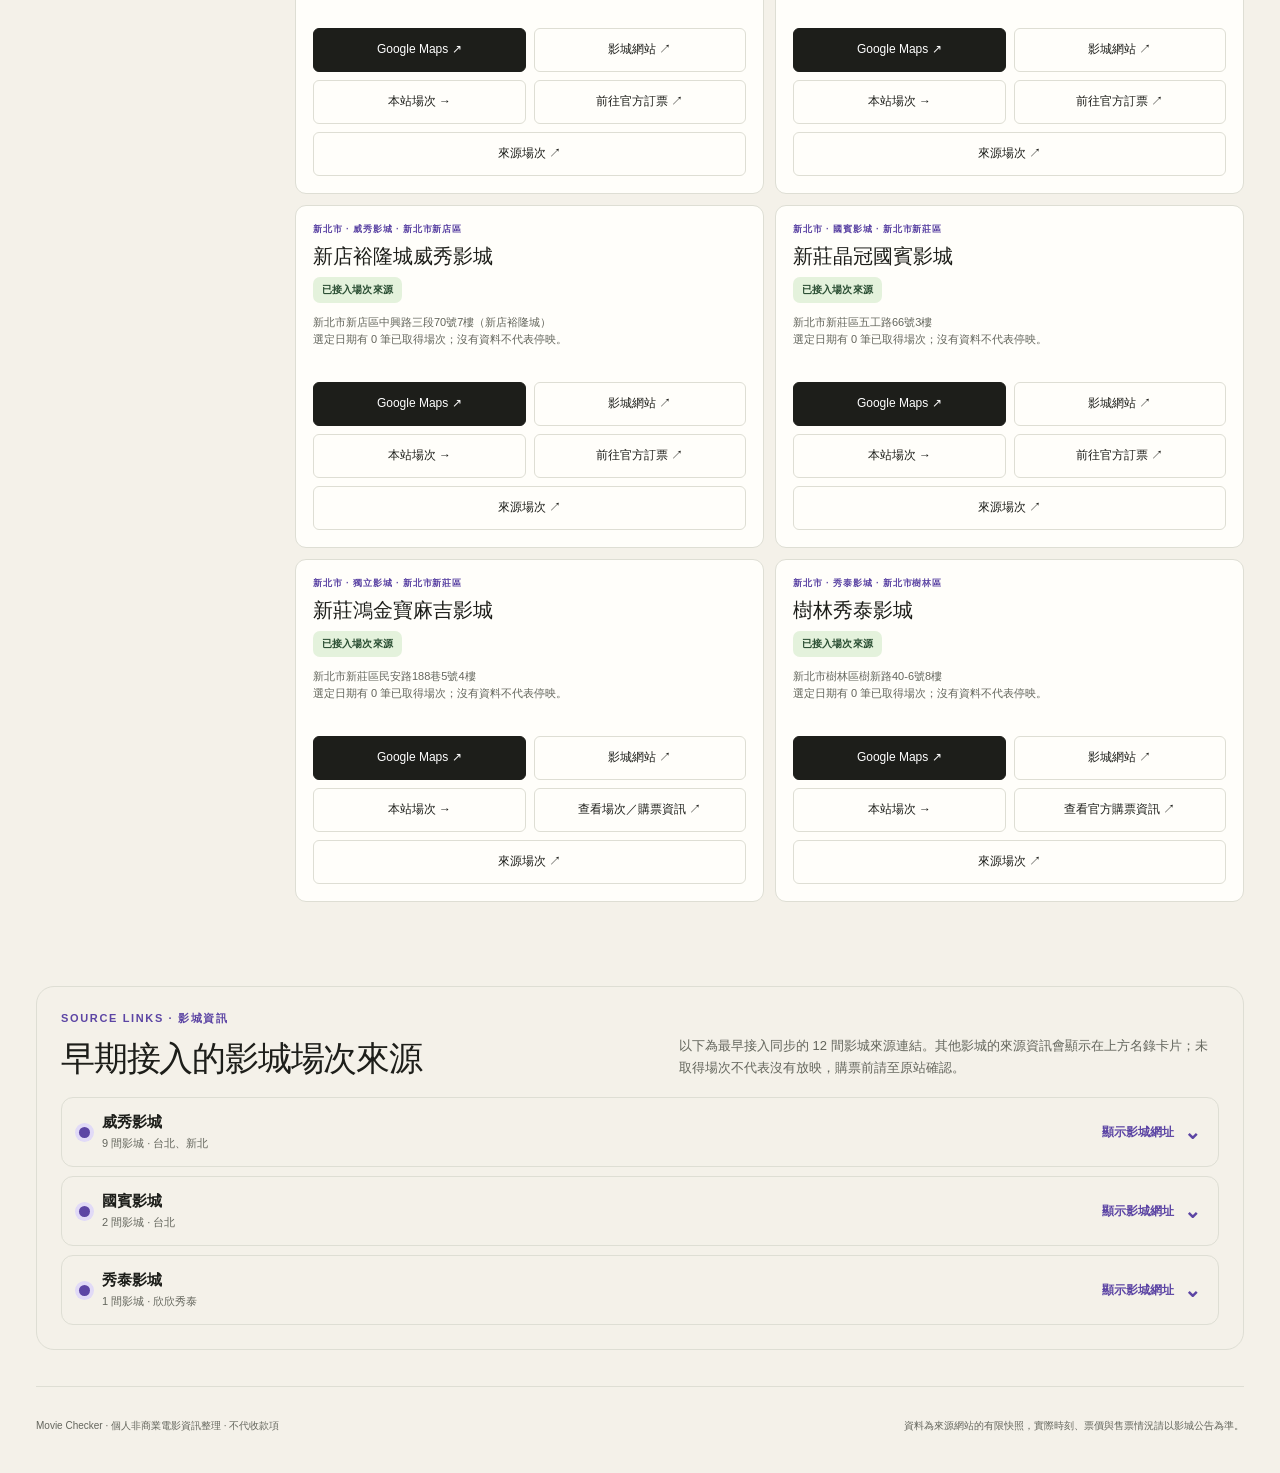
==== commit 0557aca1: "Fix final Movie Checker UX review findings" ====
--- a/cinemas.html
+++ b/cinemas.html
@@ -35,12 +35,12 @@
           <p class="eyebrow">台北市與新北市・完整影城名錄</p>
           <h1 id="main-title">先選影城，<br>再決定今晚。</h1>
         </div>
-        <p class="hero-note"><strong>個人非商業 POC · 台北及鄰近地區</strong><br>彙整台北市 25 間、新北市 13 間影城的資料與地點；其中只有 12 間已接入場次更新，未接入者提供外部影城網站與地圖。 本站不代收款項。</p>
+        <p class="hero-note"><strong>台北・新北影城名錄</strong><br>搜尋影城、行政區與地址，查看地點及已取得的場次資料。</p>
       </section>
 
       <aside class="demo-banner" aria-label="場次資料說明">
         <span class="demo-icon" aria-hidden="true">!</span>
-        <div><b>場次資訊僅供參考</b>放映時間可能變更，請於影城或售票平台確認最新時間、票價與可購買狀態。</div>
+        <div><b>場次僅供參考</b>時間與票價可能變更；購票前請至影城或售票平台確認。</div>
       </aside>
 
       
@@ -52,7 +52,7 @@
       <h2 id="film-explorer-title">上映電影與線上訂票</h2>
       <p>選擇電影即可進入專屬頁面，比較不同影城的上映日期、時刻與票價參考，並開啟影城官方售票入口。</p>
     </div>
-    <span class="film-explorer-kicker">台北／新北 · 12 間影城</span>
+    <span class="film-explorer-kicker">正在讀取影城場次</span>
   </div>
   <div id="film-tools" class="film-tools">
     <label class="film-search-label" for="film-search">搜尋電影<input id="film-search" type="search" placeholder="輸入電影名稱" autocomplete="off"></label>
@@ -65,7 +65,7 @@
 </section>
 <div class="page-jump-grid" aria-label="其他瀏覽方式">
   <a href="./showtimes.html"><strong>依時間找場次 →</strong><span>按日期、時間、版本比較所有影城的未開演場次。</span></a>
-  <a href="./cinemas.html"><strong>依影城查看 →</strong><span>瀏覽台北、新北 38 間影城的資訊與場次。</span></a>
+  <a href="./cinemas.html"><strong>依影城查看 →</strong><span>瀏覽台北、新北影城的資訊與已取得場次。</span></a>
   <a href="./map.html"><strong>地圖找影城 →</strong><span>依區域找到附近的影城，查看地點與進一步的場次。</span></a>
 </div>
 
@@ -89,8 +89,7 @@
           <div class="filter-controls">
             <details class="movie-picker" id="movie-picker"><summary>選擇電影（可多選）<span id="movie-selection-status">全部電影／版本</span></summary><div class="movie-picker-body"><button class="movie-clear" id="movie-clear" type="button">取消電影勾選</button><p class="movie-picker-note">列出已取得資料中所有日期、影城與版本的電影。勾選後跨日期顯示該電影的未開演場次；取消勾選後恢復按日期查看。下列數量為符合其他篩選的跨日期場次數。</p><div class="movie-options" id="movie-options" role="group" aria-label="選擇電影與版本"></div></div></details>
             <label class="field query-field"><span>搜尋影城或地點</span><input id="query" type="search" placeholder="影城名稱、行政區或地址" autocomplete="off"></label>
-            <label class="field"><span>行政區</span><select id="district"><option value="">全部行政區</option></select></label>
-            <label class="field"><span>影城</span><select id="cinema"><option value="">全部追蹤影城</option></select></label>
+            <details class="directory-filter-disclosure" id="directory-filter-disclosure" open><summary>更多篩選<span>依行政區或影城縮小名錄</span></summary><div class="directory-filter-options"><label class="field"><span>行政區</span><select id="district"><option value="">全部行政區</option></select></label><label class="field"><span>影城</span><select id="cinema"><option value="">全部追蹤影城</option></select></label></div></details>
             <label class="field format-field"><span>放映版本</span><select id="format"><option value="">全部版本</option></select></label>
           </div>
           <button id="clear" class="clear-button" type="button">清除篩選</button>
@@ -129,12 +128,12 @@
     <textarea id="personal-showtimes-paste" rows="5" aria-describedby="personal-import-help" placeholder="cinemaId,title,date,time,format" style="width:100%;max-width:100%;padding:10px;border:1px solid var(--line);border-radius:7px;font:inherit;font-size:13px;"></textarea>
     <button id="personal-import-paste-button" type="button" class="refresh-button" style="margin:8px 0 0;">預覽貼上的場次</button>
   </details>
-  <p id="personal-import-help" style="margin:10px 0 0;font-size:13px;">CSV 欄位：cinemaId,title,date,time,format（台北時間）。支援本站追蹤的 12 間影城、最多 2,000 筆，來源連結使用網站現有的官方場次入口。</p>
+  <p id="personal-import-help" style="margin:10px 0 0;font-size:13px;">CSV 欄位：cinemaId,title,date,time,format（台北時間）。cinemaId 須符合本站影城名錄；最多 2,000 筆，來源連結使用網站現有的影城資訊入口。</p>
   <p id="personal-import-status" role="status" aria-live="polite" style="margin:8px 0 0;font-weight:600;"></p>
 </section></details>
       <section class="live-source-section" id="live-showtimes" aria-labelledby="live-showtimes-title">
- <div class="live-source-heading"><div><p class="eyebrow">SOURCE LINKS · 影城資訊</p><h2 id="live-showtimes-title">原先 12 間影城的場次來源</h2></div>
- <p>以下展開的是<strong>最早接入同步的 12 間影城</strong>來源。其他後續成功接入的影城，其場次來源會顯示在上方個別影城卡片；尚未取得資料的影城不會顯示虛構場次。部分來源使用開眼電影網備援，購票前請核對原站。</p></div>
+ <div class="live-source-heading"><div><p class="eyebrow">SOURCE LINKS · 影城資訊</p><h2 id="live-showtimes-title">早期接入的影城場次來源</h2></div>
+ <p>以下為最早接入同步的 12 間影城來源連結。其他影城的來源資訊會顯示在上方名錄卡片；未取得場次不代表沒有放映，購票前請至原站確認。</p></div>
  <div class="cinema-source-accordion" aria-label="依影城集團展開網址"><details class="cinema-source-group">
  <summary><span class="cinema-source-summary-main"><span class="cinema-source-dot" aria-hidden="true"></span><span class="cinema-source-summary-text"><strong>威秀影城</strong><small>9 間影城 · 台北、新北</small></span></span><span class="cinema-source-action"><span class="cinema-source-action-label">顯示影城網址</span><span class="cinema-source-chevron" aria-hidden="true">⌄</span></span></summary>
  <div class="live-cinema-grid"><article class="live-cinema-card"><span class="live-cinema-meta">信義區</span><h4>台北信義威秀影城</h4><p>台北市信義區松壽路20號</p><a href="https://www.vscinemas.com.tw/theater/detail.aspx?id=1" target="_blank" rel="noopener noreferrer" aria-label="開啟台北信義威秀影城的威秀官方影城頁">威秀官方影城頁 ↗</a></article>
@@ -160,8 +159,8 @@
     </main>
 
     <footer>
-      <p>Movie Checker · 個人非商業 POC · 台北電影場次查詢介面</p>
-      <p>本站為個人非商業 POC。已載入來源快照時，場次仍可能更新或取消；請至原始影城場次頁核對。最終場次及售票資訊請以影城公告為準。</p>
+      <p>Movie Checker · 個人非商業電影資訊整理 · 不代收款項</p>
+      <p>已載入來源快照的場次仍可能更新或取消；請至影城官方場次頁核對，最終售票資訊以影城公告為準。</p>
     </footer>
   </div>
 
@@ -169,4 +168,4 @@
   
 
 
-</body></html>+</body></html>
--- a/app.css
+++ b/app.css
@@ -4,7 +4,7 @@
       --paper: #f4f1e9;
       --card: #fffefa;
       --ink: #1d1e1a;
-      --muted: #74766d;
+      --muted: #64665d;
       --line: #deded4;
       --acid: #d8ff70;
       --purple: #5c45a4;
@@ -147,7 +147,6 @@
       .shell { padding: 0 16px; }
       .topbar { height: 62px; }
       .top-links { gap: 12px; }
-      .top-links a:first-child { display: none; }
       .hero { display: block; padding: 34px 0 20px; }
       h1 { font-size: clamp(38px, 11vw, 54px); }
       .hero-note { max-width: none; padding: 13px 0 0; }
@@ -236,12 +235,35 @@
 .page-showtimes .page-data-summary-wrap,.page-cinemas .page-data-summary-wrap,.page-map .page-data-summary-wrap{display:none;}
 .page-cinemas .view-switch,.page-map .view-switch,.page-showtimes .view-switch{display:none;}
 .page-cinemas .toolbar,.page-map .toolbar{display:none;}
-.page-map #extra-date-field,.page-map #source-health{display:none!important;}
+.page-cinemas #extra-date-field,.page-map #extra-date-field,.page-map #source-health{display:none!important;}
 .page-cinemas .movie-picker,.page-map .movie-picker{display:none;}
 .page-cinemas #sort-control,.page-cinemas #sort-note,.page-map #sort-control,.page-map #sort-note{display:none!important;}
 .page-showtimes .movie-title a{text-decoration:none;}.page-showtimes .movie-title a:hover{text-decoration:underline;}
 .page-map .map-route-link{display:inline-block;margin-top:10px;padding:10px 12px;border-radius:7px;background:var(--ink);color:var(--acid);font-size:12px;font-weight:750;text-decoration:none;}
 .page-cinemas .live-source-section{background:transparent;}
+
+.directory-filter-disclosure{grid-column:1/-1;margin-top:10px;border:1px solid var(--line);border-radius:7px;background:var(--card);}
+.directory-filter-disclosure>summary{display:flex;justify-content:space-between;align-items:center;gap:12px;min-height:44px;padding:9px 12px;list-style:none;cursor:pointer;font-size:12px;font-weight:750;}
+.directory-filter-disclosure>summary::-webkit-details-marker{display:none;}
+.directory-filter-disclosure>summary span{color:var(--muted);font-size:11px;font-weight:500;}
+.directory-filter-options{padding:0 12px 12px;}
+.directory-filter-options .field:first-child{grid-column:auto;}
+.directory-filter-disclosure>summary:focus-visible{outline:3px solid var(--purple);outline-offset:-3px;}
+
+@media(max-width:620px){
+  .hero{display:block;padding:20px 0 12px;}
+  .hero .eyebrow{margin-bottom:7px;font-size:10px;}
+  h1{font-size:clamp(31px,8.2vw,38px);line-height:1.12;}
+  .hero-note{max-width:none;margin:8px 0 0;padding:0;font-size:11px;line-height:1.5;}
+  .hero-note strong{display:block;margin-bottom:2px;}
+  .demo-banner{gap:9px;padding:9px 11px;font-size:11px;line-height:1.45;}
+  .demo-icon{width:19px;height:19px;flex-basis:19px;}
+  .page-data-summary-wrap{margin:9px 0 2px;padding:8px 10px;gap:7px;}
+  .page-movies .movie-explorer{margin:10px 0 20px;padding:13px;}
+  .film-explorer-head h2{font-size:24px;}
+  .film-explorer-head p:not(.eyebrow){margin-top:6px;font-size:12px;line-height:1.5;}
+  .film-tools{gap:9px;margin:13px 0 10px;}
+}
 @media(max-width:760px){.topbar{align-items:flex-start;}.topbar .demo-label{display:none}.site-nav{width:100%;justify-content:space-between}.site-nav a{padding:9px;flex:1;text-align:center;font-size:11px}.hero{padding-top:26px}.page-jump-grid{grid-template-columns:1fr;}}
 
 /* Directory-only cinema entries are never represented as zero-film cinemas. */
@@ -310,3 +332,35 @@
 @media (prefers-reduced-motion:reduce) {
   .page-showtimes .filter-disclosure>summary::after { transition:none; }
 }
+
+/* Keep navigation and the primary controls inside narrow phone viewports. */
+@media (max-width:620px) {
+  .topbar { height:auto; min-height:0; align-items:center; }
+  .top-links { width:100%; min-width:0; flex:1 0 100%; }
+  .site-nav { width:100%; min-width:0; flex:1; }
+  .site-nav a { min-width:0; min-height:44px; padding:9px 8px; }
+}
+@media (max-width:420px) {
+  h1 { font-size:clamp(30px,8.2vw,36px); line-height:1.1; }
+  .filter-controls { grid-template-columns:minmax(0,1fr); }
+  .filter-controls > * { min-width:0; }
+  .page-showtimes .date-jump { grid-template-columns:minmax(0,1fr); }
+  .page-showtimes .date-jump input { min-width:0; }
+}
+@media (max-width:620px) {
+  .field input,.field select,.date-jump input,.sort-control select,
+  .clear-button,.refresh-button { min-height:44px; }
+  .movie-picker > summary,.movie-clear,.page-showtimes .sort-details > summary { min-height:44px; }
+  .page-showtimes .sort-details > summary { display:inline-flex; align-items:center; }
+  .page-showtimes .screening-actions .map-quick-link { display:inline-flex; min-height:44px; align-items:center; }
+}
+
+/* Cinema and map directories do not filter by screening format. */
+.page-cinemas .format-field,.page-map .format-field{display:none!important;}
+
+@media(max-width:620px){
+  .hero{padding:20px 0 12px;}
+  .hero-note{margin-top:7px;}
+  .demo-banner{padding:9px 11px;}
+  .page-map .layout{flex-direction:column-reverse;}
+}
--- a/movie-pages.css
+++ b/movie-pages.css
@@ -20,7 +20,7 @@
 .film-tile-meta{font-size:11px;color:var(--muted)}
 .film-tile-cta{margin-top:auto;color:var(--purple);font-size:11px;font-weight:800;text-decoration:none;line-height:1.5}
 .film-detail{padding-top:16px;border-top:1px solid var(--line)}
-.film-back{display:inline-block;margin-bottom:17px;color:var(--purple);font-weight:700;font-size:13px;text-decoration:none}
+.film-back{display:inline-flex;align-items:center;min-height:44px;margin-bottom:17px;color:var(--purple);font-weight:700;font-size:13px;text-decoration:none}
 .film-detail-head{display:grid;grid-template-columns:155px minmax(0,1fr);gap:22px;align-items:start;margin-bottom:22px}
 .film-detail-head .poster{width:155px;height:233px}
 .film-detail-head h3{margin:0 0 12px;font:500 clamp(25px,3.4vw,40px)/1.17 var(--serif);overflow-wrap:anywhere}
@@ -67,3 +67,11 @@
   .film-tile-title { font-size:14px; line-height:1.45; }
   .film-session-actions { width:100%; }
 }
+
+@media(max-width:620px) {
+  .page-movies .movie-explorer { margin:10px 0 20px; padding:13px; }
+  .page-movies .film-explorer-head { gap:8px; }
+  .page-movies .film-explorer-head h2 { font-size:24px; }
+  .page-movies .film-explorer-head p:not(.eyebrow) { margin-top:6px; font-size:12px; line-height:1.5; }
+  .page-movies .film-tools { gap:9px; margin:13px 0 10px; }
+}
